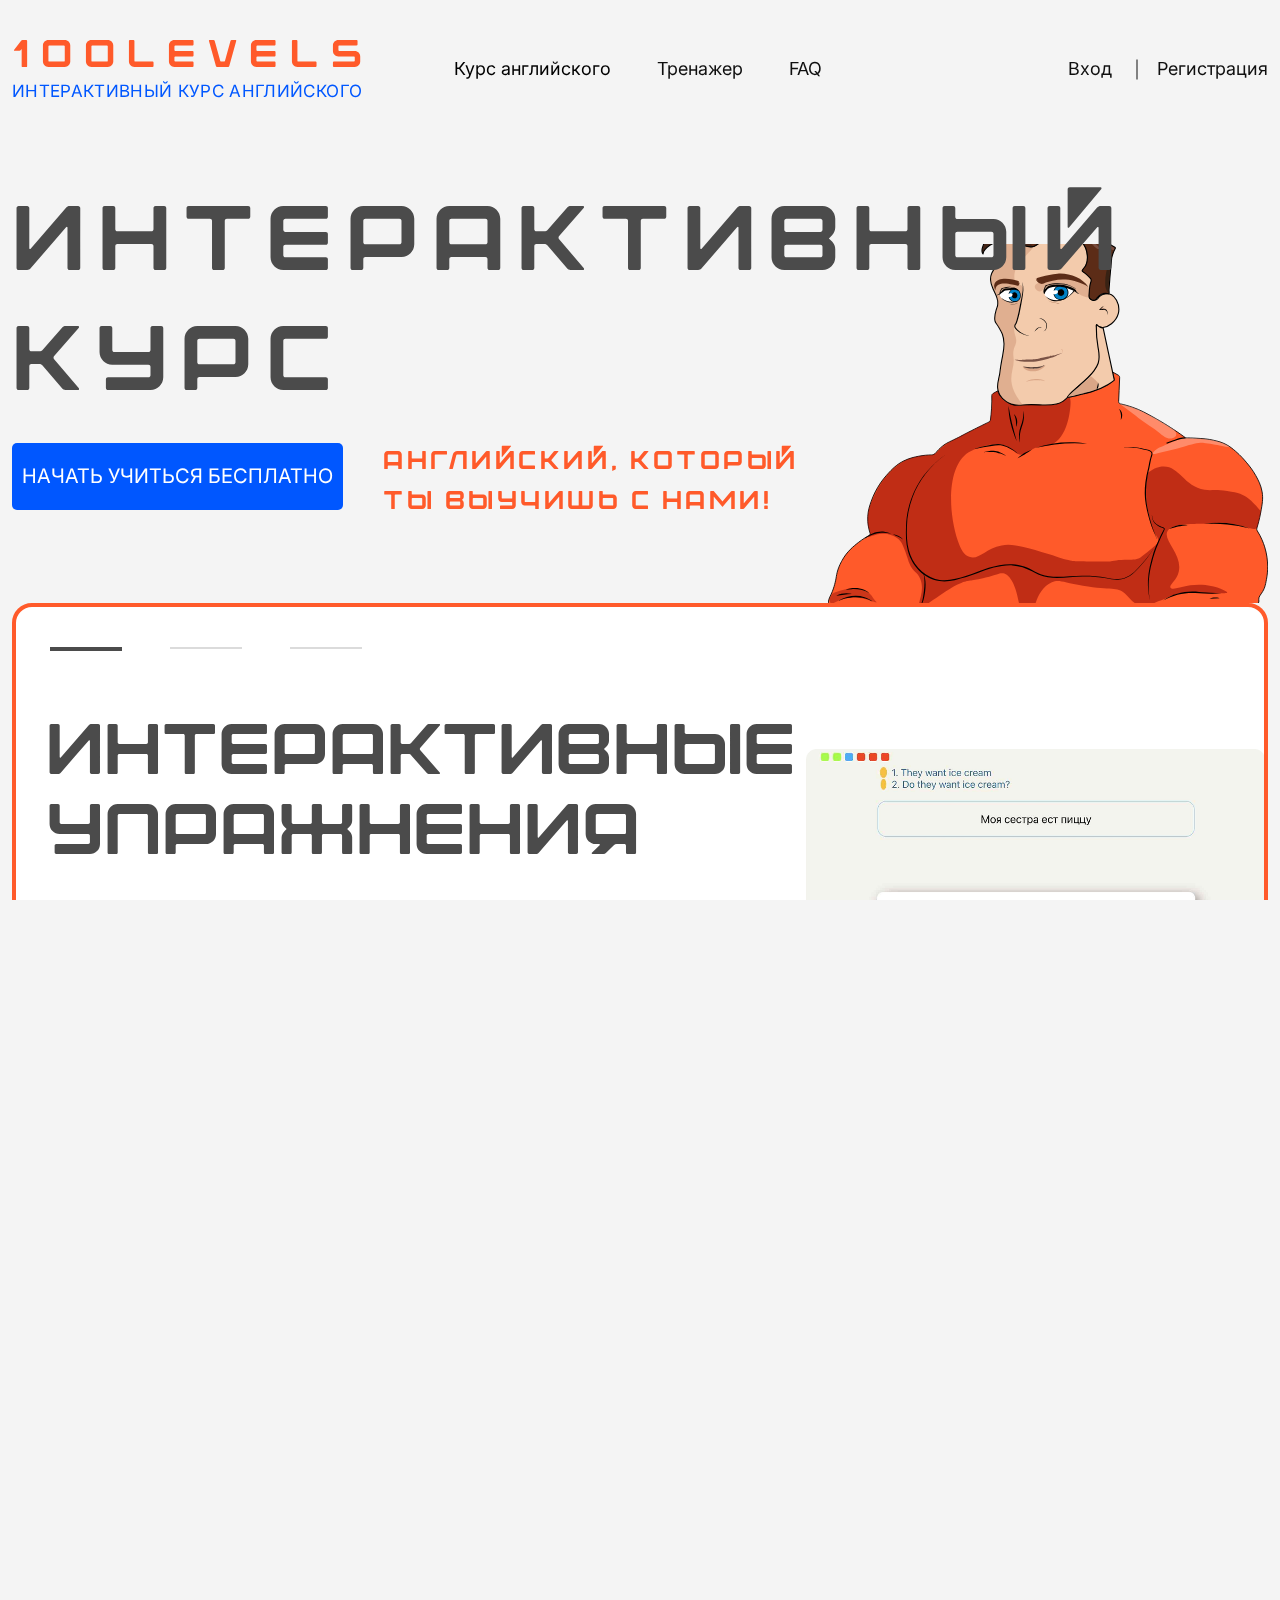
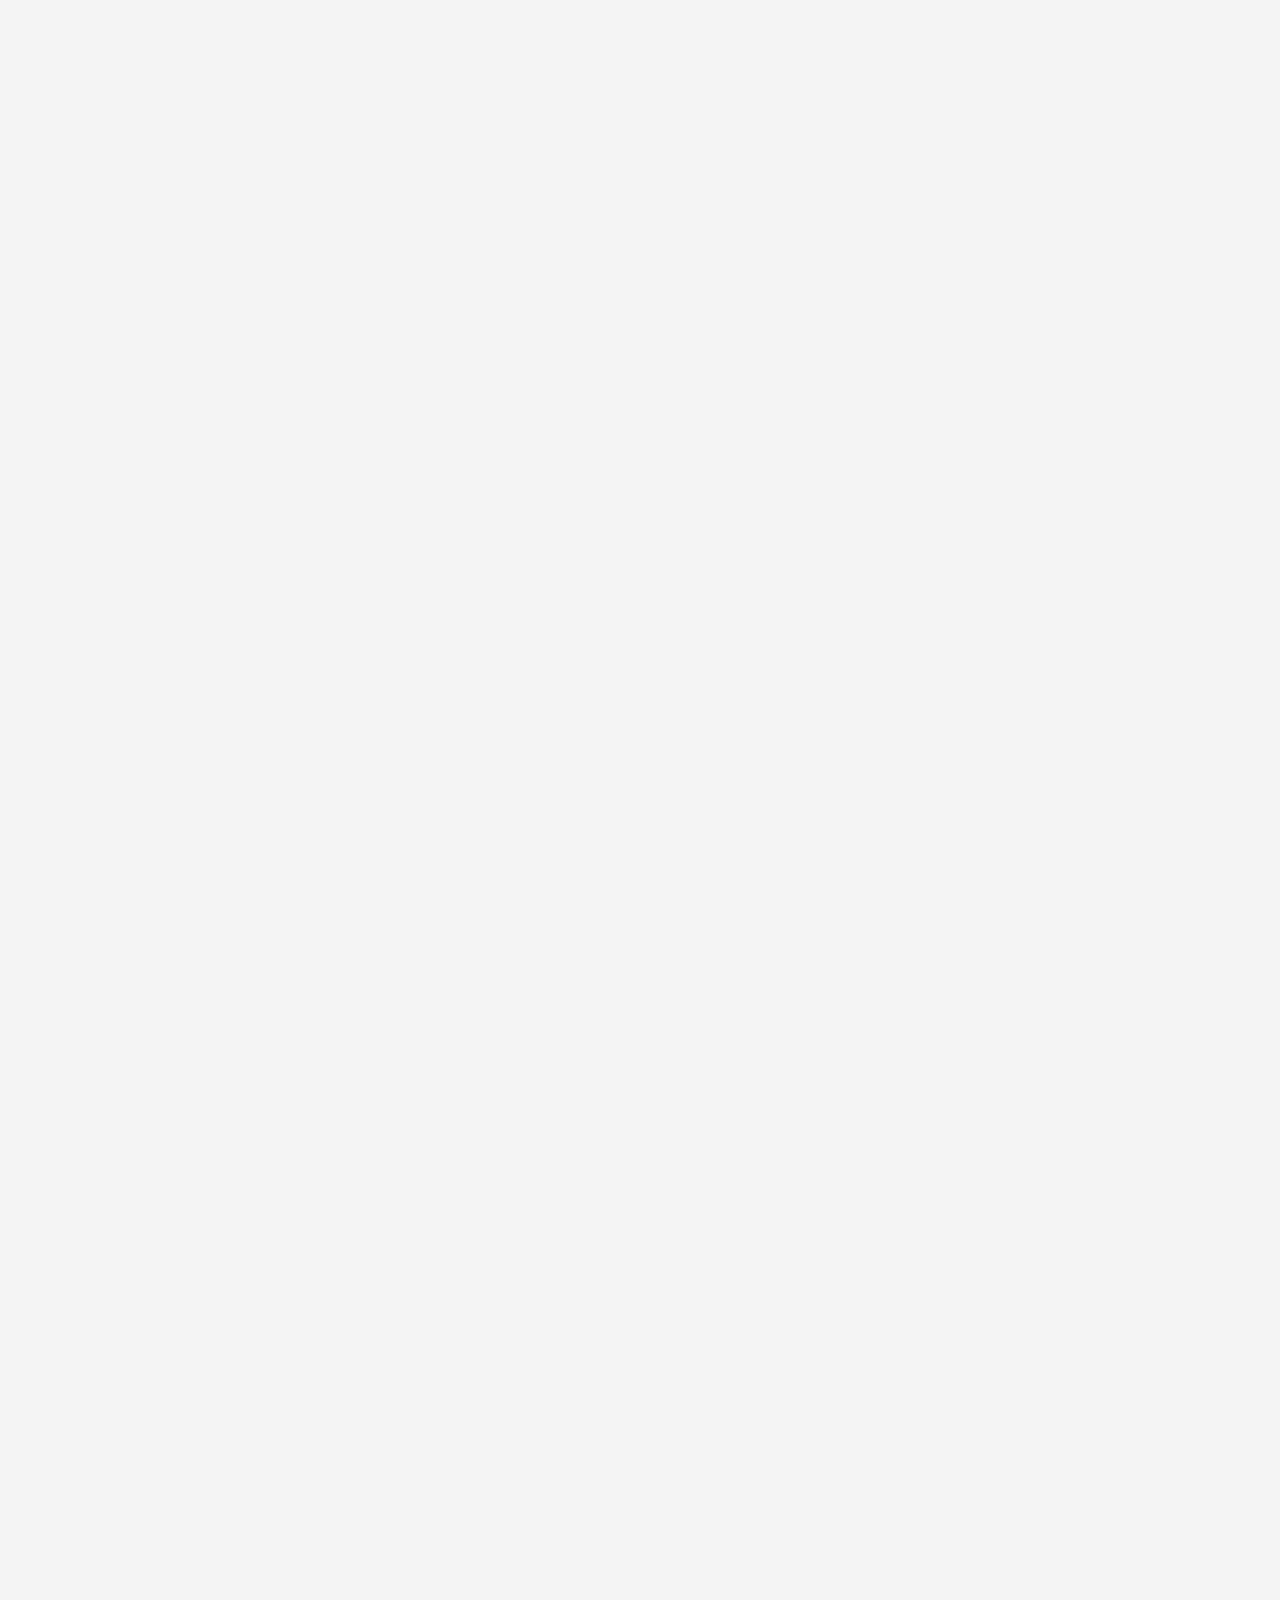
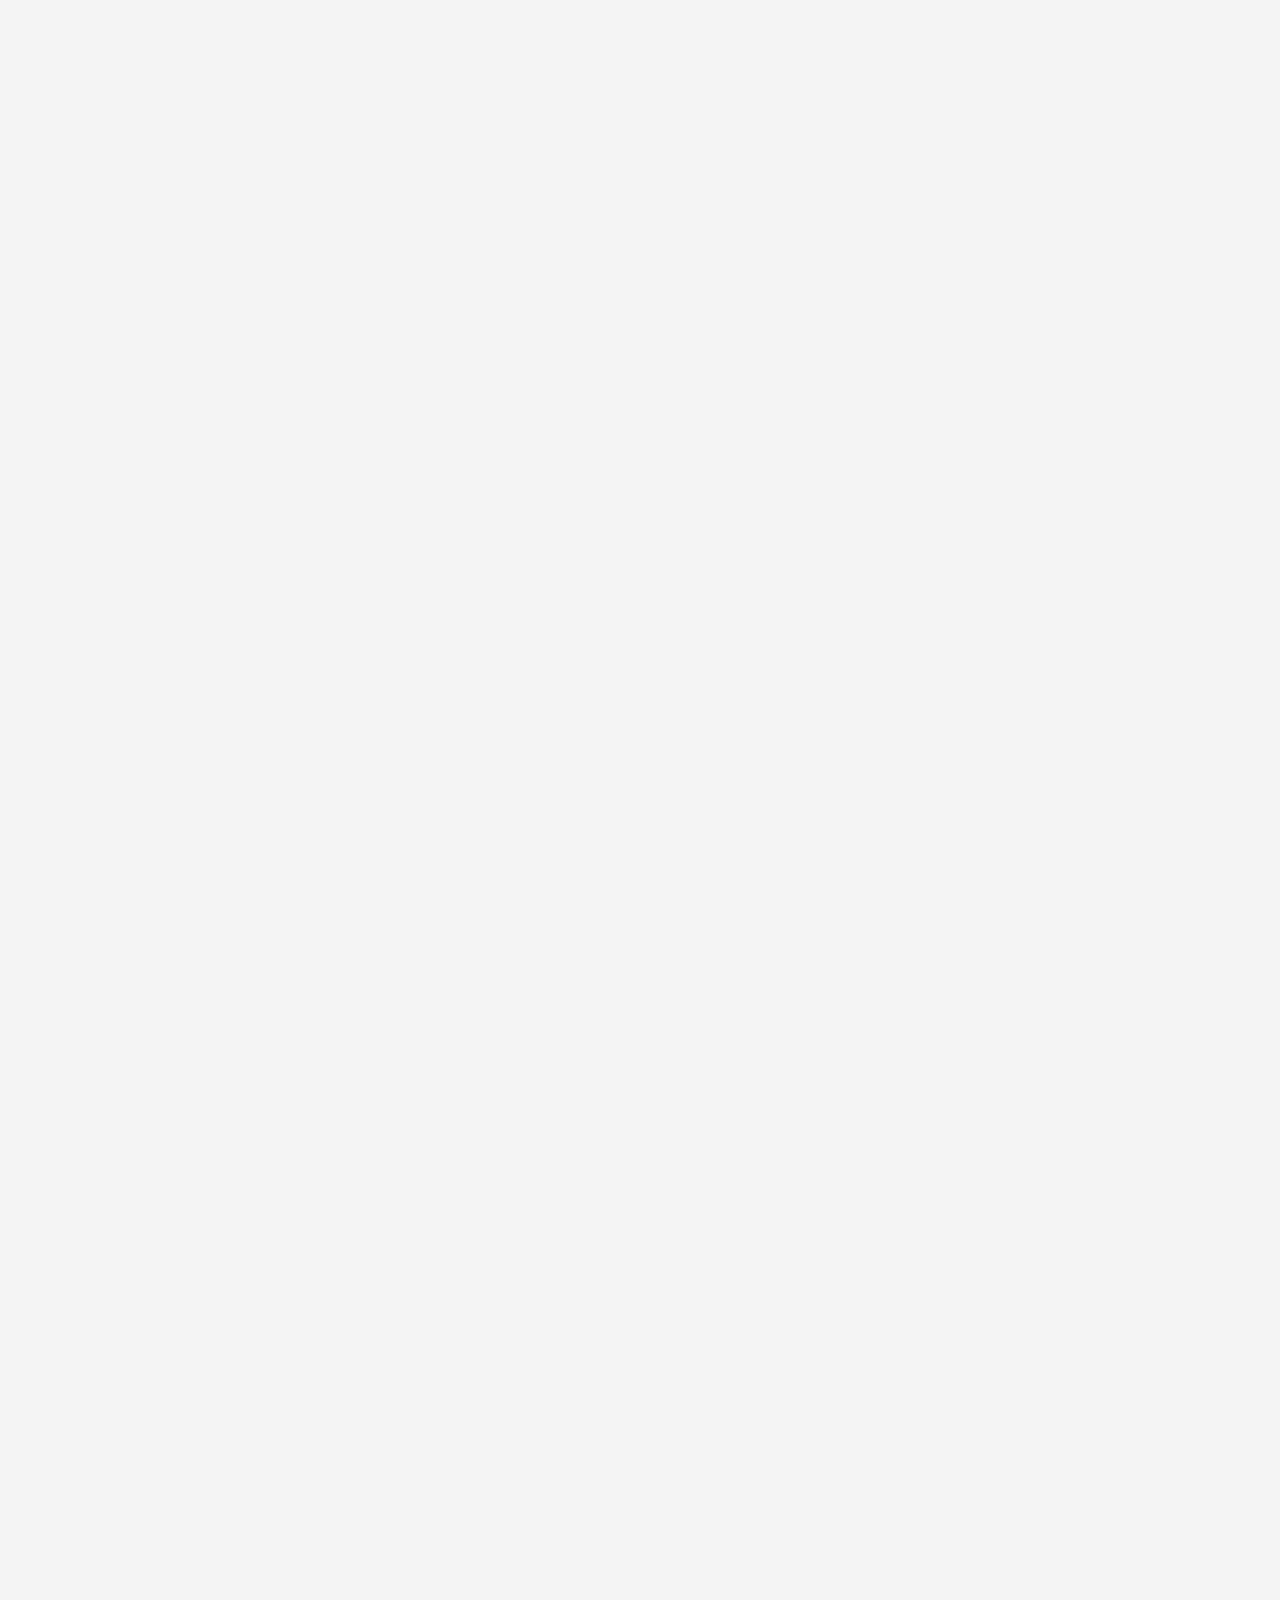
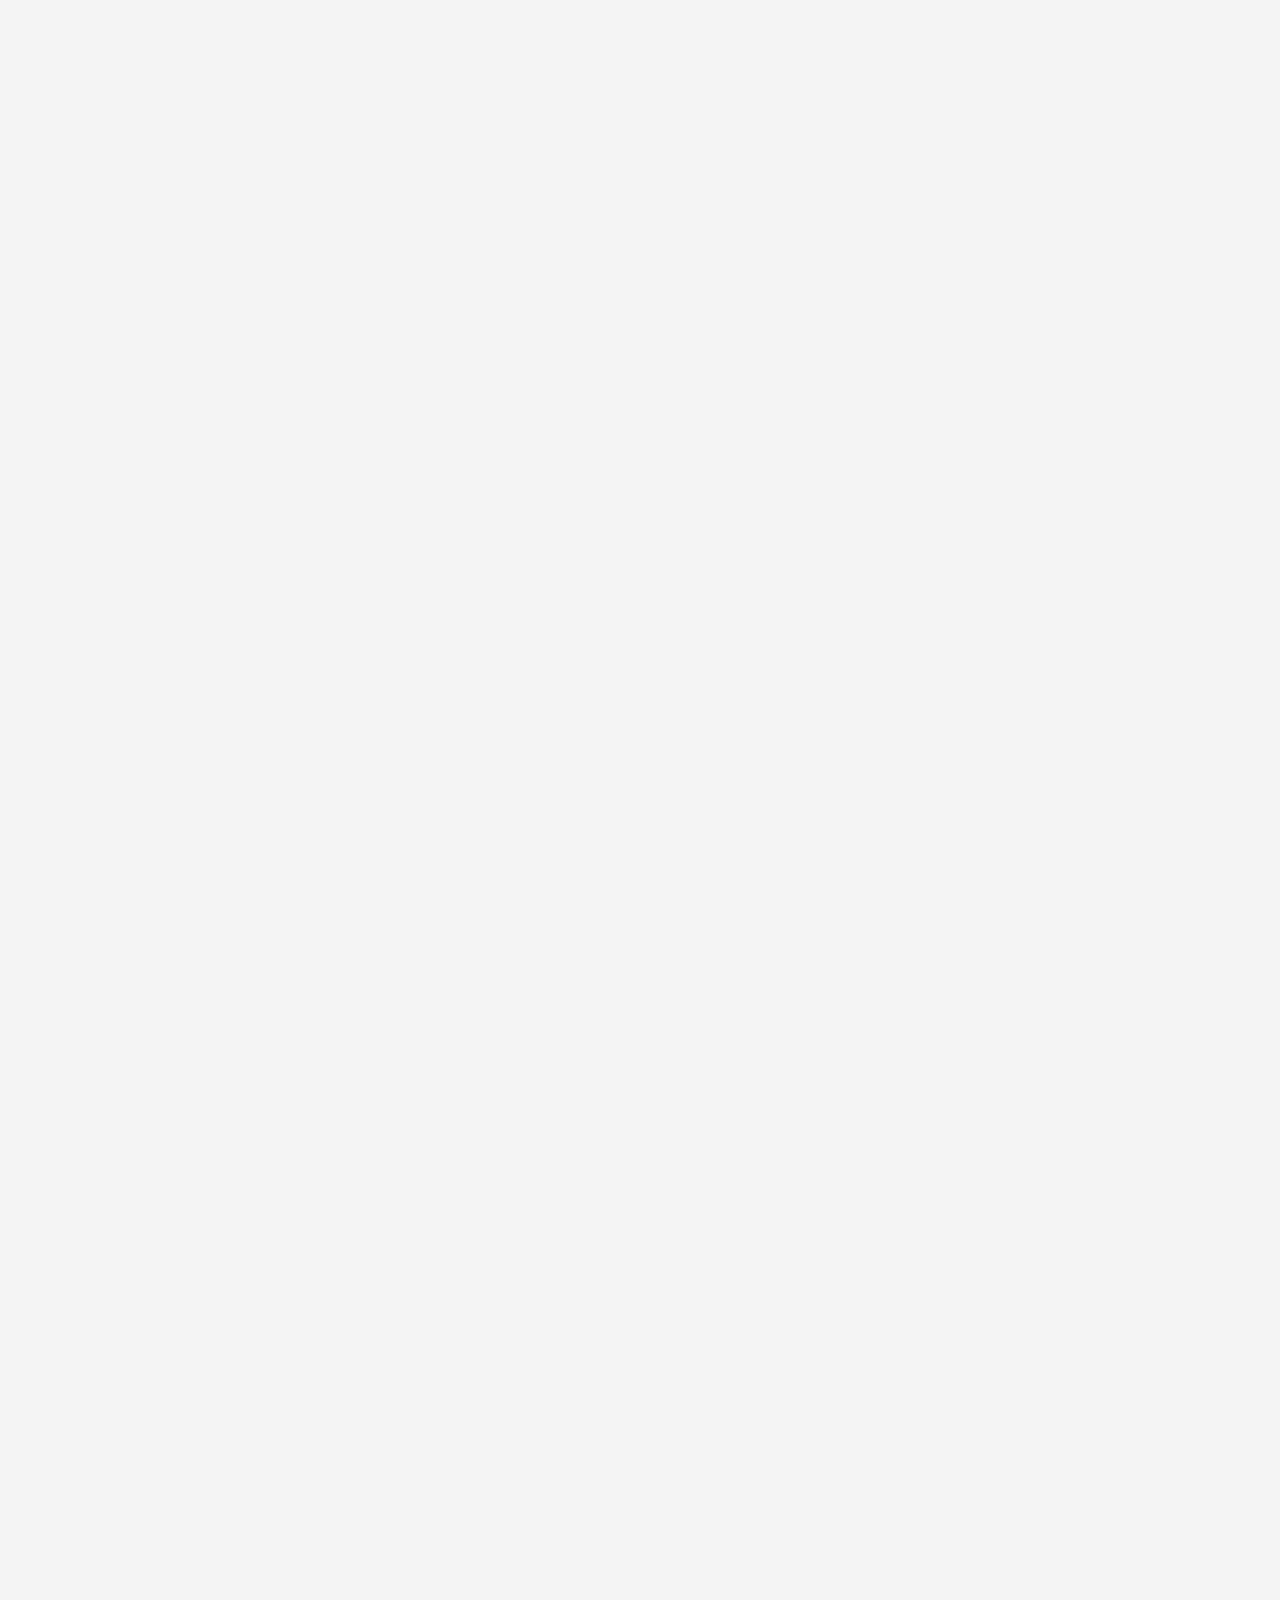
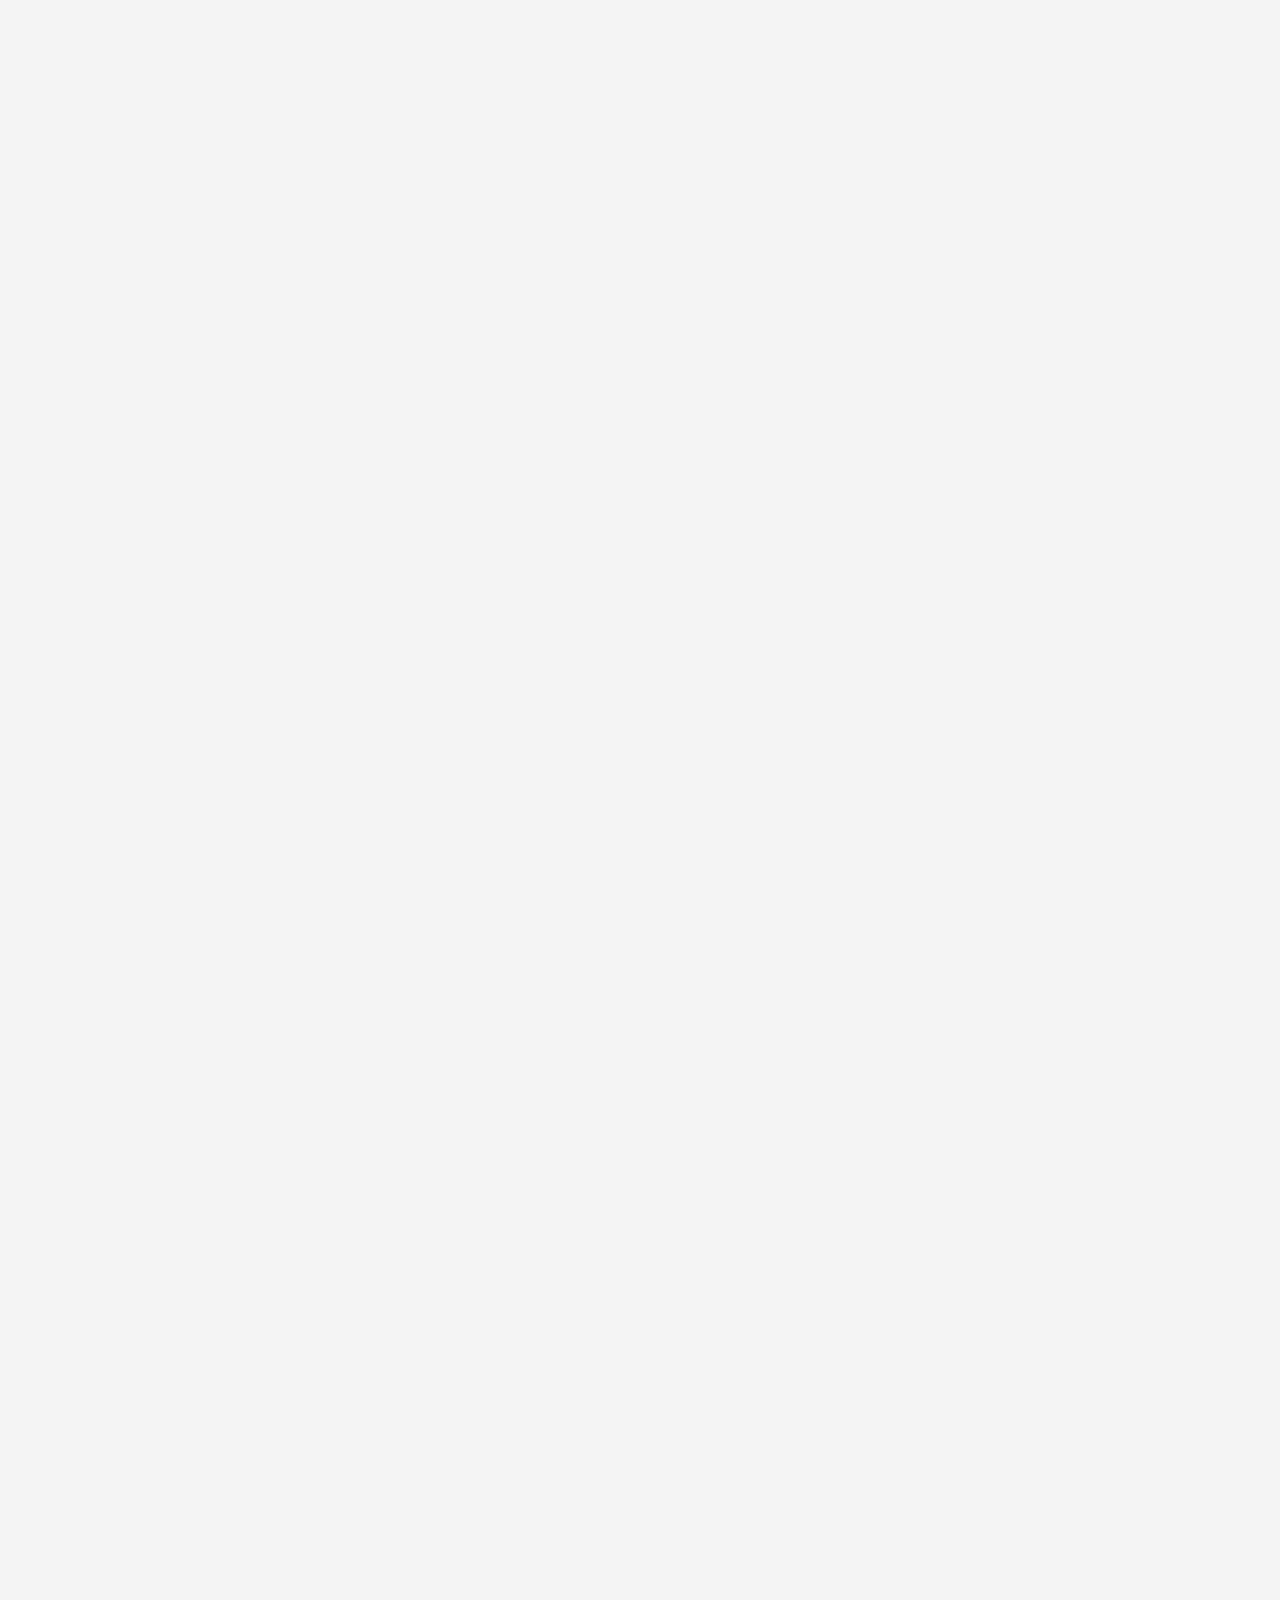
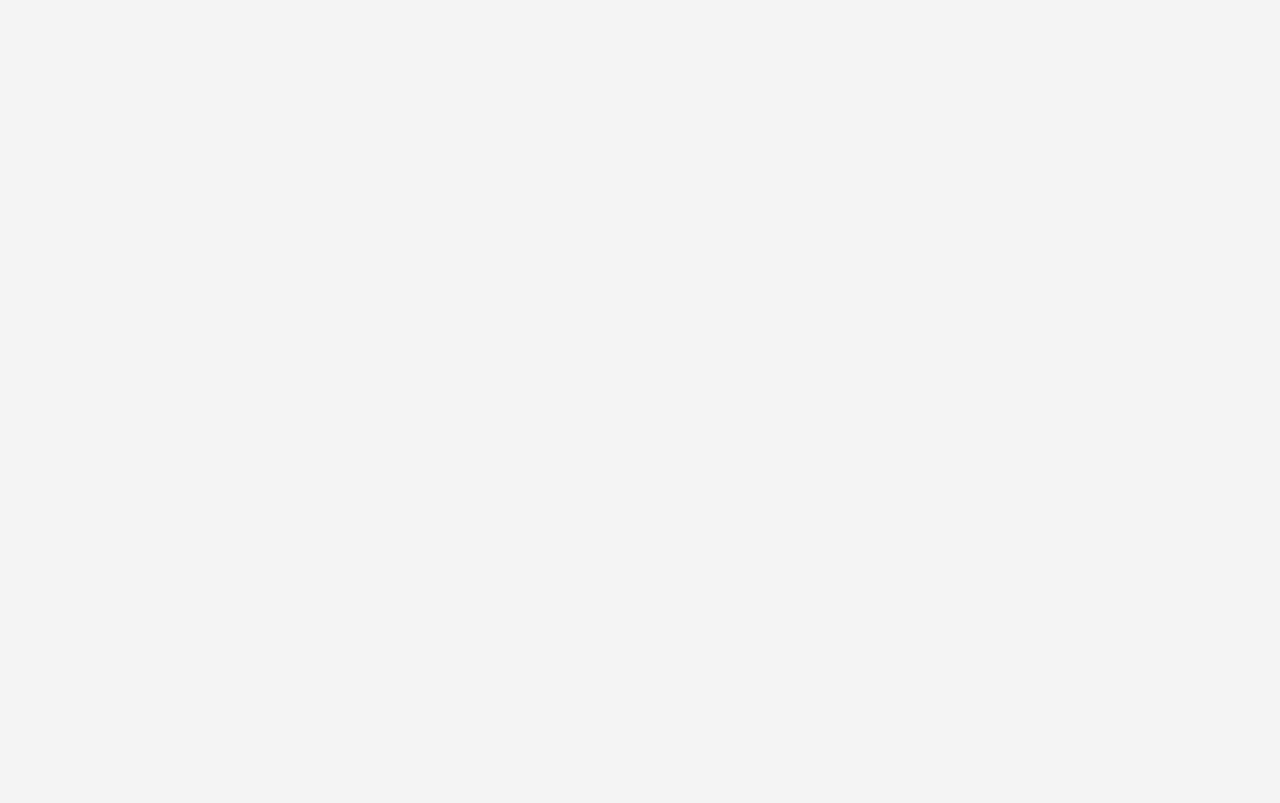
==== index.html @ b4e13f24 "first commit" ====
<!DOCTYPE html>
<html lang="en">
  <head>
    <meta charset="UTF-8" />
    <meta name="viewport" content="width=device-width, initial-scale=1.0" />
    <title>100 Levels</title>
    <link rel="preconnect" href="https://fonts.googleapis.com" />
    <link rel="preconnect" href="https://fonts.gstatic.com" crossorigin />
    <link
      href="https://fonts.googleapis.com/css2?family=Inter:ital,opsz,wght@0,14..32,100..900;1,14..32,100..900&display=swap"
      rel="stylesheet"
    />
    <link
      rel="stylesheet"
      href="https://unpkg.com/swiper/swiper-bundle.min.css"
    />
    <link
      href="https://cdn.jsdelivr.net/npm/bootstrap@5.3.3/dist/css/bootstrap.min.css"
      rel="stylesheet"
      integrity="sha384-QWTKZyjpPEjISv5WaRU9OFeRpok6YctnYmDr5pNlyT2bRjXh0JMhjY6hW+ALEwIH"
      crossorigin="anonymous"
    />
    <link rel="stylesheet" href="css/reset.css" />
    <link rel="stylesheet" href="css/fonts.css" />
    <link rel="stylesheet" href="css/style.css" />
  </head>
  <body>
    <div class="wrap">
      <header class="header">
        <div class="container-fluid">
          <div class="header-wrap">
            <div class="header-left">
              <a href="/" class="header-logo">
                <span>100LEVELs</span>
                <p>Интерактивный курс английского</p>
              </a>
              <nav class="navbar nav-head navbar-expand-lg">
                <div class="container-fluid">
                  <button
                    class="navbar-toggler"
                    type="button"
                    data-bs-toggle="collapse"
                    data-bs-target="#navbarNavDropdown"
                    aria-controls="navbarNavDropdown"
                    aria-expanded="false"
                    aria-label="Toggle navigation"
                  >
                    <span class="navbar-toggler-icon">
                      <img src="images/1.svg" alt="" />
                    </span>
                  </button>
                  <div class="collapse navbar-collapse" id="navbarNavDropdown">
                    <ul class="navbar-nav">
                      <li class="nav-item">
                        <a class="nav-link active" aria-current="page" href="#"
                          >Курс английского</a
                        >
                      </li>
                      <li class="nav-item">
                        <a class="nav-link" href="#">Тренажер</a>
                      </li>
                      <li class="nav-item">
                        <a class="nav-link" href="#">FAQ</a>
                      </li>
                    </ul>
                  </div>
                </div>
              </nav>
            </div>
            <div class="header-right">
              <a href="#" class="header-vhod">Вход</a>
              <a href="#" class="header-registration">Регистрация</a>
            </div>
          </div>
        </div>
      </header>
      <main class="main">
        <section class="hero section">
          <div class="container-fluid">
            <div class="hero-wrap">
              <h1 class="hero-title">
                интерактивный курс
                <span class="mobile-herot-title"
                  >Английский, который ты выучишь с нами!</span
                >
              </h1>
              <div class="hero-row">
                <a class="btns hero-link" href="">Начать учиться бесплатно</a>
                <span>Английский, который ты выучишь с нами!</span>
              </div>
            </div>
            <div class="hero-slider">
              <!-- Slider main container -->
              <div class="swiper-container hero-swiper swiper">
                <!-- Additional required wrapper -->
                <div class="hero-pagination"></div>
                <div class="swiper-wrapper">
                  <!-- Slides -->
                  <div class="swiper-slide">
                    <div class="hero-slide">
                      <div class="hero-slide-info">
                        <div class="hero-slide-title">
                          Интерактивные упражнения
                        </div>
                        <p class="hero-slide-text">
                          На каждом уровне есть разнообразные упражнения,
                          которые помогут тебе закрепить свои знания.
                        </p>
                        <div class="hero-btns">
                          <div class="hero-swiper-btn hero-swiper-btn-prev">
                            <svg
                              width="38"
                              height="16"
                              viewBox="0 0 38 16"
                              fill="none"
                              xmlns="http://www.w3.org/2000/svg"
                            >
                              <path
                                d="M0.792893 7.29289C0.40237 7.68341 0.40237 8.31658 0.792892 8.7071L7.15685 15.0711C7.54738 15.4616 8.18054 15.4616 8.57107 15.0711C8.96159 14.6805 8.96159 14.0474 8.57107 13.6569L2.91422 8L8.57107 2.34314C8.96159 1.95262 8.96159 1.31945 8.57107 0.92893C8.18054 0.538405 7.54738 0.538405 7.15686 0.92893L0.792893 7.29289ZM37.5 7L1.5 7L1.5 9L37.5 9L37.5 7Z"
                                fill="white"
                              />
                            </svg>
                          </div>
                          <div class="hero-swiper-btn hero-swiper-btn-next">
                            <svg
                              width="38"
                              height="16"
                              viewBox="0 0 38 16"
                              fill="none"
                              xmlns="http://www.w3.org/2000/svg"
                            >
                              <path
                                d="M37.2071 8.70711C37.5976 8.31658 37.5976 7.68342 37.2071 7.29289L30.8431 0.928932C30.4526 0.538408 29.8195 0.538408 29.4289 0.928932C29.0384 1.31946 29.0384 1.95262 29.4289 2.34315L35.0858 8L29.4289 13.6569C29.0384 14.0474 29.0384 14.6805 29.4289 15.0711C29.8195 15.4616 30.4526 15.4616 30.8431 15.0711L37.2071 8.70711ZM0.5 9H36.5V7H0.5V9Z"
                                fill="white"
                              />
                            </svg>
                          </div>
                        </div>
                      </div>
                      <div class="hero-slide-img">
                        <img src="images/exercise-2.png" alt="" />
                      </div>
                    </div>
                  </div>
                  <div class="swiper-slide">
                    <div class="hero-slide">
                      <div class="hero-slide-info">
                        <div class="hero-slide-title">
                          Интерактивные упражнения
                        </div>
                        <p class="hero-slide-text">
                          На каждом уровне есть разнообразные упражнения,
                          которые помогут тебе закрепить свои знания.
                        </p>
                        <div class="hero-btns">
                          <div class="hero-swiper-btn hero-swiper-btn-prev">
                            <svg
                              width="38"
                              height="16"
                              viewBox="0 0 38 16"
                              fill="none"
                              xmlns="http://www.w3.org/2000/svg"
                            >
                              <path
                                d="M0.792893 7.29289C0.40237 7.68341 0.40237 8.31658 0.792892 8.7071L7.15685 15.0711C7.54738 15.4616 8.18054 15.4616 8.57107 15.0711C8.96159 14.6805 8.96159 14.0474 8.57107 13.6569L2.91422 8L8.57107 2.34314C8.96159 1.95262 8.96159 1.31945 8.57107 0.92893C8.18054 0.538405 7.54738 0.538405 7.15686 0.92893L0.792893 7.29289ZM37.5 7L1.5 7L1.5 9L37.5 9L37.5 7Z"
                                fill="white"
                              />
                            </svg>
                          </div>
                          <div class="hero-swiper-btn hero-swiper-btn-next">
                            <svg
                              width="38"
                              height="16"
                              viewBox="0 0 38 16"
                              fill="none"
                              xmlns="http://www.w3.org/2000/svg"
                            >
                              <path
                                d="M37.2071 8.70711C37.5976 8.31658 37.5976 7.68342 37.2071 7.29289L30.8431 0.928932C30.4526 0.538408 29.8195 0.538408 29.4289 0.928932C29.0384 1.31946 29.0384 1.95262 29.4289 2.34315L35.0858 8L29.4289 13.6569C29.0384 14.0474 29.0384 14.6805 29.4289 15.0711C29.8195 15.4616 30.4526 15.4616 30.8431 15.0711L37.2071 8.70711ZM0.5 9H36.5V7H0.5V9Z"
                                fill="white"
                              />
                            </svg>
                          </div>
                        </div>
                      </div>
                      <div class="hero-slide-img">
                        <img src="images/exercise-2.png" alt="" />
                      </div>
                    </div>
                  </div>
                  <div class="swiper-slide">
                    <div class="hero-slide">
                      <div class="hero-slide-info">
                        <div class="hero-slide-title">
                          Интерактивные упражнения
                        </div>
                        <p class="hero-slide-text">
                          На каждом уровне есть разнообразные упражнения,
                          которые помогут тебе закрепить свои знания.
                        </p>
                        <div class="hero-btns">
                          <div class="hero-swiper-btn hero-swiper-btn-prev">
                            <svg
                              width="38"
                              height="16"
                              viewBox="0 0 38 16"
                              fill="none"
                              xmlns="http://www.w3.org/2000/svg"
                            >
                              <path
                                d="M0.792893 7.29289C0.40237 7.68341 0.40237 8.31658 0.792892 8.7071L7.15685 15.0711C7.54738 15.4616 8.18054 15.4616 8.57107 15.0711C8.96159 14.6805 8.96159 14.0474 8.57107 13.6569L2.91422 8L8.57107 2.34314C8.96159 1.95262 8.96159 1.31945 8.57107 0.92893C8.18054 0.538405 7.54738 0.538405 7.15686 0.92893L0.792893 7.29289ZM37.5 7L1.5 7L1.5 9L37.5 9L37.5 7Z"
                                fill="white"
                              />
                            </svg>
                          </div>
                          <div class="hero-swiper-btn hero-swiper-btn-next">
                            <svg
                              width="38"
                              height="16"
                              viewBox="0 0 38 16"
                              fill="none"
                              xmlns="http://www.w3.org/2000/svg"
                            >
                              <path
                                d="M37.2071 8.70711C37.5976 8.31658 37.5976 7.68342 37.2071 7.29289L30.8431 0.928932C30.4526 0.538408 29.8195 0.538408 29.4289 0.928932C29.0384 1.31946 29.0384 1.95262 29.4289 2.34315L35.0858 8L29.4289 13.6569C29.0384 14.0474 29.0384 14.6805 29.4289 15.0711C29.8195 15.4616 30.4526 15.4616 30.8431 15.0711L37.2071 8.70711ZM0.5 9H36.5V7H0.5V9Z"
                                fill="white"
                              />
                            </svg>
                          </div>
                        </div>
                      </div>
                      <div class="hero-slide-img">
                        <img src="images/exercise-2.png" alt="" />
                      </div>
                    </div>
                  </div>
                </div>
              </div>
            </div>
          </div>
        </section>
        <section class="banner section">
          <div class="container-fluid">
            <div class="banner-row">
              <span>100 уровней английского</span>
              <a class="btns banner-btn" href="#">Попробовать бесплатно</a>
            </div>
          </div>
        </section>
        <section class="section banner-2">
          <div class="container-fluid">
            <div class="banner-2-wrap">
              <div class="banner-2-info">
                <div class="banner-2-title">Поуровневое изучение языка</div>
                <div class="banner-2-text">
                  Задания в упражнениях состоят только из тех слов, которые ты
                  уже выучил ранее, не нужно постоянно обращаться к словарю.
                </div>
              </div>
              <div class="banner-2-img">
                <img src="images/img-svg.svg" alt="" />
              </div>
            </div>
          </div>
        </section>
        <section class="section blocks">
          <div class="container-fluid">
            <div class="blocks-wrap">
              <div class="blocks-item">
                <div class="blocks-info">
                  <div class="blocks-item-title">
                    Огромная база знаний с упражнениями
                  </div>
                  <div class="blocks-item-text">
                    Более 50 000 английских слов для изучения с упражнениями с
                    разпознаванием речи.
                  </div>
                </div>
                <a class="btn-item" href="#">
                  <svg
                    width="82"
                    height="16"
                    viewBox="0 0 82 16"
                    fill="none"
                    xmlns="http://www.w3.org/2000/svg"
                  >
                    <path
                      d="M81.7071 8.70711C82.0976 8.31658 82.0976 7.68342 81.7071 7.29289L75.3431 0.928932C74.9526 0.538408 74.3195 0.538408 73.9289 0.928932C73.5384 1.31946 73.5384 1.95262 73.9289 2.34315L79.5858 8L73.9289 13.6569C73.5384 14.0474 73.5384 14.6805 73.9289 15.0711C74.3195 15.4616 74.9526 15.4616 75.3431 15.0711L81.7071 8.70711ZM0 9H81V7H0V9Z"
                      fill="white"
                    />
                  </svg>
                </a>
                <div class="blocks-item-img blocks-item-img-1">
                  <img src="images/block/1.png" alt="" />
                </div>
              </div>
              <div class="blocks-item">
                <div class="blocks-info">
                  <div class="blocks-item-title">Распознавание речи</div>
                  <div class="blocks-item-text">
                    Наша система распознавания речи позволит тебе проходить
                    упражнения устно или письменно, обеспечивая всестороннюю
                    практику.
                  </div>
                </div>
                <a class="btn-item" href="#">
                  <svg
                    width="82"
                    height="16"
                    viewBox="0 0 82 16"
                    fill="none"
                    xmlns="http://www.w3.org/2000/svg"
                  >
                    <path
                      d="M81.7071 8.70711C82.0976 8.31658 82.0976 7.68342 81.7071 7.29289L75.3431 0.928932C74.9526 0.538408 74.3195 0.538408 73.9289 0.928932C73.5384 1.31946 73.5384 1.95262 73.9289 2.34315L79.5858 8L73.9289 13.6569C73.5384 14.0474 73.5384 14.6805 73.9289 15.0711C74.3195 15.4616 74.9526 15.4616 75.3431 15.0711L81.7071 8.70711ZM0 9H81V7H0V9Z"
                      fill="white"
                    />
                  </svg>
                </a>
                <div class="blocks-item-img blocks-item-img-2">
                  <img src="images/block/2-2.png" alt="" />
                </div>
              </div>
              <div class="blocks-item">
                <div class="blocks-info">
                  <div class="blocks-item-title">
                    Инновационный способ выучить язык
                  </div>
                  <div class="blocks-item-text">
                    Освойте язык легко и увлекательно с помощью инновационного
                    метода, который сочетает игровые техники, интерактивные
                    задания и погружение в живую речь.
                  </div>
                </div>
                <a class="btn-item" href="#">
                  <svg
                    width="82"
                    height="16"
                    viewBox="0 0 82 16"
                    fill="none"
                    xmlns="http://www.w3.org/2000/svg"
                  >
                    <path
                      d="M81.7071 8.70711C82.0976 8.31658 82.0976 7.68342 81.7071 7.29289L75.3431 0.928932C74.9526 0.538408 74.3195 0.538408 73.9289 0.928932C73.5384 1.31946 73.5384 1.95262 73.9289 2.34315L79.5858 8L73.9289 13.6569C73.5384 14.0474 73.5384 14.6805 73.9289 15.0711C74.3195 15.4616 74.9526 15.4616 75.3431 15.0711L81.7071 8.70711ZM0 9H81V7H0V9Z"
                      fill="white"
                    />
                  </svg>
                </a>
                <div class="blocks-item-img blocks-item-img-3">
                  <img src="images/block/3.png" alt="" />
                </div>
              </div>
              <div class="blocks-item">
                <div class="blocks-info">
                  <div class="blocks-item-title">
                    Освойте английский за 100 уровней
                  </div>
                  <div class="blocks-item-text">
                    Учить английский становится проще с каждым пройденным
                    уровнем
                  </div>
                </div>
                <a class="btn-item" href="#">
                  <svg
                    width="82"
                    height="16"
                    viewBox="0 0 82 16"
                    fill="none"
                    xmlns="http://www.w3.org/2000/svg"
                  >
                    <path
                      d="M81.7071 8.70711C82.0976 8.31658 82.0976 7.68342 81.7071 7.29289L75.3431 0.928932C74.9526 0.538408 74.3195 0.538408 73.9289 0.928932C73.5384 1.31946 73.5384 1.95262 73.9289 2.34315L79.5858 8L73.9289 13.6569C73.5384 14.0474 73.5384 14.6805 73.9289 15.0711C74.3195 15.4616 74.9526 15.4616 75.3431 15.0711L81.7071 8.70711ZM0 9H81V7H0V9Z"
                      fill="white"
                    />
                  </svg>
                </a>
                <div class="blocks-item-img blocks-item-img-4">
                  <img src="images/block/4.png" alt="" />
                </div>
              </div>
              <div class="blocks-item">
                <div class="blocks-info">
                  <div class="blocks-item-title">
                    Изучение английского без привязки к месту и времени
                  </div>
                  <div class="blocks-item-text">
                    Изучайте английский в удобное время и в любом месте.
                    Осваивайте новые слова и грамматику без привязки к
                    расписанию и местоположению.
                  </div>
                </div>
                <a class="btn-item" href="#">
                  <svg
                    width="82"
                    height="16"
                    viewBox="0 0 82 16"
                    fill="none"
                    xmlns="http://www.w3.org/2000/svg"
                  >
                    <path
                      d="M81.7071 8.70711C82.0976 8.31658 82.0976 7.68342 81.7071 7.29289L75.3431 0.928932C74.9526 0.538408 74.3195 0.538408 73.9289 0.928932C73.5384 1.31946 73.5384 1.95262 73.9289 2.34315L79.5858 8L73.9289 13.6569C73.5384 14.0474 73.5384 14.6805 73.9289 15.0711C74.3195 15.4616 74.9526 15.4616 75.3431 15.0711L81.7071 8.70711ZM0 9H81V7H0V9Z"
                      fill="white"
                    />
                  </svg>
                </a>
                <div class="blocks-item-img">
                  <img src="images/block/5.png" alt="" />
                </div>
              </div>
            </div>
          </div>
          <div class="blocks-wrap-mobile">
            <!-- Slider main container -->
            <div class="swiper-container swiper blocks-wrap-mobile-swiper">
              <!-- Additional required wrapper -->
              <div class="swiper-wrapper">
                <!-- Slides -->
                <div class="swiper-slide">
                  <div class="blocks-item">
                    <div class="blocks-info">
                      <div class="blocks-item-title">
                        Инновационный способ выучить язык
                      </div>
                      <div class="blocks-item-text">
                        Освойте язык легко и увлекательно с помощью
                        инновационного метода, который сочетает игровые техники,
                        интерактивные задания и погружение в живую речь.
                      </div>
                    </div>
                    <a class="btn-item" href="#">
                      <svg
                        width="82"
                        height="16"
                        viewBox="0 0 82 16"
                        fill="none"
                        xmlns="http://www.w3.org/2000/svg"
                      >
                        <path
                          d="M81.7071 8.70711C82.0976 8.31658 82.0976 7.68342 81.7071 7.29289L75.3431 0.928932C74.9526 0.538408 74.3195 0.538408 73.9289 0.928932C73.5384 1.31946 73.5384 1.95262 73.9289 2.34315L79.5858 8L73.9289 13.6569C73.5384 14.0474 73.5384 14.6805 73.9289 15.0711C74.3195 15.4616 74.9526 15.4616 75.3431 15.0711L81.7071 8.70711ZM0 9H81V7H0V9Z"
                          fill="white"
                        />
                      </svg>
                    </a>
                    <div class="blocks-item-img blocks-item-img-3">
                      <img src="images/block/3.png" alt="" />
                    </div>
                  </div>
                </div>
                <div class="swiper-slide">
                  <div class="blocks-item">
                    <div class="blocks-info">
                      <div class="blocks-item-title">
                        Освойте английский за 100 уровней
                      </div>
                      <div class="blocks-item-text">
                        Учить английский становится проще с каждым пройденным
                        уровнем
                      </div>
                    </div>
                    <a class="btn-item" href="#">
                      <svg
                        width="82"
                        height="16"
                        viewBox="0 0 82 16"
                        fill="none"
                        xmlns="http://www.w3.org/2000/svg"
                      >
                        <path
                          d="M81.7071 8.70711C82.0976 8.31658 82.0976 7.68342 81.7071 7.29289L75.3431 0.928932C74.9526 0.538408 74.3195 0.538408 73.9289 0.928932C73.5384 1.31946 73.5384 1.95262 73.9289 2.34315L79.5858 8L73.9289 13.6569C73.5384 14.0474 73.5384 14.6805 73.9289 15.0711C74.3195 15.4616 74.9526 15.4616 75.3431 15.0711L81.7071 8.70711ZM0 9H81V7H0V9Z"
                          fill="white"
                        />
                      </svg>
                    </a>
                    <div class="blocks-item-img blocks-item-img-4">
                      <img src="images/block/4.png" alt="" />
                    </div>
                  </div>
                </div>
                <div class="swiper-slide">
                  <div class="blocks-item">
                    <div class="blocks-info">
                      <div class="blocks-item-title">
                        Изучение английского без привязки к месту и времени
                      </div>
                      <div class="blocks-item-text">
                        Изучайте английский в удобное время и в любом месте.
                        Осваивайте новые слова и грамматику без привязки к
                        расписанию и местоположению.
                      </div>
                    </div>
                    <a class="btn-item" href="#">
                      <svg
                        width="82"
                        height="16"
                        viewBox="0 0 82 16"
                        fill="none"
                        xmlns="http://www.w3.org/2000/svg"
                      >
                        <path
                          d="M81.7071 8.70711C82.0976 8.31658 82.0976 7.68342 81.7071 7.29289L75.3431 0.928932C74.9526 0.538408 74.3195 0.538408 73.9289 0.928932C73.5384 1.31946 73.5384 1.95262 73.9289 2.34315L79.5858 8L73.9289 13.6569C73.5384 14.0474 73.5384 14.6805 73.9289 15.0711C74.3195 15.4616 74.9526 15.4616 75.3431 15.0711L81.7071 8.70711ZM0 9H81V7H0V9Z"
                          fill="white"
                        />
                      </svg>
                    </a>
                    <div class="blocks-item-img">
                      <img src="images/block/5.png" alt="" />
                    </div>
                  </div>
                </div>
              </div>
            </div>
          </div>
        </section>
        <section class="section form">
          <div class="container-fluid">
            <div class="form-wrapper">
              <div class="form-wrap">
                <div class="form-info">
                  <p>
                    Регистрируйтесь, чтобы начать изучение английского языка
                  </p>
                  <div class="form-info-img">
                    <img src="images/rocket.svg" alt="" />
                  </div>
                  <span>Бесплатно</span>
                </div>
              </div>
              <form class="form-custom" action="">
                <input type="text" placeholder="Введите Ваше имя" />
                <input type="email" placeholder="Введите Вашу почту" />
                <a class="form-btn" href="#">Попробовать бесплатно</a>
                <label for="check">
                  <input type="checkbox" id="check" />
                  <span
                    >Отправляя запрос вы соглашаетесь с нашей
                    <a href="#">политикой конфиденциальности</a>
                  </span>
                </label>
              </form>
            </div>
          </div>
        </section>
        <section class="section section-format">
          <div class="container-fluid">
            <div class="format-wrap">
              <div class="format-left">
                <div class="format-left-item">
                  <span>100 уровней</span>
                  <p>Осваивай язык постепенно и вдумчиво.</p>
                </div>
                <div class="format-left-item">
                  <span>5-10 подуровней</span>
                  <p>Каждый уровень разбит на более мелкие части.</p>
                </div>
              </div>
              <div class="format-right">
                <div class="format-right-title">Удобный формат</div>
                <p>
                  Наш сайт разбит на 100 уровней, что позволит тебе легко
                  отслеживать свой прогресс и сосредоточиться на одном уровне за
                  раз
                </p>
              </div>
            </div>
          </div>
        </section>
        <section class="section price">
          <div class="container-fluid">
            <h2 class="price-title-main">Цены</h2>
            <div class="price-wrap">
              <div class="price-item">
                <div class="price-sale">
                  <span>-15%</span>
                </div>
                <div class="price-hover-block">Выгодно!</div>
                <div class="price-title">
                  <span>Тариф</span>
                  <div class="price-title-text">Ежемесячный</div>
                </div>
                <div class="price-info">
                  Оплата каждый месяц, открывает все уровни для изучения
                  английского языка
                </div>
                <div class="price-value">
                  <span>Стоимость</span>
                  <div class="price-value-row">
                    <div class="price-value-old">5 000 р.</div>
                    <div class="price-value-new">4 000 р.</div>
                  </div>
                </div>
                <a href="#" class="price-btn btns">Выбрать</a>
              </div>
              <div class="price-item">
                <div class="price-sale">
                  <span>Sale</span>
                </div>
                <div class="price-hover-block">Выгодно!</div>
                <div class="price-title">
                  <span>Тариф</span>
                  <div class="price-title-text">3 месяца</div>
                </div>
                <div class="price-info">
                  Оплата каждые 3 месяца, открывает все уровни для изучения
                  английского языка
                </div>
                <div class="price-value">
                  <span>Стоимость</span>
                  <div class="price-value-row">
                    <div class="price-value-old">13 000 р.</div>
                    <div class="price-value-new">12 000 р.</div>
                  </div>
                </div>
                <a href="#" class="price-btn btns">Выбрать</a>
              </div>
              <div class="price-item">
                <div class="price-sale">
                  <span>-15%</span>
                </div>
                <div class="price-hover-block">Выгодно!</div>
                <div class="price-title">
                  <span>Тариф</span>
                  <div class="price-title-text">6 месяцев</div>
                </div>
                <div class="price-info">
                  Оплата каждые полгода, открывает все уровни для изучения
                  английского языка
                </div>
                <div class="price-value">
                  <span>Стоимость</span>
                  <div class="price-value-row">
                    <div class="price-value-old">28 000 р.</div>
                    <div class="price-value-new">25 000 р.</div>
                  </div>
                </div>
                <a href="#" class="price-btn btns">Выбрать</a>
              </div>
              <div class="price-item">
                <div class="price-sale">
                  <span>-15%</span>
                </div>
                <div class="price-hover-block">Выгодно!</div>
                <div class="price-title">
                  <span>Тариф</span>
                  <div class="price-title-text">Годовой</div>
                </div>
                <div class="price-info">
                  Оплата каждый год, открывает все уровни для изучения
                  английского языка
                </div>
                <div class="price-value">
                  <span>Стоимость</span>
                  <div class="price-value-row">
                    <div class="price-value-old">55 000 р.</div>
                    <div class="price-value-new">50 000 р.</div>
                  </div>
                </div>
                <a href="#" class="price-btn btns">Выбрать</a>
              </div>
            </div>
          </div>
        </section>
        <section class="section reviews">
          <div class="container-fluid">
            <h2 class="reviews-title">Отзывы</h2>
            <div class="reviews-wrap">
              <div class="reviews-slider">
                <!-- Slider main container -->
                <div class="swiper-container swiper reviews-swiper">
                  <!-- Additional required wrapper -->
                  <div class="swiper-wrapper reviews-wrapper-swiper">
                    <!-- Slides -->
                    <div class="swiper-slide">
                      <div class="reviews-slide">
                        <div class="reviews-name">Алексей К</div>
                        <div class="reviews-text">
                          На каждом уровне есть разнообразные упражнения,
                          которые помогут тебе закрепить свои знания.
                        </div>
                      </div>
                    </div>
                    <div class="swiper-slide">
                      <div class="reviews-slide">
                        <div class="reviews-name">Алексей К</div>
                        <div class="reviews-text">
                          На каждом уровне есть разнообразные упражнения,
                          которые помогут тебе закрепить свои знания.
                        </div>
                      </div>
                    </div>
                    <div class="swiper-slide">
                      <div class="reviews-slide">
                        <div class="reviews-name">Алексей К</div>
                        <div class="reviews-text">
                          Мне на 100 уровней понравился максимально пошаговый
                          подход в подаче материала и изучении слов, нигде
                          такого не видел раньше, обычно английский сразу
                          преподают как будто ты его уже должен был учить не
                          один год, а тут действительно все плавно и поэтапно.
                          Еще нравится, что совершенствуется разговорный навык,
                          но при этом не надо общаться со всякими мутными
                          преподами и одногруппниками. Я предпочитаю заниматься
                          самостоятельно.
                        </div>
                      </div>
                    </div>
                    <div class="swiper-slide">
                      <div class="reviews-slide">
                        <div class="reviews-name">Алексей К</div>
                        <div class="reviews-text">
                          На каждом уровне есть разнообразные упражнения,
                          которые помогут тебе закрепить свои знания.
                        </div>
                      </div>
                    </div>
                    <div class="swiper-slide">
                      <div class="reviews-slide">
                        <div class="reviews-name">Алексей К</div>
                        <div class="reviews-text">
                          На каждом уровне есть разнообразные упражнения,
                          которые помогут тебе закрепить свои знания.
                        </div>
                      </div>
                    </div>
                    <div class="swiper-slide">
                      <div class="reviews-slide">
                        <div class="reviews-name">Алексей К</div>
                        <div class="reviews-text">
                          Мне на 100 уровней понравился максимально пошаговый
                          подход в подаче материала и изучении слов, нигде
                          такого не видел раньше, обычно английский сразу
                          преподают как будто ты его уже должен был учить не
                          один год, а тут действительно все плавно и поэтапно.
                          Еще нравится, что совершенствуется разговорный навык,
                          но при этом не надо общаться со всякими мутными
                          преподами и одногруппниками. Я предпочитаю заниматься
                          самостоятельно.
                        </div>
                      </div>
                    </div>
                  </div>
                </div>
                <div class="reviews-form">
                  <a href="#" class="reviews-form-row btns"
                    >Хотите оставить отзыв?</a
                  >
                  <div class="reviews-block">
                    Попробуйте наш сервис Бесплатно!
                  </div>
                </div>
              </div>
            </div>
          </div>
        </section>
        <section class="section question">
          <div class="container-fluid">
            <h2 class="question-title">Вопрос-ответ</h2>
            <div class="accordion acc-question" id="accordionExample">
              <div class="accordion-item">
                <h2 class="accordion-header">
                  <button
                    class="accordion-button collapsed"
                    type="button"
                    data-bs-toggle="collapse"
                    data-bs-target="#collapseOne"
                    aria-expanded="false"
                    aria-controls="collapseOne"
                  >
                    <div class="question-btn"></div>
                    <p>У меня нет компьютера, я смогу заниматься?</p>
                  </button>
                </h2>
                <div
                  id="collapseOne"
                  class="accordion-collapse collapse"
                  data-bs-parent="#accordionExample"
                >
                  <div class="accordion-body">
                    Наша система распознавания речи позволит тебе проходить
                    упражнения устно или письменно, обеспечивая всестороннюю
                    практику.
                  </div>
                </div>
              </div>
              <div class="accordion-item">
                <h2 class="accordion-header">
                  <button
                    class="accordion-button collapsed"
                    type="button"
                    data-bs-toggle="collapse"
                    data-bs-target="#collapseTwo"
                    aria-expanded="false"
                    aria-controls="collapseTwo"
                  >
                    <div class="question-btn"></div>
                    <p>Сколько стоит подписка, когда мне ее оплачивать?</p>
                  </button>
                </h2>
                <div
                  id="collapseTwo"
                  class="accordion-collapse collapse"
                  data-bs-parent="#accordionExample"
                >
                  <div class="accordion-body">
                    Наша система распознавания речи позволит тебе проходить
                    упражнения устно или письменно, обеспечивая всестороннюю
                    практику.
                  </div>
                </div>
              </div>
              <div class="accordion-item">
                <h2 class="accordion-header">
                  <button
                    class="accordion-button collapsed"
                    type="button"
                    data-bs-toggle="collapse"
                    data-bs-target="#collapseThree"
                    aria-expanded="false"
                    aria-controls="collapseThree"
                  >
                    <div class="question-btn"></div>
                    <p>Сколько стоит подписка, когда мне ее оплачивать?</p>
                  </button>
                </h2>
                <div
                  id="collapseThree"
                  class="accordion-collapse collapse"
                  data-bs-parent="#accordionExample"
                >
                  <div class="accordion-body">
                    Наша система распознавания речи позволит тебе проходить
                    упражнения устно или письменно, обеспечивая всестороннюю
                    практику.
                  </div>
                </div>
              </div>
            </div>
          </div>
        </section>
        <section class="section text">
          <div class="container-fluid">
            <div class="text-content">
              <h3>Пошаговое изучение слов</h3>
              <p>
                Задания в упражнениях состоят только из тех слов, которые ты уже
                выучил ранее, не нужно постоянно обращаться к словарю.
              </p>
              <p>Преимущества</p>
              <p>
                * Удобство: Учись в своем собственном темпе, когда и где тебе
                удобно.
              </p>
              <p>
                * Эффективность: Наш новый подход к обучению поможет вам
                добиться результатов.
              </p>
              <p>
                * Удовольствие: Изучение английского языка должно быть
                увлекательным! Наши интерактивные упражнения и интересный
                контент сделают обучение приятным.
              </p>
              <p>
                * Индивидуальный подход: Мы понимаем, что у каждого разные
                потребности. Наш сайт разработан для тех, кто стесняется
                общаться с людьми, не имеет достаточно времени, средств или не
                любит зубрить.
              </p>
            </div>
          </div>
        </section>
      </main>
      <footer class="footer">
        <div class="container-fluid">
          <div class="footer-desk">
            <div class="footer-wrap">
              <div class="footer-left">
                <a href="/" class="footer-logo">
                  <span>100LEVELs</span>
                  <p>Интерактивный курс английского</p>
                </a>
                <nav class="footer-nav">
                  <ul>
                    <li>
                      <a href="#">Курс английского</a>
                    </li>
                    <li>
                      <a href="#">Тренажер</a>
                    </li>
                    <li>
                      <a href="#">FAQ</a>
                    </li>
                  </ul>
                </nav>
              </div>
              <div class="footer-right">
                <span>По всем вопросам:</span>
                <a href="mailto:info@100levels.ru">info@100levels.ru</a>
                <div class="cards">
                  <div class="cards-img">
                    <img src="images/mir.svg" alt="" />
                  </div>
                  <div class="cards-img">
                    <img src="images/visa.svg" alt="" />
                  </div>
                  <div class="cards-img">
                    <img src="images/mastercard.svg" alt="" />
                  </div>
                </div>
              </div>
            </div>
            <a href="#" class="confidince">Правовая информация</a>
          </div>
          <div class="footer-mobile">
            <a href="/" class="footer-logo">
              <span>100LEVELs</span>
              <p>Интерактивный курс английского</p>
            </a>
            <div class="footer-row">
              <nav class="footer-nav">
                <ul>
                  <li>
                    <a href="#">Курс английского</a>
                  </li>
                  <li>
                    <a href="#">Тренажер</a>
                  </li>
                  <li>
                    <a href="#">FAQ</a>
                  </li>
                </ul>
              </nav>
              <div class="footer-right">
                <span>По всем вопросам:</span>
                <a href="mailto:info@100levels.ru">info@100levels.ru</a>
              </div>
            </div>
            <div class="footer-row-2">
              <a href="#" class="confidince">Правовая информация</a>
              <div class="cards">
                <div class="cards-img">
                  <img src="images/mir.svg" alt="" />
                </div>
                <div class="cards-img">
                  <img src="images/visa.svg" alt="" />
                </div>
                <div class="cards-img">
                  <img src="images/mastercard.svg" alt="" />
                </div>
              </div>
            </div>
          </div>
        </div>
      </footer>
    </div>
  </body>
  <script src="https://unpkg.com/swiper/swiper-bundle.min.js"></script>
  <script
    src="https://cdn.jsdelivr.net/npm/bootstrap@5.3.3/dist/js/bootstrap.bundle.min.js"
    integrity="sha384-YvpcrYf0tY3lHB60NNkmXc5s9fDVZLESaAA55NDzOxhy9GkcIdslK1eN7N6jIeHz"
    crossorigin="anonymous"
  ></script>
  <script src="js/main.js"></script>
</html>
---- css/fonts.css ----
@font-face {
  font-family: "BOWLER-Regular";
  src: url("../fonts/bowler-regular.eot"); /* IE 9 Compatibility Mode */
  src: url("../fonts/bowler-regular.eot?#iefix") format("embedded-opentype"),
    /* IE < 9 */ url("../fonts/bowler-regular.woff2") format("woff2"),
    /* Super Modern Browsers */ url("../fonts/bowler-regular.woff")
      format("woff"),
    /* Firefox >= 3.6, any other modern browser */
      url("../fonts/bowler-regular.ttf") format("truetype"),
    /* Safari, Android, iOS */ url("../fonts/bowler-regular.svg#bowler-regular")
      format("svg"); /* Chrome < 4, Legacy iOS */
}
---- css/style.css ----
:root {
  --font-family: "Inter", sans-serif;
  --second-family: "BOWLER-Regular", sans-serif;
  --third-family: "Brusher Bold", sans-serif;
}

.container-fluid {
  max-width: 1736px;
}

.wrap {
  min-height: 100%;
  display: flex;
  flex-direction: column;
}

html {
  overflow-x: hidden;
}

html,
body {
  height: 100%;
}

img {
  max-width: 100%;
}

body {
  font-family: var(--font-family);
  font-weight: 400;
  font-size: 20px;
  line-height: 200%;
  color: #0f0f0f;
  overflow-x: hidden;
  background: #f4f4f4;
}

main {
  flex-grow: 1;
}

.header-wrap {
  display: flex;
  justify-content: space-between;
  align-items: center;
  padding-top: 30px;
  padding-bottom: 20px;
}

.header-left {
  display: flex;
  gap: 60px;
  align-items: center;
  max-height: 128px;
}

.header-logo {
  text-decoration: none;
}

.header-logo span {
  font-family: var(--second-family);
  font-weight: 400;
  font-size: 39px;
  line-height: 120%;
  letter-spacing: 0.31em;
  color: #ff5a2a;
}

.header-logo p {
  font-family: var(--font-family);
  font-weight: 400;
  font-size: 17px;
  line-height: 117%;
  letter-spacing: 0.02em;
  text-transform: uppercase;
  color: #0057ff;
  margin-bottom: 0;
}

.nav-head .nav-link {
  font-family: var(--font-family);
  font-weight: 400;
  font-size: 18px;
  line-height: 250%;
  text-align: center;
  color: #0f0f0f;
}

.nav-head .navbar-nav {
  gap: 30px;
}

.header-right {
  display: flex;
  align-items: center;
  gap: 10px;
}

.header-vhod {
  font-family: var(--font-family);
  font-weight: 400;
  font-size: 18px;
  line-height: 250%;
  text-align: center;
  color: #0f0f0f;
  position: relative;
  padding-right: 35px;
  text-decoration: none;
}

.header-vhod:after {
  content: "";
  position: absolute;
  top: 50%;
  right: 0;
  transform: translate(0%, -50%);
  background: #0f0f0f;
  width: 20px;
  height: 1px;
  transform: rotate(-90deg);
}

.header-registration {
  font-family: var(--font-family);
  font-weight: 400;
  font-size: 18px;
  line-height: 250%;
  text-align: center;
  color: #0f0f0f;
  text-decoration: none;
}

.hero-title {
  font-family: var(--second-family);
  font-weight: 400;
  font-size: 91px;
  line-height: 132%;
  letter-spacing: 0.14em;
  color: #4b4b4b;
  margin-bottom: 15px;
}

.hero-row {
  display: flex;
  gap: 40px;
}

.btns {
  border-radius: 5px;
  padding: 11px 10px;
  background: #0057ff;
  font-family: var(--font-family);
  font-weight: 400;
  font-size: 20px;
  line-height: 225%;
  text-transform: uppercase;
  text-align: center;
  color: #fff;
  transition: all 0.5s;
  display: block;
  text-decoration: none;
  height: -moz-max-content;
  height: max-content;
}

.btns:hover {
  background: #ff5a2a;
}

.hero-row span {
  font-family: var(--second-family);
  font-weight: 400;
  font-size: 25px;
  line-height: 160%;
  letter-spacing: 0.14em;
  color: #ff5a2a;
  max-width: 460px;
}

.hero-wrap {
  position: relative;
  padding-bottom: 80px;
}

.hero-wrap::after {
  content: "";
  position: absolute;
  bottom: 0px;
  right: 0;
  background: url("../images/man.svg");
  background-size: cover;
  background-repeat: no-repeat;
  width: 440px;
  height: 359px;
  z-index: -1;
}

.hero-slider {
  border: 4px solid #ff5a2a;
  border-radius: 20px;
  background: #fff;
}

.hero-slide-title {
  font-family: var(--second-family);
  font-weight: 400;
  font-size: 72px;
  line-height: 111%;
  color: #4b4b4b;
  margin-bottom: 25px;
  margin-top: 60px;
}

.hero-slide-text {
  font-family: var(--font-family);
  font-weight: 400;
  font-size: 20px;
  line-height: 200%;
  color: #0f0f0f;
  margin-bottom: 120px;
}

.hero-btns {
  display: flex;
  gap: 25px;
  align-items: center;
}

.hero-swiper {
  position: relative;
}

.hero-swiper-btn {
  border-radius: 5px;
  background: #0057ff;
  display: flex;
  align-items: center;
  justify-content: center;
  width: 67px;
  height: 52px;
}

.hero-slide {
  display: flex;
  justify-content: space-between;
  gap: 10px;
}

.hero-slide-info {
  padding-top: 50px;
  padding-left: 30px;
  padding-bottom: 75px;
}

.hero-pagination {
  display: flex;
  gap: 40px;
  position: absolute;
  top: 40px !important;
  left: 30px !important;
}

.hero-pagination .swiper-pagination-bullet {
  width: 72px;
  height: 2px;
  background: #4b4b4b;
  border-radius: 0;
}

.hero-pagination .swiper-pagination-bullet-active {
  width: 72px;
  height: 4px;
  background: #4b4b4b;
}

.hero-slide-img img {
  height: 100%;
  -o-object-fit: contain;
     object-fit: contain;
}

.banner-row {
  display: flex;
  justify-content: space-between;
  background: #ff5a2a;
  padding: 50px 35px;
  border-radius: 10px;
}

.banner-row {
  font-family: var(--second-family);
  font-weight: 400;
  font-size: 57px;
  line-height: 111%;
  letter-spacing: 0.04em;
  color: #fff;
  align-items: center;
}

.section {
  margin-bottom: 80px;
}

.banner-btn {
  width: 100%;
  max-width: 405px;
  line-height: 225%;
  letter-spacing: 0.1em;
}

.banner {
  position: relative;
}

.banner:after {
  content: "";
  position: absolute;
  right: -15%;
  top: -100%;
  border-radius: 100%;
  background: #0057ff;
  width: 413px;
  height: 413px;
  z-index: -1;
}

.banner-2-wrap {
  border-radius: 20px;
  background: #0057ff;
  padding: 50px 35px 0px;
  position: relative;
  display: flex;
  justify-content: space-between;
}

.banner-2-img {
  margin-right: -35px;
  margin-top: 120px;
  max-width: 450px;
}

.banner-2-img img {
  -o-object-fit: cover;
     object-fit: cover;
  max-width: none;
  width: 100%;
}

.banner-2-title {
  font-family: var(--second-family);
  font-weight: 400;
  font-size: 47px;
  line-height: 115%;
  letter-spacing: 0.14em;
  color: #fff;
  margin-bottom: 30px;
}

.banner-2-text {
  font-family: var(--font-family);
  font-weight: 400;
  font-size: 40px;
  line-height: 112%;
  color: #fff;
  max-width: 1050px;
}

.blocks-wrap {
  display: grid;
  grid-template-columns: 1fr 1fr 1fr 1fr 1fr 1fr;
  gap: 40px;
}

.blocks-item {
  padding-top: 50px;
  padding-left: 33px;
  padding-bottom: 37px;
  position: relative;
  display: flex;
  flex-direction: column;
  justify-content: space-between;
  grid-column: 2 span;
  border: 4px solid #0057ff;
  border-radius: 10px;
  background: #fff;
  min-height: 528px;
  overflow: hidden;
}

.blocks-item:nth-child(1) {
  grid-column: 3 span;
  padding-top: 70px;
}

.blocks-item:nth-child(2) {
  grid-column: 3 span;
  padding-top: 70px;
}

.blocks-item:nth-child(2n) {
  border: 4px solid #ff5a2a;
}

.blocks-item-title {
  font-family: var(--second-family);
  font-weight: 400;
  font-size: 28px;
  line-height: 146%;
  letter-spacing: 0.14em;
  color: #0f0f0f;
  margin-bottom: 20px;
  max-width: 450px;
}

.blocks-item-text {
  font-family: var(--font-family);
  font-weight: 400;
  font-size: 20px;
  line-height: 175%;
  color: #0f0f0f;
  max-width: 300px;
}

.blocks-item:nth-child(1) .blocks-item-text {
  max-width: 450px;
}

.blocks-item:nth-child(2) .blocks-item-text {
  max-width: 450px;
}

.blocks-item:nth-child(1) .blocks-item-title {
  max-width: 630px;
  font-size: 35px;
  margin-bottom: 25px;
}

.blocks-item:nth-child(2) .blocks-item-title {
  max-width: 630px;
  font-size: 35px;
  margin-bottom: 25px;
}

.blocks-item-img {
  position: absolute;
  bottom: -4px;
  right: 0;
}

.btn-item {
  display: flex;
  align-items: center;
  justify-content: center;
  border-radius: 5px;
  background: #0057ff;
  max-width: 106px;
  height: 82px;
}

.blocks-item-img-1::after {
  content: "";
  position: absolute;
  bottom: 30%;
  right: 65%;
  transform: translate(-50%, -50%);
  background: url("../images/block/1-1.svg");
  width: 150px;
  height: 93px;
  background-repeat: no-repeat;
}

.blocks-info {
  z-index: 2;
}

.blocks-info {
  margin-bottom: 15px;
}

.blocks-item:nth-child(3)::after {
  content: "";
  position: absolute;
  top: -10px;
  right: 0;
  background: url("../images/block/3-1.svg");
  width: 100px;
  height: 116px;
  background-repeat: no-repeat;
}

.blocks-item-img-4::after {
  content: "";
  position: absolute;
  top: 0;
  right: 0%;
  transform: translate(-50%, -50%);
  background: url("../images/block/4-1.svg");
  width: 93px;
  height: 104px;
  background-repeat: no-repeat;
}

.blocks-item:nth-child(4) {
  overflow: visible;
  padding-left: 10px;
}

.blocks-item-img-4 {
  bottom: 0px;
  right: -20px;
}

.form-wrapper {
  background: #0057ff;
  border-radius: 20px;
  display: flex;
  gap: 20px;
  padding-top: 120px;
  padding-left: 33px;
  padding-bottom: 10px;
  padding-right: 33px;
}

.form-info {
  display: flex;
  justify-content: space-between;
  flex-direction: column;
}

.form-info p {
  font-family: var(--font-family);
  font-weight: 400;
  font-size: 48px;
  line-height: 127%;
  color: #fff;
  max-width: 550px;
  margin-bottom: 130px;
  z-index: 2;
}

.form-info span {
  font-family: var(--second-family);
  font-weight: 400;
  font-size: 96px;
  text-transform: uppercase;
  color: #fff;
  position: relative;
}

.form-custom input:not([type=submit]) {
  width: 100%;
  display: block;
  margin-bottom: 20px;
  border: 2px solid #fff;
  padding: 10px 10px 10px 30px;
  max-width: 550px;
  font-family: var(--font-family);
  font-weight: 400;
  font-size: 20px;
  line-height: 200%;
  color: #fff;
  background: #0057ff;
  outline: none;
}

.form-custom input::-moz-placeholder {
  font-family: var(--font-family);
  font-weight: 400;
  font-size: 20px;
  line-height: 200%;
  color: #fff;
}

.form-custom input::placeholder {
  font-family: var(--font-family);
  font-weight: 400;
  font-size: 20px;
  line-height: 200%;
  color: #fff;
}

.form-wrap {
  width: 100%;
}

.form-btn {
  border-radius: 5px;
  padding: 11px 10px;
  background: #fff;
  font-family: var(--font-family);
  font-weight: 400;
  font-size: 20px;
  line-height: 225%;
  text-transform: uppercase;
  text-align: center;
  color: #0057ff;
  display: block;
  width: 100%;
  text-decoration: none;
  margin-top: 40px;
}

.form-custom label {
  display: flex;
  gap: 10px;
  align-items: center;
  margin-top: 30px;
}

.form-custom input[type=checkbox] {
  display: block;
  margin-bottom: 0px;
  padding: 0;
  width: 30px;
  height: 30px;
  background: #fff;
  border-radius: 3px;
  border: none;
  -webkit-appearance: none;
     -moz-appearance: none;
          appearance: none;
  position: relative;
  cursor: pointer;
  flex-shrink: 0;
}

.form-custom input[type=checkbox]:checked::after {
  content: "";
  position: absolute;
  top: 50%;
  left: 50%;
  transform: translate(-50%, -50%);
  border-radius: 3px;
  width: 20px;
  height: 20px;
  background: #ff5a2a;
}

.form-custom label span {
  font-family: var(--font-family);
  font-weight: 400;
  font-size: 14px;
  line-height: 146%;
  color: #fff;
}

.form-custom label span a {
  text-decoration: none;
  border-bottom: 1px solid #ff5a2a;
  display: inline;
  font-family: var(--font-family);
  font-weight: 400;
  font-size: 14px;
  line-height: 146%;
  color: #fff;
}

.form-custom {
  width: 100%;
  max-width: 550px;
}

.blocks {
  padding-bottom: 220px;
  position: relative;
  margin-bottom: 0;
}

.blocks::after {
  content: "";
  position: absolute;
  bottom: 0;
  left: 0;
  width: 100%;
  height: 550px;
  background: url(../images/bg-2.svg);
  z-index: -1;
  background-size: cover;
  background-repeat: no-repeat;
}

.blocks::before {
  content: "";
  position: absolute;
  top: -330px;
  left: 0;
  width: 431px;
  height: 678px;
  background: url(../images/Vector.svg);
  z-index: -1;
  background-size: cover;
  background-repeat: no-repeat;
}

.section.form {
  margin-bottom: 200px;
}

.format-wrap {
  border: 4px solid #0057ff;
  border-radius: 5px;
  background: #fff;
  display: flex;
  justify-content: space-between;
  gap: 10px;
}

.format-left {
  padding-left: 33px;
  padding-top: 70px;
  padding-right: 30px;
  padding-bottom: 70px;
}

.format-right {
  padding-left: 40px;
  padding-right: 30px;
  padding-top: 70px;
  background: #0057ff;
  border-radius: 15px 0px 0px 15px;
  width: 50%;
  margin-top: -4px;
  margin-bottom: -4px;
}

.format-left-item {
  margin-bottom: 30px;
}

.format-left-item span {
  font-family: var(--second-family);
  font-weight: 400;
  font-size: 39px;
  line-height: 146%;
  letter-spacing: 0.14em;
  color: #ff5a2a;
  margin-bottom: 30px;
}

.format-left-item p {
  font-family: var(--font-family);
  font-weight: 400;
  font-size: 20px;
  line-height: 175%;
  color: #0f0f0f;
  margin-bottom: 0;
}

.format-right-title {
  font-family: var(--second-family);
  font-weight: 400;
  font-size: 61px;
  line-height: 117%;
  letter-spacing: 0.03em;
  color: #fff;
  margin-bottom: 60px;
}

.format-right p {
  font-family: var(--font-family);
  font-weight: 400;
  font-size: 20px;
  line-height: 175%;
  color: #fff;
  margin-bottom: 0;
}

.price-wrap {
  gap: 40px;
  display: flex;
  justify-content: space-between;
}

.price-item {
  padding: 35px;
  border: 3px solid #ff5a2a;
  border-radius: 5px;
  background: #fff;
  transition: all 0.5s;
  max-width: 404px;
  width: 100%;
}

.price-sale {
  border-radius: 90px;
  width: 78px;
  height: 78px;
  display: flex;
  align-items: center;
  justify-content: center;
  background: #ff5a2a;
  margin-left: auto;
  margin-bottom: 20px;
  transition: all 0.5s;
}

.price-sale span {
  font-family: var(--font-family);
  font-weight: 400;
  font-size: 16px;
  text-transform: uppercase;
  color: #fff;
}

.price-title span {
  font-family: var(--font-family);
  font-weight: 400;
  font-size: 22px;
  text-transform: uppercase;
  color: #0057ff;
  margin-bottom: 5px;
}

.price-title-text {
  font-family: var(--second-family);
  font-weight: 400;
  font-size: 37px;
  text-transform: uppercase;
  color: #4b4b4b;
  margin-bottom: 30px;
}

.price-info {
  font-family: var(--font-family);
  font-weight: 400;
  font-size: 20px;
  line-height: 130%;
  color: #0f0f0f;
  margin-bottom: 60px;
}

.price-value span {
  font-family: var(--font-family);
  font-weight: 400;
  font-size: 16px;
  text-transform: uppercase;
  color: #0057ff;
}

.price-value-row {
  display: flex;
  gap: 10px;
  align-items: center;
}

.price-value-old {
  font-family: var(--font-family);
  font-weight: 400;
  font-size: 21px;
  color: #4b4b4b;
  text-decoration: line-through;
  text-decoration-color: #ff5a2a;
}

.price-value-new {
  font-family: var(--font-family);
  font-weight: 400;
  font-size: 27px;
  color: #4b4b4b;
}

.price-value {
  margin-bottom: 70px;
}

.price-hover-block {
  font-family: var(--font-family);
  font-weight: 400;
  font-size: 16px;
  text-transform: uppercase;
  text-align: center;
  color: #fff;
  border-radius: 5px;
  padding: 0px 29px;
  background: #ff5a2a;
  max-height: 50px;
  opacity: 0;
  visibility: hidden;
  height: 0;
  transition: all 0.5s;
}

.price-item:hover .price-hover-block {
  opacity: 1;
  visibility: visible;
  height: auto;
  margin-bottom: 60px;
  padding: 5px 29px;
}

.price-item:hover .price-sale {
  opacity: 0;
  visibility: hidden;
  height: 0;
}

.price-item:hover {
  border-color: #0057ff;
  transform: scaleY(1.1);
}

.price {
  position: relative;
}

.price::before {
  content: "";
  position: absolute;
  left: 0;
  top: 20%;
  background: url("../images/Vector-2.svg");
  background-repeat: no-repeat;
  width: 300px;
  height: 681px;
  z-index: -1;
}

.price-title-main {
  font-family: var(--second-family);
  font-weight: 400;
  font-size: 92px;
  line-height: 130%;
  color: #4b4b4b;
  margin-bottom: 60px;
}

.reviews-title {
  font-family: var(--second-family);
  font-weight: 400;
  font-size: 92px;
  line-height: 130%;
  color: #4b4b4b;
  margin-bottom: 100px;
}

.reviews-form {
  max-width: 402px;
  display: flex;
  flex-direction: column;
  flex-shrink: 0;
}

.reviews-form-row {
  margin-bottom: 30px;
}

.reviews-block {
  padding-top: 40px;
  padding-left: 10px;
  width: 100%;
  height: 100%;
  background: #ff5a2a;
  border-radius: 10px;
  font-family: var(--second-family);
  font-weight: 400;
  font-size: 20px;
  line-height: 150%;
  color: #fff;
}

.reviews-slide {
  border-radius: 10px;
  background: #dde9ff;
  padding-top: 65px;
  padding-left: 10px;
  padding-right: 10px;
  padding-bottom: 35px;
  height: 100%;
}

.reviews-name {
  font-family: var(--second-family);
  font-weight: 400;
  font-size: 24px;
  line-height: 125%;
  color: #0f0f0f;
  margin-bottom: 22px;
}

.reviews-text {
  font-family: var(--font-family);
  font-weight: 400;
  font-size: 20px;
  line-height: 150%;
  color: #0f0f0f;
  margin-bottom: 0;
}

.reviews-slider {
  width: 100%;
  display: flex;
  gap: 40px;
}

.reviews-wrapper-swiper .swiper-slide {
  height: auto;
}

.acc-question .accordion-item {
  border: none;
  background: #fff;
  margin-bottom: 15px;
  border-radius: 5px;
}

.acc-question .accordion-button {
  border-radius: 5px;
  display: flex;
  gap: 10px;
  align-items: center;
  padding: 20px 30px;
  border: 1px solid #0057ff;
}

.acc-question .accordion-button p {
  font-family: var(--font-family);
  font-weight: 400;
  font-size: 20px;
  line-height: 150%;
  color: #0f0f0f;
  margin-bottom: 0;
}

.question-btn {
  width: 40px;
  height: 40px;
  border-radius: 100%;
  background: #ff5a2a;
  position: relative;
  flex-shrink: 0;
}

.question-btn:after {
  content: "";
  position: absolute;
  top: 50%;
  left: 50%;
  transform: translate(-50%, -50%);
  width: 21px;
  height: 1px;
  background: #fff;
}

.question-btn::before {
  content: "";
  position: absolute;
  top: 50%;
  left: 50%;
  transform: translate(-50%, -50%) rotate(90deg);
  width: 21px;
  height: 1px;
  background: #fff;
}

.acc-question .accordion-button::after {
  display: none;
}

.acc-question .accordion-button:focus {
  box-shadow: none;
  background: transparent;
}

.acc-question .accordion-body {
  padding: 45px 80px;
  font-family: var(--font-family);
  font-weight: 400;
  font-size: 20px;
  line-height: 150%;
  color: #0f0f0f;
  border: 1px solid #0057ff;
  border-radius: 5px;
}

.acc-question .accordion-button:not(.collapsed) .question-btn::before {
  opacity: 0;
}

.acc-question .accordion-button:not(.collapsed) {
  background: transparent;
}

.question-title {
  font-family: var(--second-family);
  font-weight: 400;
  font-size: 92px;
  line-height: 130%;
  color: #4b4b4b;
  margin-bottom: 50px;
}

.reviews {
  margin-bottom: 120px;
}

.text-content h3 {
  font-family: var(--second-family);
  font-weight: 400;
  font-size: 27px;
  line-height: 111%;
  color: #0f0f0f;
  margin-bottom: 40px;
}

.text-content p {
  font-family: var(--font-family);
  font-size: 20px;
  font-weight: 400;
  line-height: 111%;
  color: #0f0f0f;
}

.question {
  margin-bottom: 130px;
}

.footer-wrap {
  padding-top: 45px;
  border-top: 4px solid #0057ff;
  display: flex;
  justify-content: space-between;
}

.footer-left {
  display: flex;
  gap: 20px;
  align-items: center;
}

.footer-logo {
  text-decoration: none;
}

.footer-logo span {
  font-family: var(--second-family);
  font-weight: 400;
  font-size: 39px;
  line-height: 120%;
  letter-spacing: 0.31em;
  color: #ff5a2a;
}

.footer-logo p {
  font-family: var(--font-family);
  font-weight: 400;
  font-size: 17px;
  line-height: 117%;
  letter-spacing: 0.02em;
  text-transform: uppercase;
  color: #0057ff;
  margin-bottom: 0;
}

.footer-nav ul {
  padding-left: 0;
  display: flex;
  gap: 10px;
  list-style: none;
}

.footer-nav li {
  padding: 20px;
  text-align: center;
}

.footer-nav li a {
  font-family: var(--font-family);
  font-weight: 400;
  font-size: 18px;
  line-height: 250%;
  text-align: center;
  color: #0f0f0f;
  text-decoration: none;
}

.footer-right span {
  display: block;
  font-family: var(--font-family);
  font-weight: 400;
  font-size: 18px;
  line-height: 100%;
  text-align: center;
  color: #0f0f0f;
  margin-bottom: 10px;
}

.footer-right a {
  font-family: var(--font-family);
  font-weight: 400;
  font-size: 18px;
  line-height: 100%;
  color: #0f0f0f;
  text-decoration: none;
}

.cards {
  display: flex;
  align-items: center;
  gap: 6px;
}

.confidince {
  font-family: var(--font-family);
  font-weight: 400;
  font-size: 18px;
  line-height: 250%;
  color: #a0a0a0;
  text-decoration: none;
}

.footer {
  padding-bottom: 30px;
}

.mobile-herot-title {
  display: none;
}

.blocks-wrap-mobile {
  display: none;
}

.form-info-img {
  margin-left: auto;
  margin-top: -170px;
  margin-bottom: 30px;
}

.footer-mobile {
  display: none;
}

.breadcrumbs {
  margin-top: 45px;
  margin-bottom: 40px;
}

.breadcrumbs-row {
  display: flex;
  gap: 5px;
  align-items: center;
}

.breadcrumbs-row a {
  text-decoration: none;
}

.breadcrumbs-row a span {
  font-family: var(--font-family);
  font-weight: 400;
  font-size: 18px;
  line-height: 250%;
  color: #0f0f0f;
}

.bread-cp {
  font-family: var(--font-family);
  font-weight: 400;
  font-size: 18px;
  line-height: 250%;
  color: #0f0f0f;
}

.states-title-main {
  font-family: var(--second-family);
  font-weight: 400;
  font-size: 52px;
  line-height: 100%;
  color: #4b4b4b;
  margin-bottom: 60px;
}

.states-wrapper {
  display: grid;
  grid-template-columns: 1fr 1fr 1fr 1fr;
  gap: 40px;
  margin-bottom: 100px;
}

.states-wrapper:after {
  content: "";
  position: absolute;
  bottom: 50px;
  left: 0;
  background: url("../images/states/bg-2.svg");
  width: 100%;
  height: 638px;
  z-index: -1;
  background-repeat: no-repeat;
  background-size: cover;
}

.states-section {
  position: relative;
}

.states-section::after {
  content: "";
  position: absolute;
  top: -140px;
  right: 0;
  background: url(../images/states/bg.svg);
  width: 260px;
  height: 470px;
  background-repeat: no-repeat;
  z-index: -1;
}

.states-item {
  background: #dde9ff;
  border-radius: 10px;
  padding-bottom: 70px;
}

.states-img {
  margin-bottom: 20px;
}

.states-info {
  padding-left: 10px;
  padding-right: 10px;
}

.states-title {
  font-family: var(--second-family);
  font-weight: 400;
  font-size: 21px;
  line-height: 143%;
  color: #0f0f0f;
  margin-bottom: 10px;
}

.states-info p {
  font-family: var(--font-family);
  font-weight: 400;
  font-size: 20px;
  line-height: 150%;
  color: #0f0f0f;
  margin-bottom: 40px;
}

.states-paggination {
  display: flex;
  gap: 12px;
  justify-content: end;
}

.paggination-state {
  border-radius: 5px;
  background: #fff;
  display: flex;
  align-items: center;
  justify-content: center;
  width: 61px;
  height: 47px;
  text-decoration: none;
  transition: all 0.5s;
}

.paggination-state:hover {
  background: #0057ff;
}

.paggination-state:hover span {
  color: #fff;
}

.paggination-state span {
  font-family: var(--font-family);
  font-weight: 400;
  font-size: 18px;
  line-height: 250%;
  color: #0057ff;
  transition: all 0.5s;
}

.paggination-state-active {
  background: #0057ff;
}

.paggination-state-active span {
  color: #fff;
}

.states-btn {
  padding-left: 10px;
  padding-right: 10px;
}

.states-paggination-bullet {
  display: flex;
  align-items: end;
  height: 41px;
}

.open-states-title {
  font-family: var(--second-family);
  font-weight: 400;
  font-size: 52px;
  line-height: 131%;
  color: #4b4b4b;
  margin-bottom: 60px;
}

.open-states-content h3 {
  font-family: var(--second-family);
  font-weight: 400;
  font-size: 27px;
  line-height: 111%;
  color: #0f0f0f;
  margin-bottom: 30px;
  margin-top: 40px;
}

.open-states-content h3:first-child {
  margin-top: 0;
}

.open-states-content p {
  font-family: var(--font-family);
  font-size: 20px;
  font-weight: 400;
  line-height: 111%;
  color: #0f0f0f;
}

.open-states {
  margin-bottom: 180px;
}

.states-other-title {
  font-family: var(--second-family);
  font-weight: 400;
  font-size: 52px;
  line-height: 131%;
  color: #4b4b4b;
  margin-bottom: 40px;
}

.state-other-wrapper {
  display: grid;
  grid-template-columns: 1fr 1fr 1fr 1fr;
  gap: 40px;
}

.open-states {
  position: relative;
}

.open-states::after {
  content: "";
  position: absolute;
  top: -100px;
  right: 0;
  background: url(../images/states/bg.svg);
  width: 260px;
  height: 470px;
  background-repeat: no-repeat;
  z-index: -1;
}

.states-other {
  position: relative;
}

.states-other:after {
  content: "";
  position: absolute;
  bottom: 50px;
  left: 0;
  background: url(../images/states/bg-2.svg);
  width: 100%;
  height: 638px;
  z-index: -1;
  background-repeat: no-repeat;
  background-size: cover;
}

@media (max-width: 1500px) {
  .form-info-img {
    margin-top: -125px;
    margin-bottom: 30px;
  }
}
@media (max-width: 1400px) {
  .blocks-item-img img {
    display: none;
  }
  .blocks-item-img {
    position: static;
    bottom: auto;
    right: auto;
  }
  .blocks-item-img-4::after {
    top: auto;
    bottom: 50px;
  }
  .blocks-item-img-1::after {
    right: 0;
    bottom: 5%;
  }
  .blocks-item {
    padding-right: 20px;
  }
  .price-wrap {
    flex-wrap: wrap;
  }
}
@media (max-width: 1200px) {
  .hero-wrap::after {
    display: none;
  }
  .hero-title {
    font-size: 72px;
  }
  .header-left {
    gap: 0px;
  }
  .nav-head .navbar-nav {
    gap: 0px;
  }
  .hero-slide-title {
    font-size: 52px;
  }
  .banner-2-img {
    margin-top: 220px;
  }
  .blocks-item:nth-child(1) .blocks-item-title {
    font-size: 24px;
  }
  .blocks-item:nth-child(2) .blocks-item-title {
    font-size: 24px;
  }
  .form-info p {
    font-size: 36px;
  }
  .form-info span {
    font-size: 66px;
  }
  .form-info-img {
    margin-left: 0;
  }
  .reviews-form {
    display: none;
  }
  .state-other-wrapper {
    grid-template-columns: 1fr 1fr 1fr;
  }
}
@media (max-width: 992px) {
  .header-right {
    display: none;
  }
  .header-left {
    justify-content: space-between;
    width: 100%;
  }
  .nav-head .navbar-toggler {
    padding: 0;
    border: none;
    box-shadow: none;
    outline: none;
  }
  .nav-head .navbar-toggler-icon {
    background: none;
    border: none;
    box-shadow: none;
    outline: none;
  }
  .hero-title {
    font-size: 52px;
  }
  .btns {
    line-height: 130%;
  }
  .hero-row {
    align-items: center;
  }
  .hero-slide-title {
    font-size: 42px;
  }
  .banner-row {
    flex-direction: column;
    gap: 35px;
    font-size: 46px;
    text-align: center;
  }
  .banner-btn {
    width: 100%;
    max-width: none;
  }
  .banner-2-wrap {
    flex-direction: column;
  }
  .banner-2-img {
    margin-top: 0;
    margin-left: auto;
  }
  .blocks-wrap-mobile {
    display: block;
    margin-top: 30px;
  }
  .blocks-item {
    display: none;
    padding-left: 10px;
    padding-top: 30px;
  }
  .blocks-item:nth-child(1) {
    display: block;
  }
  .blocks-item:nth-child(2) {
    display: block;
  }
  .blocks-wrap-mobile .swiper-slide {
    height: auto;
  }
  .blocks-wrap-mobile .blocks-item {
    height: 100%;
  }
  .blocks-wrap-mobile .blocks-item-title {
    font-size: 20px !important;
  }
  .form-wrapper {
    flex-direction: column;
    padding-top: 30px;
  }
  .format-wrap {
    flex-direction: column;
  }
  .format-left {
    order: 1;
  }
  .format-right {
    width: 100%;
    border-radius: 0px 0px 15px 15px;
    padding-top: 20px;
    padding-left: 10px;
  }
  .format-left {
    padding-top: 30px;
    padding-left: 10px;
    padding-bottom: 20px;
  }
  .price-item {
    max-width: none;
  }
  .footer-left {
    flex-direction: column;
  }
  .states-wrapper {
    grid-template-columns: 1fr 1fr 1fr;
  }
  .state-other-wrapper {
    grid-template-columns: 1fr 1fr;
  }
}
@media (max-width: 800px) {
  .hero-slide {
    flex-direction: column;
  }
  .hero-slide-info {
    padding-bottom: 40px;
  }
  .hero-btns {
    display: none;
  }
  .hero-slide-text {
    margin-bottom: 0;
  }
  .blocks-wrap {
    display: flex;
    flex-direction: column;
  }
  .blocks-item {
    min-height: auto;
    padding-top: 30px !important;
  }
  .states-wrapper {
    grid-template-columns: 1fr 1fr;
  }
}
@media (max-width: 600px) {
  .hero-row span {
    display: none;
  }
  .mobile-herot-title {
    display: inline-block;
    font-family: var(--second-family);
    font-weight: 400;
    font-size: 10px;
    line-height: 110%;
    letter-spacing: 0.14em;
    color: #ff5a2a;
    max-width: 175px;
  }
  .hero-title {
    font-size: 28px;
    line-height: 143%;
  }
  .hero-link {
    max-width: none;
    width: 100%;
  }
  .hero-wrap {
    padding-bottom: 30px;
  }
  .header-logo span {
    font-size: 23px;
  }
  .header-logo p {
    font-size: 9px;
    letter-spacing: 0.01em;
  }
  .hero-pagination {
    display: none;
  }
  .hero-slide-info {
    padding-left: 15px;
    padding-right: 15px;
    padding-top: 40px;
  }
  .hero-slide-title {
    margin-top: 0;
    font-size: 22px;
    margin-bottom: 25px;
  }
  .hero-slide-text {
    font-family: var(--font-family);
    font-weight: 400;
    font-size: 15px;
    line-height: 133%;
    color: #0f0f0f;
  }
  .hero-slide-img img {
    border-radius: 20px;
  }
  .section {
    margin-bottom: 25px;
  }
  .banner-row {
    font-size: 16px;
    padding: 30px 15px;
    gap: 15px;
  }
  .banner-btn {
    font-size: 10px;
    max-width: 267px;
  }
  .hero {
    position: relative;
  }
  .hero:after {
    content: "";
    position: absolute;
    top: 10%;
    left: 0;
    width: 91px;
    height: 221px;
    background: url("../images/Ellipse-4.svg");
    background-repeat: no-repeat;
    z-index: -1;
  }
  .banner:after {
    width: 244px;
    height: 244px;
    right: -122px;
    top: -100px;
  }
  .banner-2-title {
    font-size: 22px;
    line-height: 182%;
    letter-spacing: 0.14em;
    margin-bottom: 20px;
  }
  .banner-2-wrap {
    padding: 40px 20px 0;
    gap: 20px;
  }
  .banner-2-img {
    margin-right: -20px;
  }
  .banner-2-text {
    font-size: 15px;
    line-height: 133%;
  }
  .blocks::before {
    display: none;
  }
  .btn-item {
    display: none;
  }
  .blocks-item-title {
    font-size: 17px !important;
    margin-bottom: 15px !important;
  }
  .blocks-item-text {
    font-size: 15px;
  }
  .blocks-item-img-1::after {
    display: none;
  }
  .blocks-wrap .blocks-item {
    min-height: 220px;
  }
  .blocks-wrap {
    gap: 20px;
  }
  .blocks-wrap .blocks-item:nth-child(1):after {
    content: "";
    position: absolute;
    bottom: 15px;
    right: 35px;
    background: url("../images/mobile/1.svg");
    width: 70px;
    height: 43px;
  }
  .blocks-wrap .blocks-item:nth-child(2):after {
    content: "";
    position: absolute;
    top: 5px;
    right: 0px;
    background: url("../images/mobile/2-1.svg");
    width: 70px;
    height: 70px;
    background-repeat: no-repeat;
  }
  .blocks-wrap .blocks-item:nth-child(2)::before {
    content: "";
    position: absolute;
    bottom: 15px;
    left: 40px;
    background: url("../images/mobile/2-2.svg");
    width: 50px;
    height: 40px;
    background-repeat: no-repeat;
  }
  .blocks-item-img-4::after {
    display: none;
  }
  .blocks-wrap-mobile .swiper-slide:nth-child(1) .blocks-item:after {
    content: "";
    position: absolute;
    bottom: 0px;
    right: 0;
    background: url("../images/mobile/3-1.svg");
    width: 86px;
    height: 90px;
    background-repeat: no-repeat;
  }
  .blocks-wrap-mobile .swiper-slide:nth-child(2) .blocks-item:after {
    content: "";
    position: absolute;
    bottom: 10px;
    right: 10px;
    background: url("../images/block/4-1.svg");
    width: 93px;
    height: 104px;
    background-size: cover;
    background-repeat: no-repeat;
  }
  .blocks::after {
    bottom: 454px;
    left: 0;
    width: 100%;
    height: 200px;
  }
  .blocks-wrap-mobile {
    padding-left: 0.75rem;
  }
  .form-info p {
    font-size: 15px;
    line-height: 133%;
    order: 1;
    margin-bottom: 30px;
  }
  .form-info span {
    font-size: 40px;
    line-height: 100%;
    letter-spacing: 0.14em;
    color: #fff;
    margin-bottom: 15px;
    display: block;
  }
  .form-info-img {
    order: 1;
    position: absolute;
    right: 0;
    bottom: -10px;
    margin-top: 0px;
    margin-bottom: 0px;
  }
  .form-info {
    position: relative;
  }
  .form-info-img img {
    -o-object-fit: cover;
       object-fit: cover;
    max-width: 148px;
  }
  .form-wrapper {
    padding-left: 10px;
    padding-right: 10px;
  }
  .form-custom input:not([type=submit]) {
    padding: 5px 10px 5px 30px;
    line-height: 145%;
    font-size: 12px;
  }
  .form-custom input[type=checkbox] {
    width: 24px;
    height: 24px;
    padding: 0;
  }
  .form-custom input[type=checkbox]:checked::after {
    border-radius: 3px;
    width: 16px;
    height: 16px;
    background: #ff5a2a;
  }
  .form-btn {
    font-size: 12px;
    margin-top: 30px;
  }
  .form-custom input::-moz-placeholder {
    font-size: 12px;
  }
  .form-custom input::placeholder {
    font-size: 12px;
  }
  .form-custom label {
    margin-top: 20px;
    margin-bottom: 50px;
  }
  .blocks {
    padding-bottom: 30px;
    margin-bottom: 0;
  }
  .format-right-title {
    font-size: 15px;
    margin-bottom: 20px;
  }
  .format-right p {
    font-size: 15px;
    margin-bottom: 20px;
  }
  .format-left {
    padding-top: 20px;
    padding-bottom: 30px;
  }
  .format-left-item:last-child {
    margin-bottom: 0;
  }
  .format-left-item span {
    font-size: 15px;
  }
  .format-left-item p {
    font-size: 15px;
  }
  .format-left-item {
    margin-bottom: 10px;
  }
  .format-right {
    border-radius: 0px 0px 5px 5px;
  }
  .format-wrap {
    border: 2px solid #0057ff;
  }
  .section.form {
    margin-bottom: 50px;
  }
  .section-format {
    margin-bottom: 90px;
  }
  .price-title-main {
    text-align: center;
    font-size: 35px;
  }
  .price-item {
    padding: 20px;
  }
  .price-sale {
    width: 59px;
    height: 59px;
    margin-bottom: 0;
  }
  .price-sale span {
    font-size: 12px;
  }
  .price-title span {
    font-size: 12px;
    line-height: 100%;
    margin-bottom: 5px;
    display: block;
  }
  .price-title-text {
    font-size: 20px;
    line-height: 100%;
  }
  .price-info {
    font-size: 15px;
    line-height: 173%;
    margin-bottom: 20px;
  }
  .price-value span {
    font-size: 12px;
    display: block;
    line-height: 100%;
  }
  .price-value-old {
    font-size: 12px;
  }
  .price-value-new {
    font-size: 15px;
  }
  .price-value {
    margin-bottom: 30px;
  }
  .price-btn {
    font-size: 15px;
  }
  .price-wrap {
    gap: 30px;
  }
  .price {
    margin-bottom: 60px;
  }
  .reviews-title {
    text-align: center;
    font-size: 35px;
    margin-bottom: 25px;
  }
  .reviews-slide {
    padding-top: 50px;
  }
  .reviews-name {
    font-size: 20px;
  }
  .reviews-text {
    font-size: 15px;
    line-height: 200%;
  }
  .reviews {
    margin-bottom: 50px;
  }
  .question-title {
    font-size: 35px;
    margin-bottom: 30px;
    text-align: center;
  }
  .acc-question .accordion-button {
    padding: 20px 10px;
  }
  .acc-question .accordion-body {
    padding: 25px 40px;
    font-size: 15px;
  }
  .question-btn {
    width: 25px;
    height: 25px;
  }
  .question-btn::before {
    width: 15px;
  }
  .question-btn::after {
    width: 15px;
  }
  .acc-question .accordion-button p {
    font-size: 15px;
  }
  .question {
    margin-bottom: 90px;
  }
  .text-content h3 {
    font-size: 20px;
  }
  .text-content p {
    font-size: 15px;
  }
  .text {
    margin-bottom: 50px;
  }
  .footer-wrap {
    border-top: 2px solid #0057ff;
    padding-top: 15px;
  }
  .footer-nav ul {
    flex-direction: column;
  }
  .footer-nav li {
    padding: 0;
    line-height: 100%;
    text-align: left;
  }
  .footer-left {
    align-items: normal;
  }
  .footer-desk {
    display: none;
  }
  .footer-mobile {
    display: block;
  }
  .footer-row {
    display: flex;
    gap: 20px;
    justify-content: space-between;
  }
  .footer-nav li a {
    font-size: 12px;
    margin-bottom: 10px;
    line-height: 100%;
    display: block;
    text-align: left;
  }
  .footer-logo span {
    font-size: 23px;
  }
  .footer-logo p {
    font-size: 9px;
  }
  .footer-right span {
    font-size: 12px;
  }
  .footer-right a {
    font-size: 12px;
  }
  .confidince {
    font-size: 12px;
    line-height: 100%;
  }
  .footer-row-2 {
    display: flex;
    gap: 20px;
    justify-content: space-between;
    align-items: center;
  }
  .footer-logo {
    margin-bottom: 10px;
    display: block;
  }
  .states-wrapper {
    grid-template-columns: 1fr;
    gap: 30px;
    margin-bottom: 80px;
  }
  .states-img img {
    width: 100%;
  }
  .states-title {
    font-size: 15px;
  }
  .states-info {
    padding-left: 5px;
    padding-right: 5px;
  }
  .states-info p {
    font-size: 15px;
    margin-bottom: 20px;
  }
  .states-btn {
    font-size: 12px;
    max-width: 160px;
  }
  .states-item {
    padding-bottom: 20px;
  }
  .states-paggination {
    justify-content: flex-start;
  }
  .paggination-state span {
    font-size: 12px;
  }
  .paggination-state {
    width: 55px;
    height: 43px;
  }
  .states-title-main {
    text-align: center;
    font-size: 35px;
    margin-bottom: 20px;
  }
  .breadcrumbs {
    margin-bottom: 20px;
    margin-top: 25px;
  }
  .breadcrumbs-row a span {
    font-size: 12px;
  }
  .states-section::after {
    content: "";
    position: absolute;
    top: 0px;
    right: auto;
    left: 0;
    background: url(../images/states/bg-3.svg);
    width: 211px;
    height: 211px;
    background-repeat: no-repeat;
    z-index: -1;
  }
  .states-wrapper:after {
    content: "";
    position: absolute;
    bottom: 50px;
    left: 0;
    background: url("../images/states/bg-2.svg");
    width: 100%;
    height: 190px;
    z-index: -1;
    background-repeat: no-repeat;
    background-size: cover;
    background-position: right;
  }
  .state-other-wrapper {
    grid-template-columns: 1fr;
  }
  .open-states-title {
    font-size: 35px;
    text-align: center;
    margin-bottom: 20px;
  }
  .open-states-content h3 {
    font-size: 20px;
  }
  .open-states-content p {
    font-size: 15px;
  }
  .states-other-title {
    font-size: 35px;
    text-align: center;
  }
  .open-states::after {
    content: "";
    position: absolute;
    top: 0px;
    right: auto;
    left: 0;
    background: url(../images/states/bg-3.svg);
    width: 211px;
    height: 211px;
    background-repeat: no-repeat;
    z-index: -1;
  }
  .states-other:after {
    content: "";
    position: absolute;
    bottom: 50px;
    left: 0;
    background: url(../images/states/bg-2.svg);
    width: 100%;
    height: 190px;
    z-index: -1;
    background-repeat: no-repeat;
    background-size: cover;
    background-position: right;
  }
}
@media (max-width: 420px) {
  .form-info p {
    margin-bottom: 40px;
  }
  .form-info-img {
    right: 0;
    bottom: -20px;
  }
  .form-info span {
    font-size: 32px;
  }
}/*# sourceMappingURL=style.css.map */
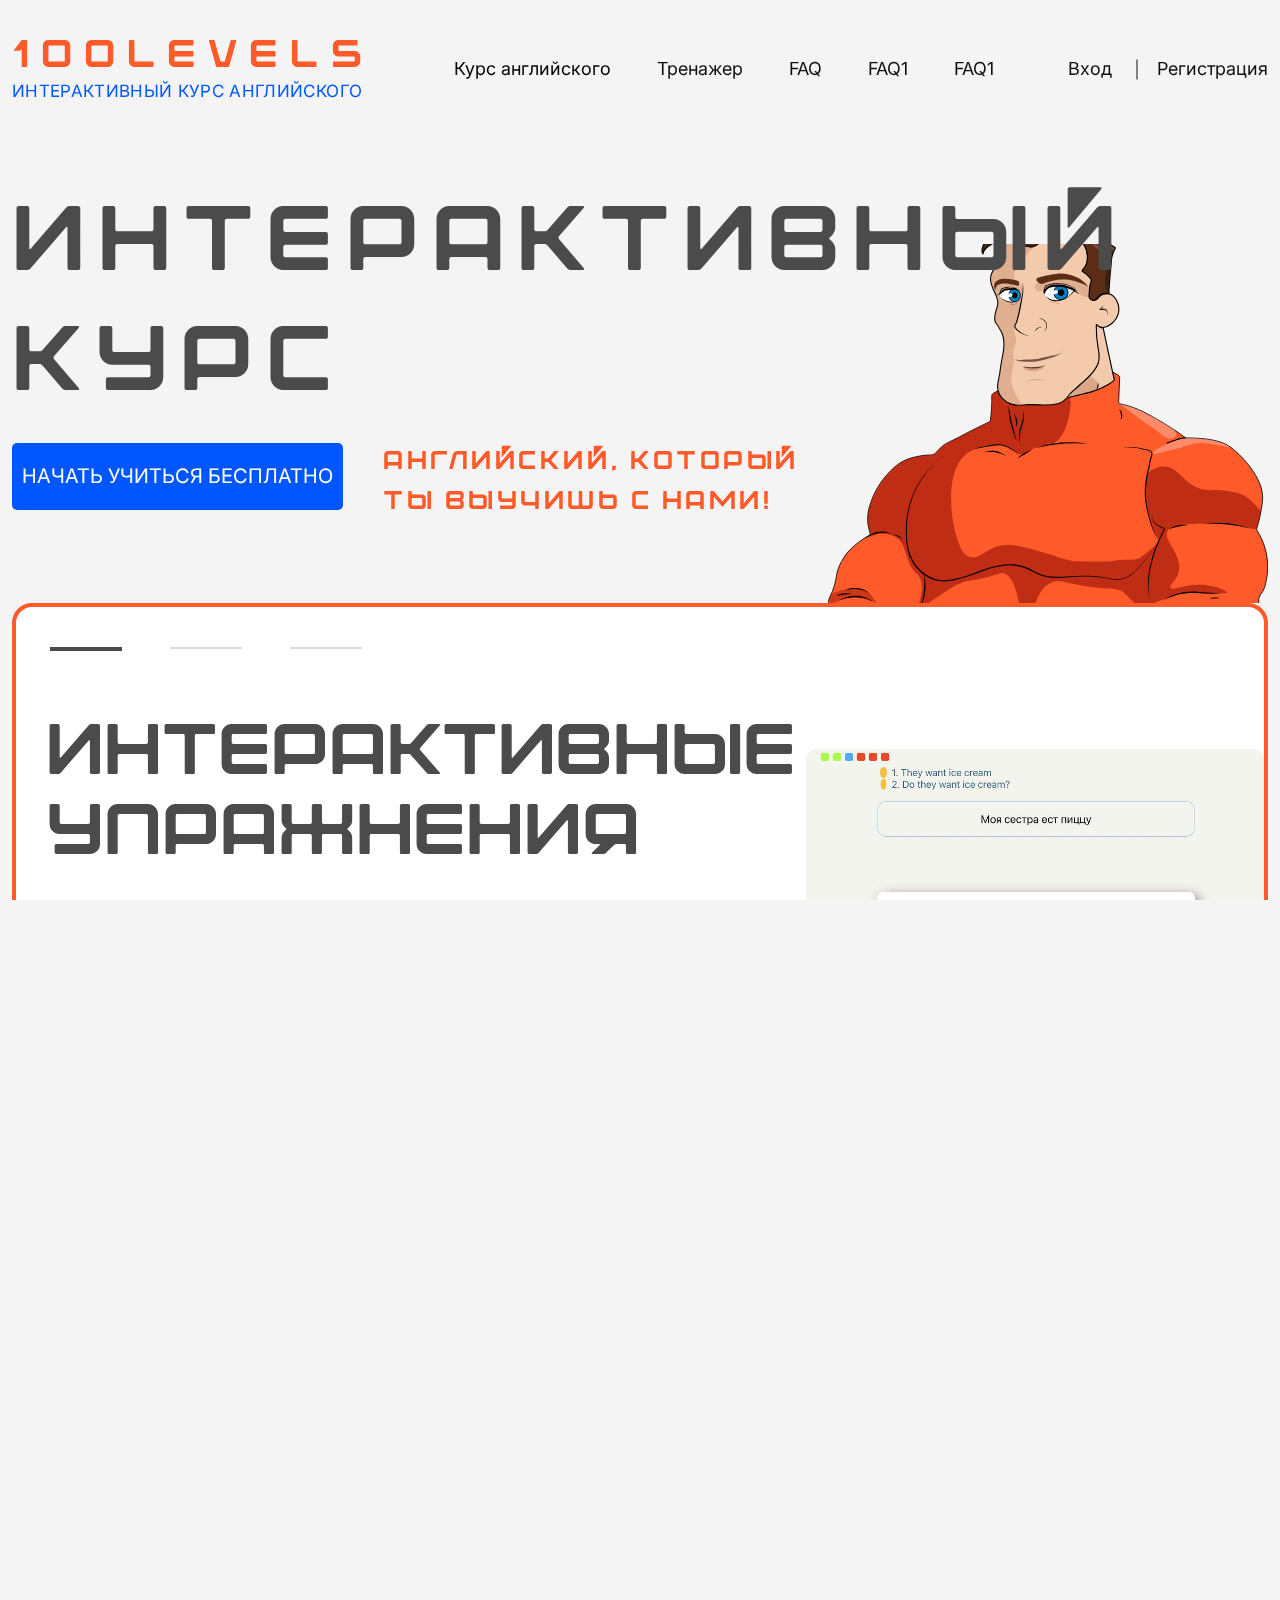
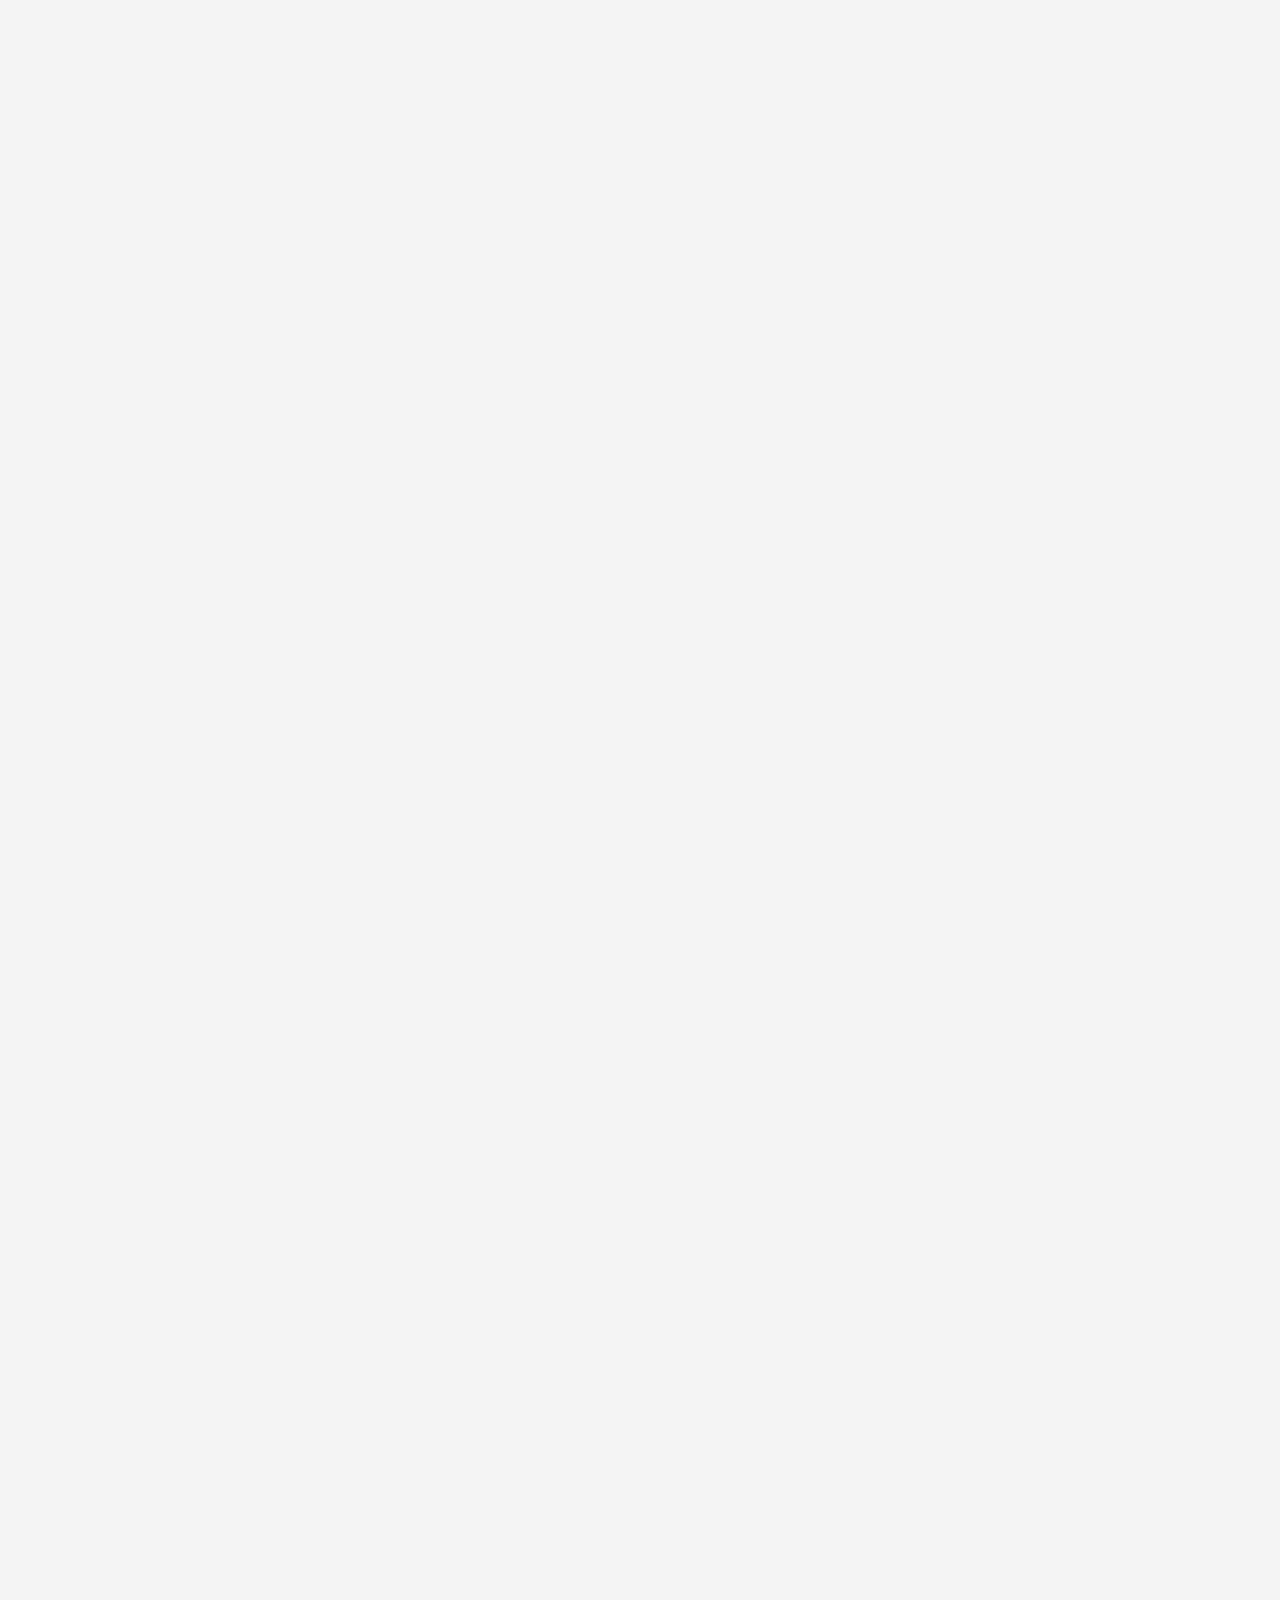
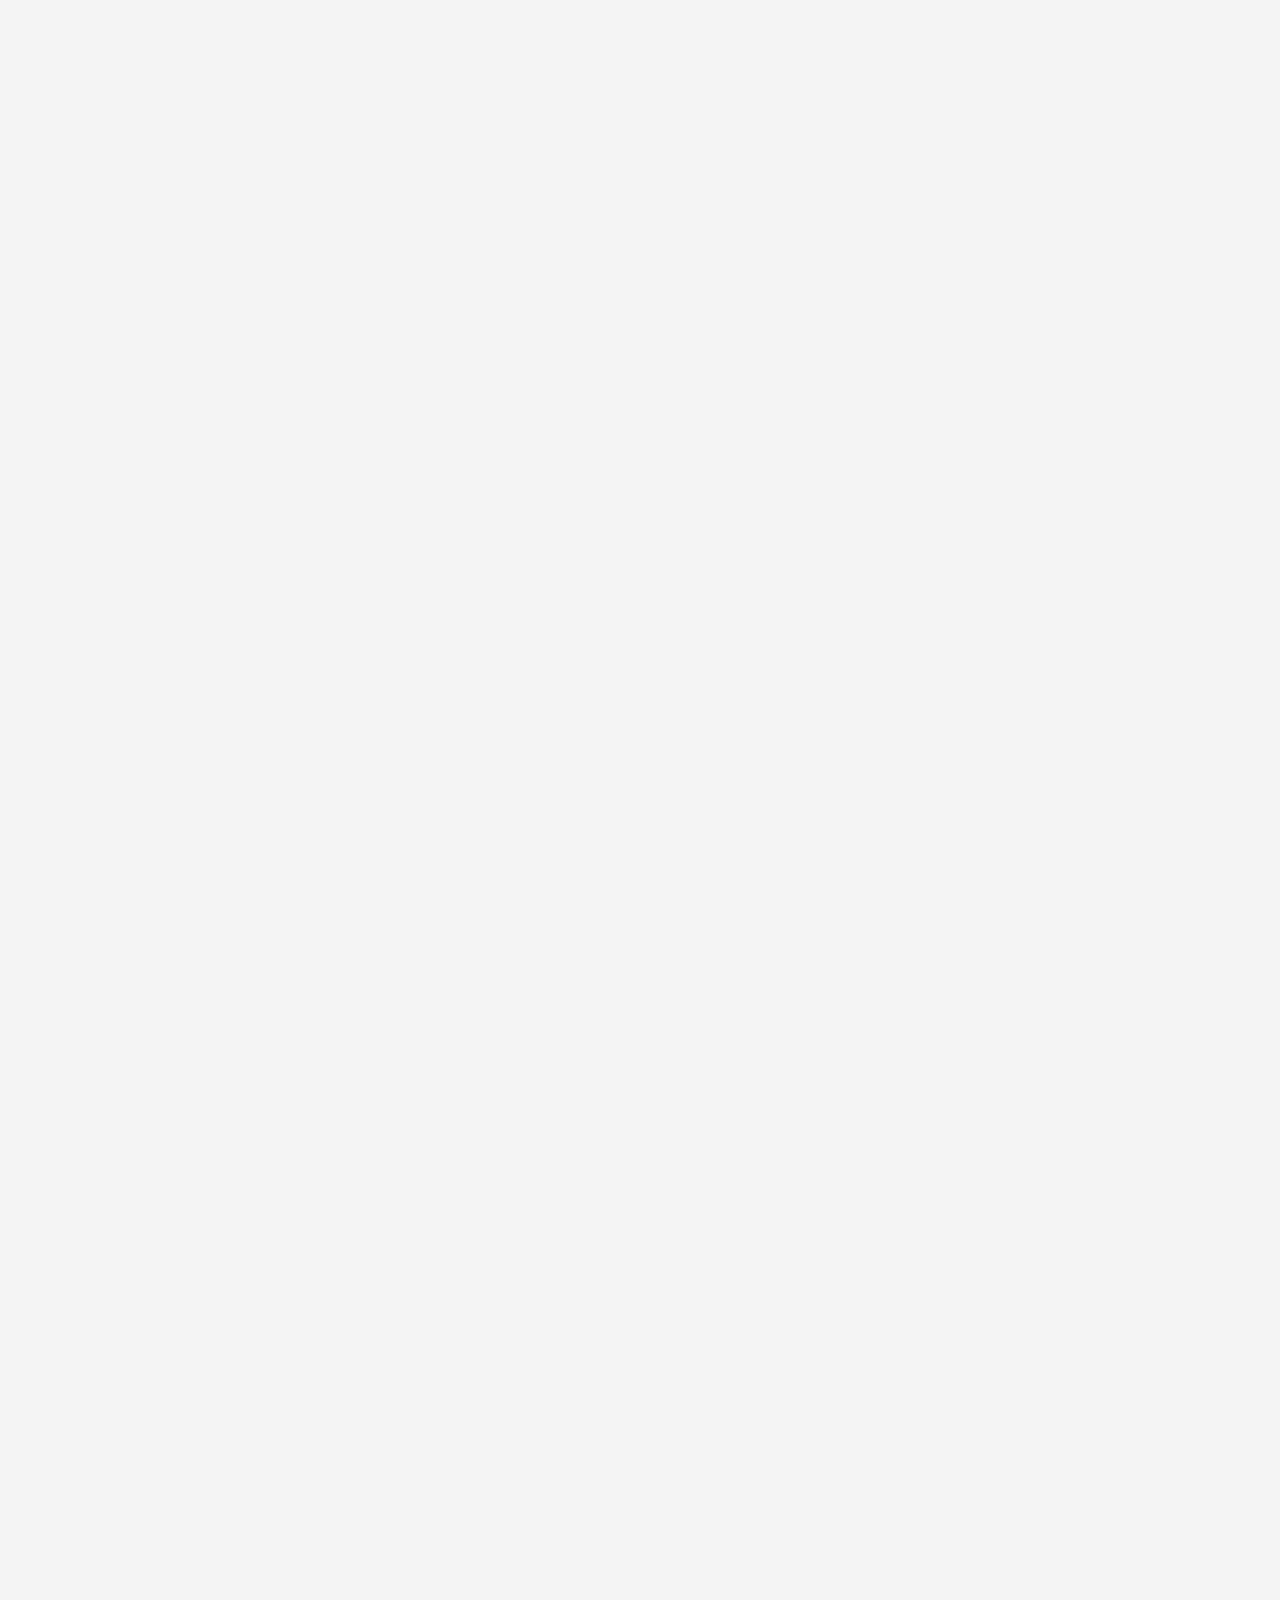
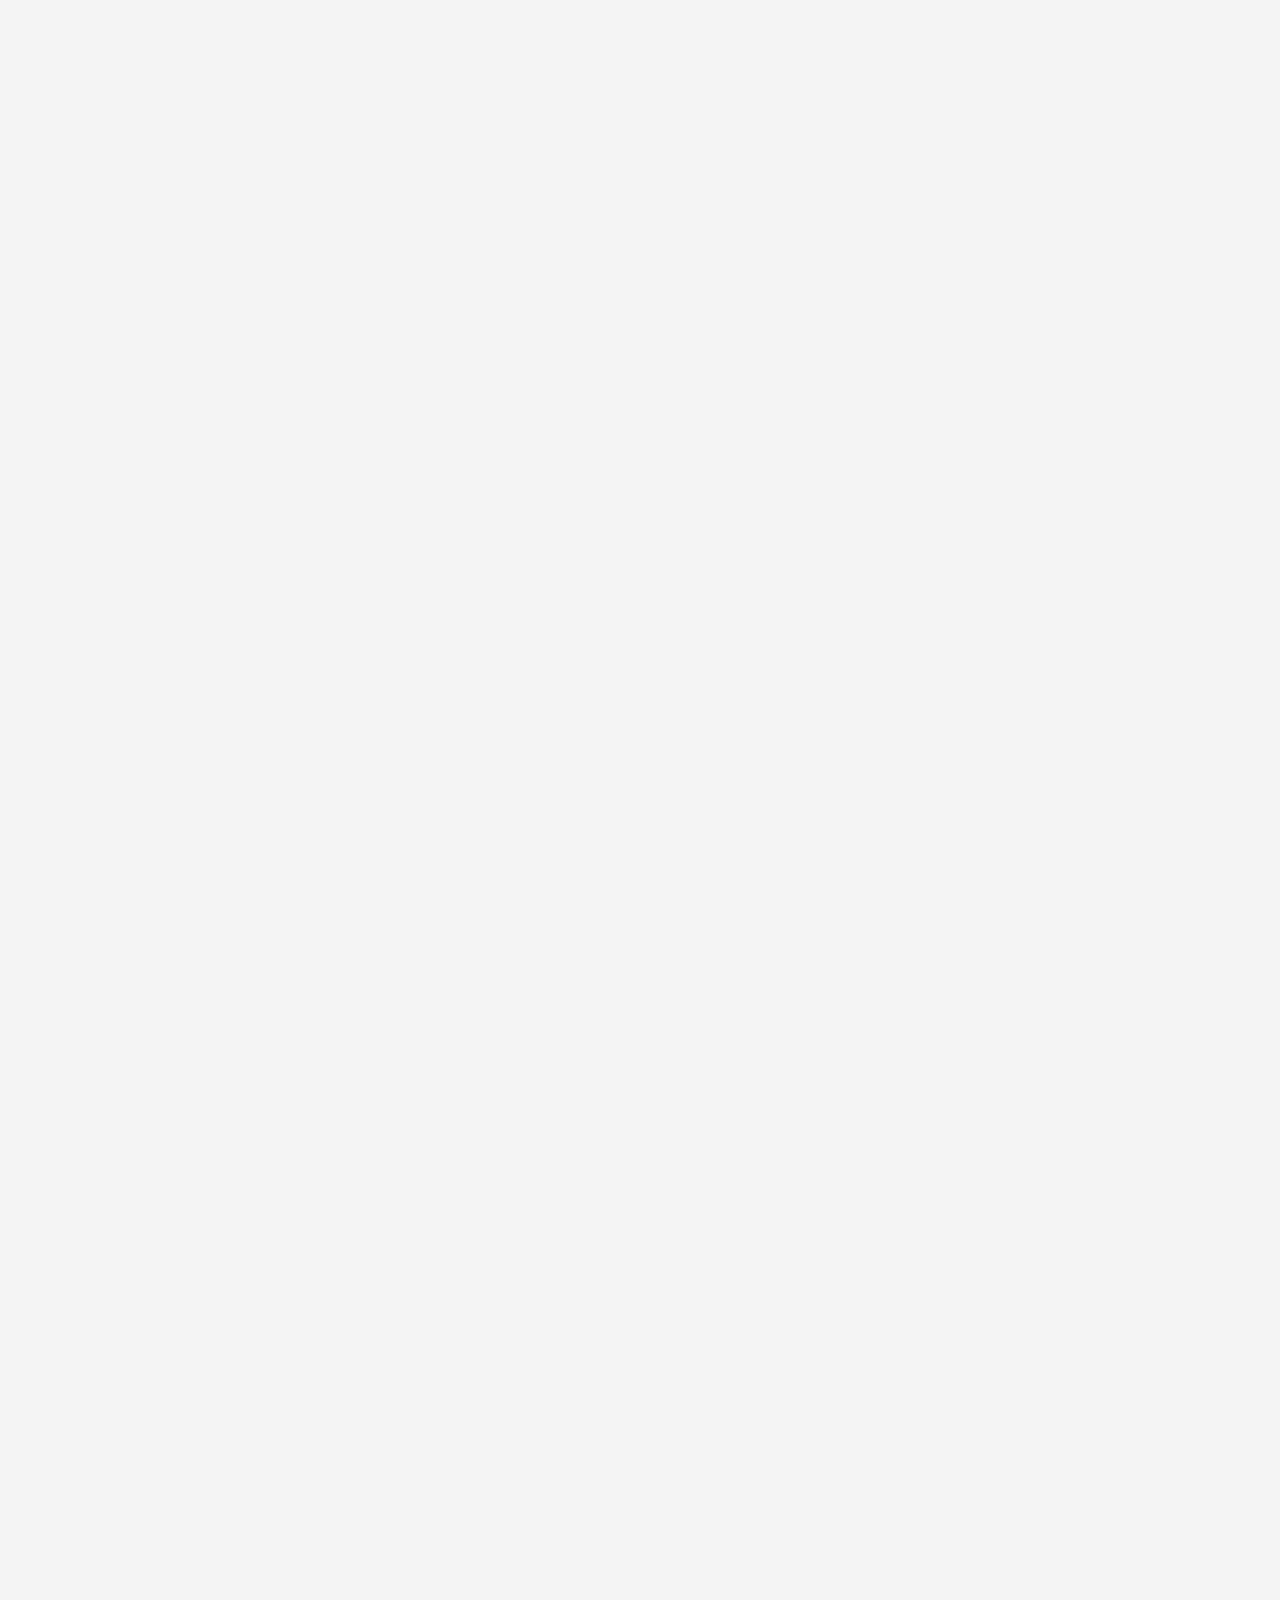
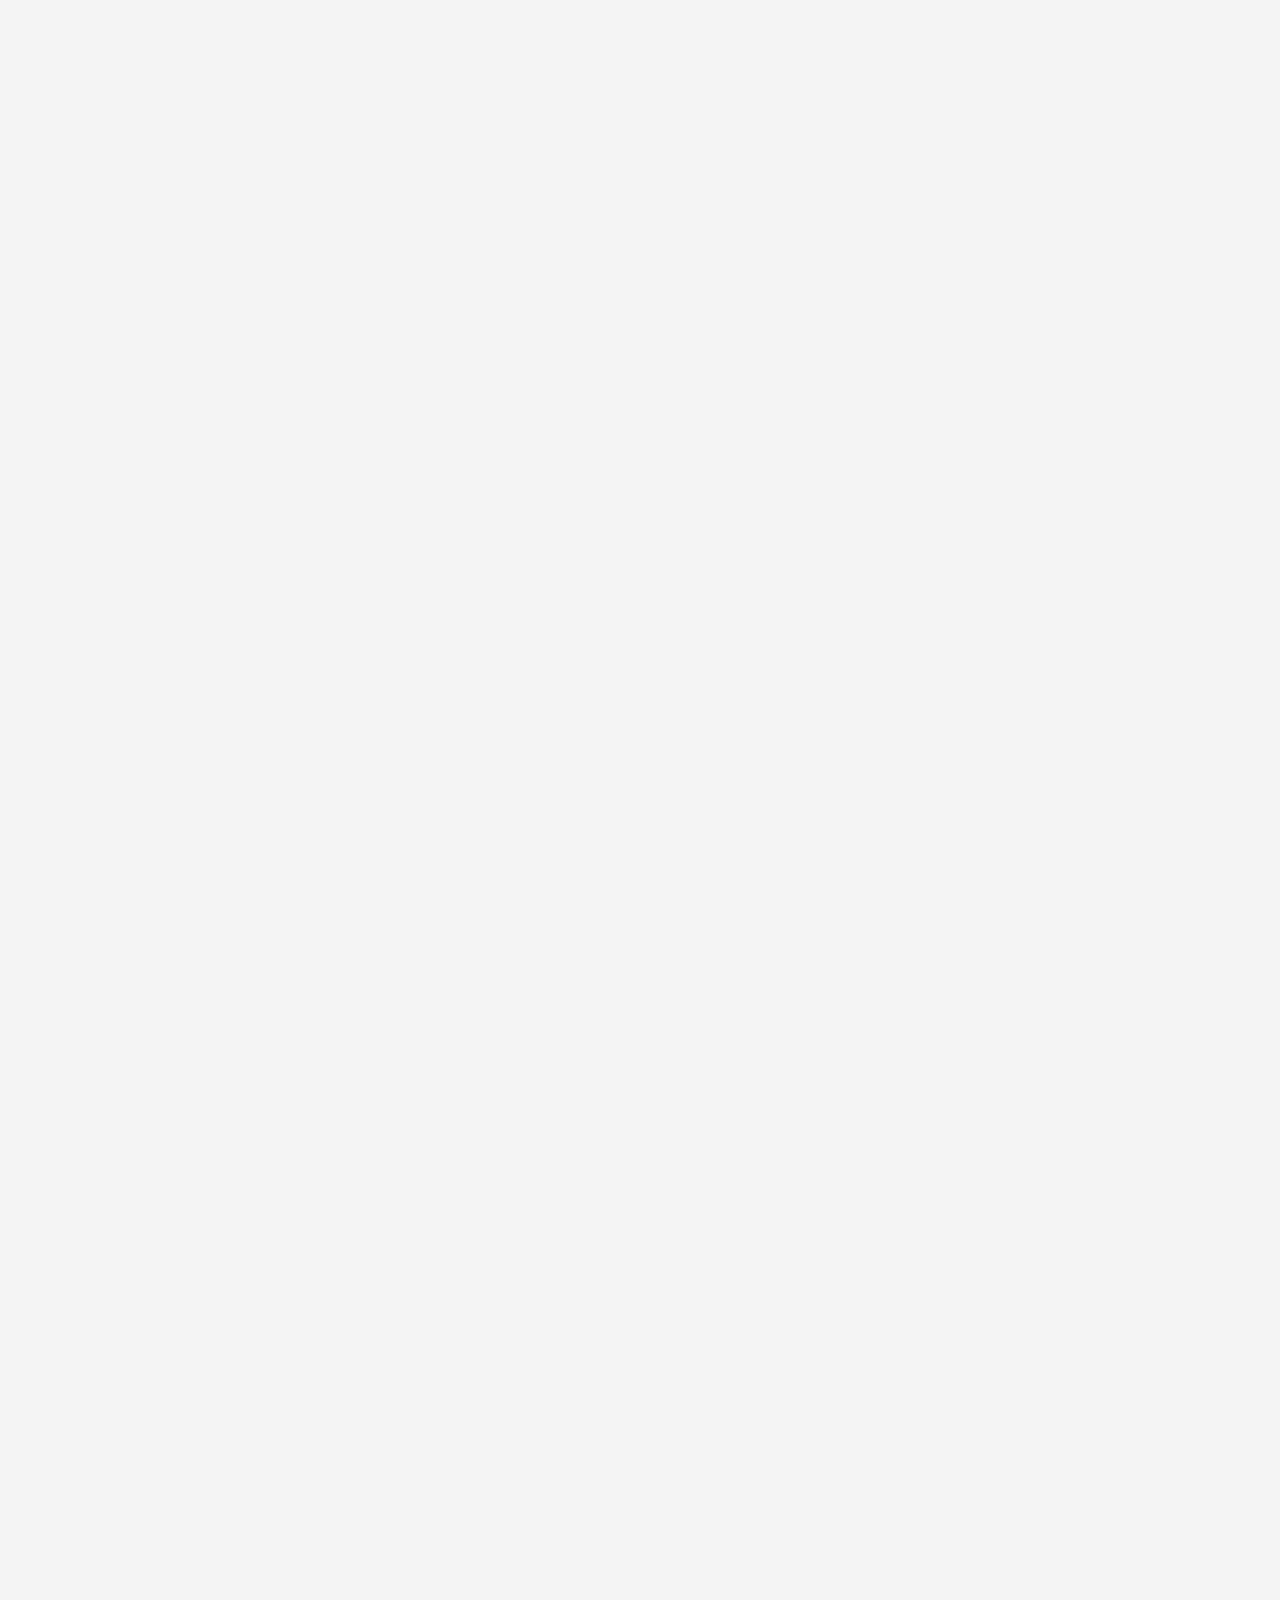
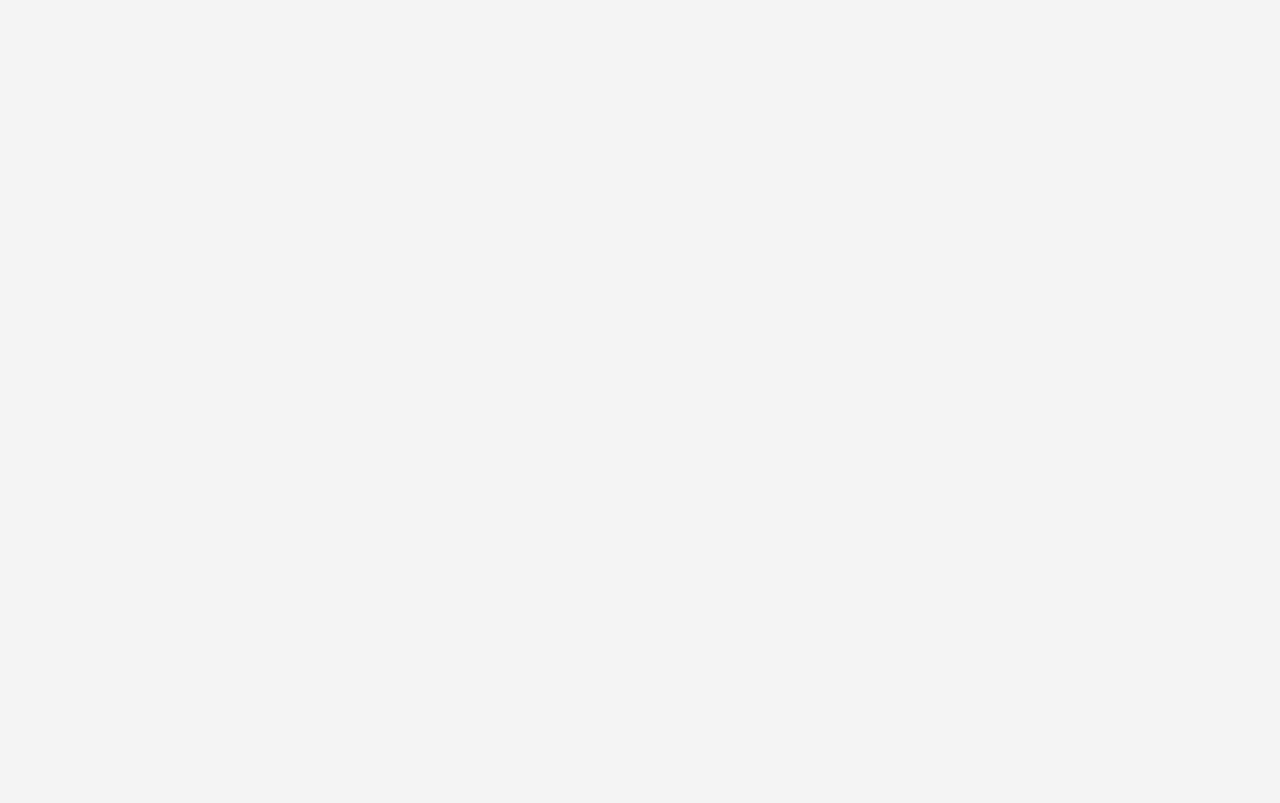
==== commit 4db2b332: "create link" ====
--- a/index.html
+++ b/index.html
@@ -34,35 +34,71 @@
                 <span>100LEVELs</span>
                 <p>Интерактивный курс английского</p>
               </a>
-              <nav class="navbar nav-head navbar-expand-lg">
+
+              <nav class="navbar navbar-expand-lg nav-head">
                 <div class="container-fluid">
                   <button
                     class="navbar-toggler"
                     type="button"
-                    data-bs-toggle="collapse"
-                    data-bs-target="#navbarNavDropdown"
-                    aria-controls="navbarNavDropdown"
-                    aria-expanded="false"
+                    data-bs-toggle="offcanvas"
+                    data-bs-target="#offcanvasNavbar"
+                    aria-controls="offcanvasNavbar"
                     aria-label="Toggle navigation"
                   >
                     <span class="navbar-toggler-icon">
                       <img src="images/1.svg" alt="" />
                     </span>
                   </button>
-                  <div class="collapse navbar-collapse" id="navbarNavDropdown">
-                    <ul class="navbar-nav">
-                      <li class="nav-item">
-                        <a class="nav-link active" aria-current="page" href="#"
-                          >Курс английского</a
-                        >
-                      </li>
-                      <li class="nav-item">
-                        <a class="nav-link" href="#">Тренажер</a>
-                      </li>
-                      <li class="nav-item">
-                        <a class="nav-link" href="#">FAQ</a>
-                      </li>
-                    </ul>
+                  <div
+                    class="offcanvas offcanvas-end"
+                    tabindex="-1"
+                    id="offcanvasNavbar"
+                    aria-labelledby="offcanvasNavbarLabel"
+                  >
+                    <div class="offcanvas-header">
+                      <button
+                        type="button"
+                        class="btn-close"
+                        data-bs-dismiss="offcanvas"
+                        aria-label="Close"
+                      ></button>
+                    </div>
+                    <div class="offcanvas-body">
+                      <div class="header-right">
+                        <a href="#" class="header-vhod">Вход</a>
+                        <a href="#" class="header-registration">Регистрация</a>
+                      </div>
+                      <ul class="navbar-nav">
+                        <li class="nav-item">
+                          <a
+                            class="nav-link active"
+                            aria-current="page"
+                            href="states.html"
+                            >Курс английского</a
+                          >
+                        </li>
+                        <li class="nav-item">
+                          <a class="nav-link" href="states-open.html"
+                            >Тренажер</a
+                          >
+                        </li>
+                        <li class="nav-item">
+                          <a class="nav-link" href="lesson.html">FAQ</a>
+                        </li>
+                        <li class="nav-item">
+                          <a class="nav-link" href="personal-account.html"
+                            >FAQ1</a
+                          >
+                        </li>
+                        <li class="nav-item">
+                          <a class="nav-link" href="pravo.html">FAQ1</a>
+                        </li>
+                      </ul>
+                      <div class="canvas-logo">
+                        <span>100LEVELs</span>
+                        <p>Интерактивный курс английского</p>
+                      </div>
+                    </div>
                   </div>
                 </div>
               </nav>
--- a/css/style.css
+++ b/css/style.css
@@ -1053,6 +1053,7 @@
   width: 21px;
   height: 1px;
   background: #fff;
+  transition: all 0.5s;
 }
 
 .acc-question .accordion-button::after {
@@ -1076,7 +1077,7 @@
 }
 
 .acc-question .accordion-button:not(.collapsed) .question-btn::before {
-  opacity: 0;
+  transform: translate(-50%, -50%) rotate(0deg);
 }
 
 .acc-question .accordion-button:not(.collapsed) {
@@ -1479,6 +1480,481 @@
   background-size: cover;
 }
 
+.offcanvas-body .header-right {
+  display: none;
+}
+
+.canvas-logo {
+  display: none;
+}
+
+.title {
+  font-family: var(--second-family);
+  font-weight: 400;
+  font-size: 52px;
+  line-height: 131%;
+  color: #4b4b4b;
+  margin-bottom: 60px;
+}
+
+.question-2 {
+  position: relative;
+}
+
+.question-2::after {
+  content: "";
+  position: absolute;
+  top: -250px;
+  right: 0;
+  background: url(../images/states/bg.svg);
+  width: 260px;
+  height: 470px;
+  background-repeat: no-repeat;
+  z-index: -1;
+}
+
+.lesson-wrap {
+  display: flex;
+  gap: 25px;
+  justify-content: space-between;
+}
+
+.side {
+  max-width: 405px;
+  display: flex;
+  flex-direction: column;
+}
+
+.side-block {
+  margin-bottom: 50px;
+  margin-bottom: 50px;
+  background: #dde9ff;
+  border-radius: 10px;
+}
+
+.side-block button p {
+  font-family: var(--second-family);
+  font-weight: 400;
+  font-size: 44px;
+  line-height: 68%;
+  color: #4b4b4b;
+  line-height: 100%;
+  margin-bottom: 0;
+}
+
+.side-block .accordion-button::after {
+  display: none;
+}
+
+.side-block button {
+  display: flex;
+  gap: 10px;
+}
+
+.side-level {
+  padding-left: 30px;
+  padding-right: 20px;
+  display: block;
+  text-decoration: none;
+}
+
+.side-level-item {
+  display: flex;
+  gap: 8px;
+  align-items: center;
+  border-bottom: 1px solid #0057ff;
+  padding-top: 10px;
+  padding-bottom: 10px;
+}
+
+.side-level:last-child .side-level-item {
+  border-bottom: none;
+}
+
+.side-level-number {
+  font-family: var(--font-family);
+  font-weight: 400;
+  font-size: 20px;
+  line-height: 100%;
+  color: #0f0f0f;
+}
+
+.side-level-text {
+  font-family: var(--font-family);
+  font-weight: 400;
+  font-size: 20px;
+  line-height: 100%;
+  color: #0f0f0f;
+}
+
+.side-level--active {
+  background: #ff5a2a;
+}
+
+.side-banner {
+  border-radius: 5px;
+  background: #0057ff;
+  padding-top: 75px;
+}
+
+.side-block .accordion-button:not(.collapsed) {
+  background: transparent;
+  box-shadow: none;
+  padding-top: 70px;
+}
+
+.lesson-arr {
+  opacity: 1;
+  transition: all 0.5s;
+}
+
+.side-block .accordion-button:not(.collapsed) .lesson-arr {
+  opacity: 0;
+}
+
+.side-block .accordion-button:focus {
+  box-shadow: none;
+}
+
+.side-banner-text {
+  font-family: var(--second-family);
+  font-weight: 400;
+  font-size: 34px;
+  line-height: 118%;
+  letter-spacing: 0.14em;
+  color: #fff;
+  padding-left: 30px;
+  padding-right: 20px;
+  margin-bottom: 80px;
+}
+
+.lesson-main {
+  border-radius: 10px;
+  background: #dde9ff;
+  padding-top: 100px;
+  padding-left: 30px;
+  padding-right: 30px;
+  padding-bottom: 75px;
+}
+
+.lesson-main-title {
+  font-family: var(--second-family);
+  font-weight: 400;
+  font-size: 44px;
+  line-height: 68%;
+  text-align: center;
+  color: #4b4b4b;
+  margin-bottom: 20px;
+}
+
+.lesson-wrapper {
+  display: grid;
+  grid-template-columns: 1fr 1fr 1fr;
+  gap: 20px;
+}
+
+.lesson-item {
+  padding-top: 70px;
+  background: #fff;
+  padding-left: 15px;
+  padding-right: 15px;
+  padding-bottom: 50px;
+  position: relative;
+}
+
+.lesson-check {
+  display: none;
+  align-items: center;
+  justify-content: center;
+  width: 23px;
+  height: 23px;
+  border-radius: 2px;
+  background: #4db45f;
+  position: absolute;
+  top: 20px;
+  right: 15px;
+}
+
+.lesson-check img {
+  max-width: 100%;
+}
+
+.lesson-item-title {
+  font-family: var(--second-family);
+  font-weight: 400;
+  font-size: 21px;
+  line-height: 143%;
+  color: #0f0f0f;
+  margin-bottom: 15px;
+}
+
+.lesson-item p {
+  font-family: var(--font-family);
+  font-weight: 400;
+  font-size: 20px;
+  line-height: 150%;
+  color: #0f0f0f;
+  margin-bottom: 30px;
+}
+
+.lesson-item-btn {
+  width: 100%;
+  max-width: none;
+}
+
+.lesson-item--check .lesson-check {
+  display: flex;
+}
+
+.side-block .accordion-item {
+  background: transparent;
+  border: none;
+}
+
+.side-block button {
+  background: transparent;
+  border: none;
+}
+
+.side-levels {
+  padding: 0;
+  padding-bottom: 50px;
+}
+
+.lesson {
+  position: relative;
+}
+
+.lesson::after {
+  content: "";
+  position: absolute;
+  top: -140px;
+  left: 0;
+  background: url("../images/lesson/row.svg");
+  background-repeat: no-repeat;
+  width: 100%;
+  height: 654px;
+  background-size: cover;
+  z-index: -1;
+}
+
+.personal-account {
+  margin-bottom: 200px;
+  position: relative;
+}
+
+.personal-account::after {
+  content: "";
+  position: absolute;
+  top: -140px;
+  left: 0;
+  background: url("../images/lesson/row.svg");
+  background-repeat: no-repeat;
+  width: 100%;
+  height: 654px;
+  background-size: cover;
+  z-index: -1;
+}
+
+.personal-wrap {
+  display: flex;
+  gap: 20px;
+}
+
+.personal-left {
+  width: 50%;
+  border-radius: 10px;
+  background: #dde9ff;
+  padding-top: 50px;
+  padding-left: 40px;
+  padding-right: 30px;
+  padding-bottom: 100px;
+}
+
+.personal-title {
+  font-family: var(--second-family);
+  font-weight: 400;
+  font-size: 21px;
+  line-height: 111%;
+  color: #4b4b4b;
+  margin-bottom: 20px;
+}
+
+.personal-form input {
+  display: block;
+  width: 100%;
+  max-width: 263px;
+  border-radius: 5px;
+  background: #fff;
+  font-family: var(--font-family);
+  font-weight: 400;
+  font-size: 21px;
+  line-height: 111%;
+  color: #000;
+  border: none;
+  padding: 10px;
+}
+
+.personal-form input::-moz-placeholder {
+  background: #fff;
+  font-family: var(--font-family);
+  font-weight: 400;
+  font-size: 21px;
+  line-height: 111%;
+  color: #000;
+}
+
+.personal-form input::placeholder {
+  background: #fff;
+  font-family: var(--font-family);
+  font-weight: 400;
+  font-size: 21px;
+  line-height: 111%;
+  color: #000;
+}
+
+.personal-form-row {
+  display: flex;
+  gap: 10px;
+  margin-bottom: 15px;
+}
+
+.personal-link {
+  width: 20px;
+  height: 20px;
+}
+
+.personal-right {
+  width: 50%;
+  display: flex;
+  flex-direction: column;
+  justify-content: space-between;
+}
+
+.tarif {
+  border-radius: 10px;
+  background: #dde9ff;
+  padding: 60px 30px 60px 35px;
+  margin-bottom: 20px;
+  display: flex;
+  justify-content: space-between;
+  gap: 10px;
+}
+
+.tarif-text-row {
+  display: flex;
+  gap: 20px;
+  align-items: center;
+}
+
+.tarif-text {
+  font-family: var(--second-family);
+  font-weight: 400;
+  font-size: 21px;
+  line-height: 100%;
+  color: #4b4b4b;
+}
+
+.tarif-date {
+  font-family: var(--font-family);
+  font-weight: 400;
+  font-size: 20px;
+  line-height: 100%;
+  text-transform: uppercase;
+  text-align: center;
+  color: #000;
+}
+
+.tarif-btn {
+  max-width: 230px;
+  width: 100%;
+}
+
+.promokod-btn {
+  max-width: 230px;
+  width: 100%;
+}
+
+.promokod {
+  border-radius: 10px;
+  background: #dde9ff;
+  padding: 60px 30px 60px 35px;
+  display: flex;
+  justify-content: space-between;
+  gap: 10px;
+}
+
+.promokod-text {
+  font-family: var(--second-family);
+  font-weight: 400;
+  font-size: 21px;
+  line-height: 100%;
+  color: #4b4b4b;
+}
+
+.promokod-row {
+  display: flex;
+  align-items: center;
+  gap: 15px;
+}
+
+.promokod-form input {
+  border-radius: 5px;
+  background: #fff;
+  max-width: 305px;
+  width: 100%;
+  border: none;
+}
+
+.states-banner {
+  margin-bottom: 60px;
+}
+
+.states-banner-wrap {
+  padding-top: 60px;
+  padding-left: 35px;
+  border-radius: 20px;
+  background: #0057ff;
+  position: relative;
+  padding-bottom: 50px;
+  display: flex;
+  gap: 20px;
+  justify-content: space-between;
+}
+
+.states-banner-info {
+  max-width: 900px;
+}
+
+.states-banner-img {
+  margin-top: -80px;
+  margin-bottom: -70px;
+  padding-right: 100px;
+  flex-shrink: 0;
+}
+
+.states-banner-title {
+  font-family: var(--second-family);
+  font-weight: 400;
+  font-size: 37px;
+  line-height: 114%;
+  letter-spacing: 0.14em;
+  color: #fff;
+  margin-bottom: 25px;
+}
+
+.states-banner-text {
+  font-family: var(--font-family);
+  font-weight: 400;
+  font-size: 30px;
+  line-height: 150%;
+  color: #fff;
+}
+
+.state-other-mobile {
+  display: none;
+}
+
 @media (max-width: 1500px) {
   .form-info-img {
     margin-top: -125px;
@@ -1508,6 +1984,10 @@
   .price-wrap {
     flex-wrap: wrap;
   }
+  .states-banner-img {
+    margin-top: 0px;
+    margin-bottom: 0px;
+  }
 }
 @media (max-width: 1200px) {
   .hero-wrap::after {
@@ -1548,6 +2028,9 @@
   }
   .state-other-wrapper {
     grid-template-columns: 1fr 1fr 1fr;
+  }
+  .lesson-wrapper {
+    grid-template-columns: 1fr 1fr;
   }
 }
 @media (max-width: 992px) {
@@ -1656,6 +2139,101 @@
   .state-other-wrapper {
     grid-template-columns: 1fr 1fr;
   }
+  .canvas-logo span {
+    font-family: var(--second-family);
+    font-weight: 400;
+    font-size: 23px;
+    line-height: 126%;
+    letter-spacing: 0.19em;
+    color: #fff;
+  }
+  .canvas-logo p {
+    font-family: var(--font-family);
+    font-weight: 400;
+    font-size: 9px;
+    line-height: 100%;
+    letter-spacing: 0.01em;
+    text-transform: uppercase;
+    color: #fff;
+  }
+  .offcanvas.show:not(.hiding),
+  .offcanvas.showing {
+    transform: none;
+    background: #0057ff;
+  }
+  .offcanvas.show:not(.hiding) .offcanvas-body,
+  .offcanvas.showing .offcanvas-body {
+    justify-content: space-between;
+    display: flex;
+    flex-direction: column;
+  }
+  .offcanvas.show:not(.hiding) .offcanvas-body .header-right,
+  .offcanvas.showing .offcanvas-body .header-right {
+    display: block;
+  }
+  .offcanvas.show:not(.hiding) .offcanvas-body .canvas-logo,
+  .offcanvas.showing .offcanvas-body .canvas-logo {
+    display: block;
+  }
+  .offcanvas.show:not(.hiding) .offcanvas-body,
+  .offcanvas.showing .offcanvas-body {
+    padding-left: 50px;
+    padding-top: 0;
+  }
+  .offcanvas.show:not(.hiding) .offcanvas-body .nav-link,
+  .offcanvas.showing .offcanvas-body .nav-link {
+    text-align: left;
+  }
+  .navbar-nav .nav-link {
+    color: #fff;
+    font-size: 21px;
+  }
+  .nav-head .navbar-nav {
+    gap: 20px;
+  }
+  .nav-head .btn-close {
+    --bs-btn-close-color: #fff;
+  }
+  .navbar-nav .nav-link.active {
+    color: #fff;
+    font-size: 21px;
+  }
+  .offcanvas-body .header-right .header-vhod {
+    color: #fff;
+  }
+  .offcanvas-body .header-right .header-vhod:after {
+    background: #fff;
+  }
+  .offcanvas-body .header-right .header-registration {
+    color: #fff;
+  }
+  .lesson-wrap {
+    flex-direction: column;
+  }
+  .side-banner {
+    display: none;
+  }
+  .side {
+    max-width: none;
+  }
+  .personal-wrap {
+    flex-direction: column;
+  }
+  .personal-left {
+    width: 100%;
+  }
+  .personal-right {
+    width: 100%;
+  }
+  .states-banner-wrap {
+    flex-direction: column;
+    padding-bottom: 0px;
+  }
+  .states-banner-img {
+    margin-bottom: -20px;
+    display: flex;
+    justify-content: center;
+  }
 }
 @media (max-width: 800px) {
   .hero-slide {
@@ -1680,6 +2258,19 @@
   }
   .states-wrapper {
     grid-template-columns: 1fr 1fr;
+  }
+  .offcanvas-body .header-right {
+    display: block;
+  }
+  .nav-head .nav-link {
+    text-align: left;
+    line-height: 100%;
+  }
+  .tarif {
+    flex-direction: column;
+  }
+  .promokod {
+    flex-direction: column;
   }
 }
 @media (max-width: 600px) {
@@ -1703,6 +2294,7 @@
   .hero-link {
     max-width: none;
     width: 100%;
+    font-size: 15px;
   }
   .hero-wrap {
     padding-bottom: 30px;
@@ -2102,6 +2694,8 @@
   }
   .footer-mobile {
     display: block;
+    border-top: 2px solid #0057ff;
+    padding-top: 15px;
   }
   .footer-row {
     display: flex;
@@ -2257,6 +2851,183 @@
     background-size: cover;
     background-position: right;
   }
+  .question-2::after {
+    content: "";
+    position: absolute;
+    top: -100px;
+    right: auto;
+    left: 0;
+    background: url(../images/states/bg-3.svg);
+    width: 211px;
+    height: 211px;
+    background-repeat: no-repeat;
+    z-index: -1;
+  }
+  .title {
+    font-size: 35px;
+    text-align: center;
+    line-height: 130%;
+    margin-bottom: 30px;
+  }
+  .lesson::after {
+    content: "";
+    position: absolute;
+    top: 0px;
+    right: auto;
+    left: 0;
+    background: url(../images/states/bg-3.svg);
+    width: 211px;
+    height: 211px;
+    background-repeat: no-repeat;
+    z-index: -1;
+  }
+  .side {
+    max-width: none;
+  }
+  .side-block button p {
+    font-size: 28px;
+  }
+  .side-level-text {
+    font-size: 15px;
+  }
+  .side-level-number {
+    font-size: 15px;
+  }
+  .side-level-item {
+    border-bottom: none;
+  }
+  .side-level {
+    border-bottom: 1px solid #0057ff;
+  }
+  .side-level--active {
+    border-bottom: none;
+  }
+  .side-level--succes {
+    border-bottom: none;
+  }
+  .side-block .accordion-button:not(.collapsed) {
+    padding-top: 40px;
+  }
+  .side-block button {
+    padding-top: 30px;
+    padding-bottom: 30px;
+  }
+  .side-block {
+    margin-bottom: 0;
+  }
+  .lesson-wrap {
+    gap: 20px;
+  }
+  .lesson-main {
+    padding-top: 40px;
+    padding-left: 0;
+    padding-right: 0;
+    padding-bottom: 0;
+  }
+  .lesson-main-title {
+    font-size: 28px;
+    text-align: left;
+    padding-left: 15px;
+  }
+  .lesson-wrapper {
+    grid-template-columns: 1fr;
+  }
+  .lesson-item {
+    padding-top: 25px;
+    padding-bottom: 20px;
+  }
+  .lesson-item-title {
+    font-size: 15px;
+  }
+  .lesson-item p {
+    font-size: 15px;
+  }
+  .lesson-item-btn {
+    font-size: 15px;
+    padding-top: 20px;
+    padding-bottom: 20px;
+  }
+  .lesson-main::after {
+    content: "";
+    position: absolute;
+    top: 20%;
+    right: 0;
+    background: url("../images/lesson/circle-blue.svg");
+    width: 114px;
+    height: 244px;
+    background-repeat: no-repeat;
+    z-index: -1;
+  }
+  .personal-left {
+    padding-bottom: 50px;
+    padding-left: 20px;
+  }
+  .tarif {
+    padding-left: 20px;
+    padding-top: 30px;
+    padding-bottom: 30px;
+    padding-right: 20px;
+    gap: 20px;
+  }
+  .promokod {
+    padding-left: 20px;
+    padding-top: 30px;
+    padding-bottom: 30px;
+    padding-right: 20px;
+    gap: 20px;
+  }
+  .tarif-text {
+    font-size: 15px;
+  }
+  .tarif-date {
+    font-size: 14px;
+  }
+  .tarif-btn {
+    font-size: 15px;
+    max-width: none;
+  }
+  .promokod-text {
+    font-size: 15px;
+  }
+  .promokod-date {
+    font-size: 14px;
+  }
+  .promokod-btn {
+    font-size: 15px;
+    max-width: none;
+  }
+  .states-banner-img {
+    padding-right: 0;
+  }
+  .states-banner-title {
+    font-size: 27px;
+    margin-bottom: 20px;
+  }
+  .states-banner-text {
+    font-size: 15px;
+    margin-bottom: 10px;
+  }
+  .states-banner-wrap {
+    padding-top: 40px;
+    padding-left: 15px;
+    border-radius: 15px;
+    background: #0057ff;
+    position: relative;
+    padding-bottom: 0px;
+  }
+  .states-banner {
+    margin-bottom: 90px;
+  }
+  .state-other-mobile {
+    display: block;
+    padding-left: 0.75rem;
+  }
+  .state-other-mobile .states-btn {
+    max-width: none;
+  }
+  .state-other-wrapper {
+    display: none;
+  }
 }
 @media (max-width: 420px) {
   .form-info p {
@@ -2269,4 +3040,9 @@
   .form-info span {
     font-size: 32px;
   }
+}
+@media (max-width: 350px) {
+  .title {
+    font-size: 32px;
+  }
 }/*# sourceMappingURL=style.css.map */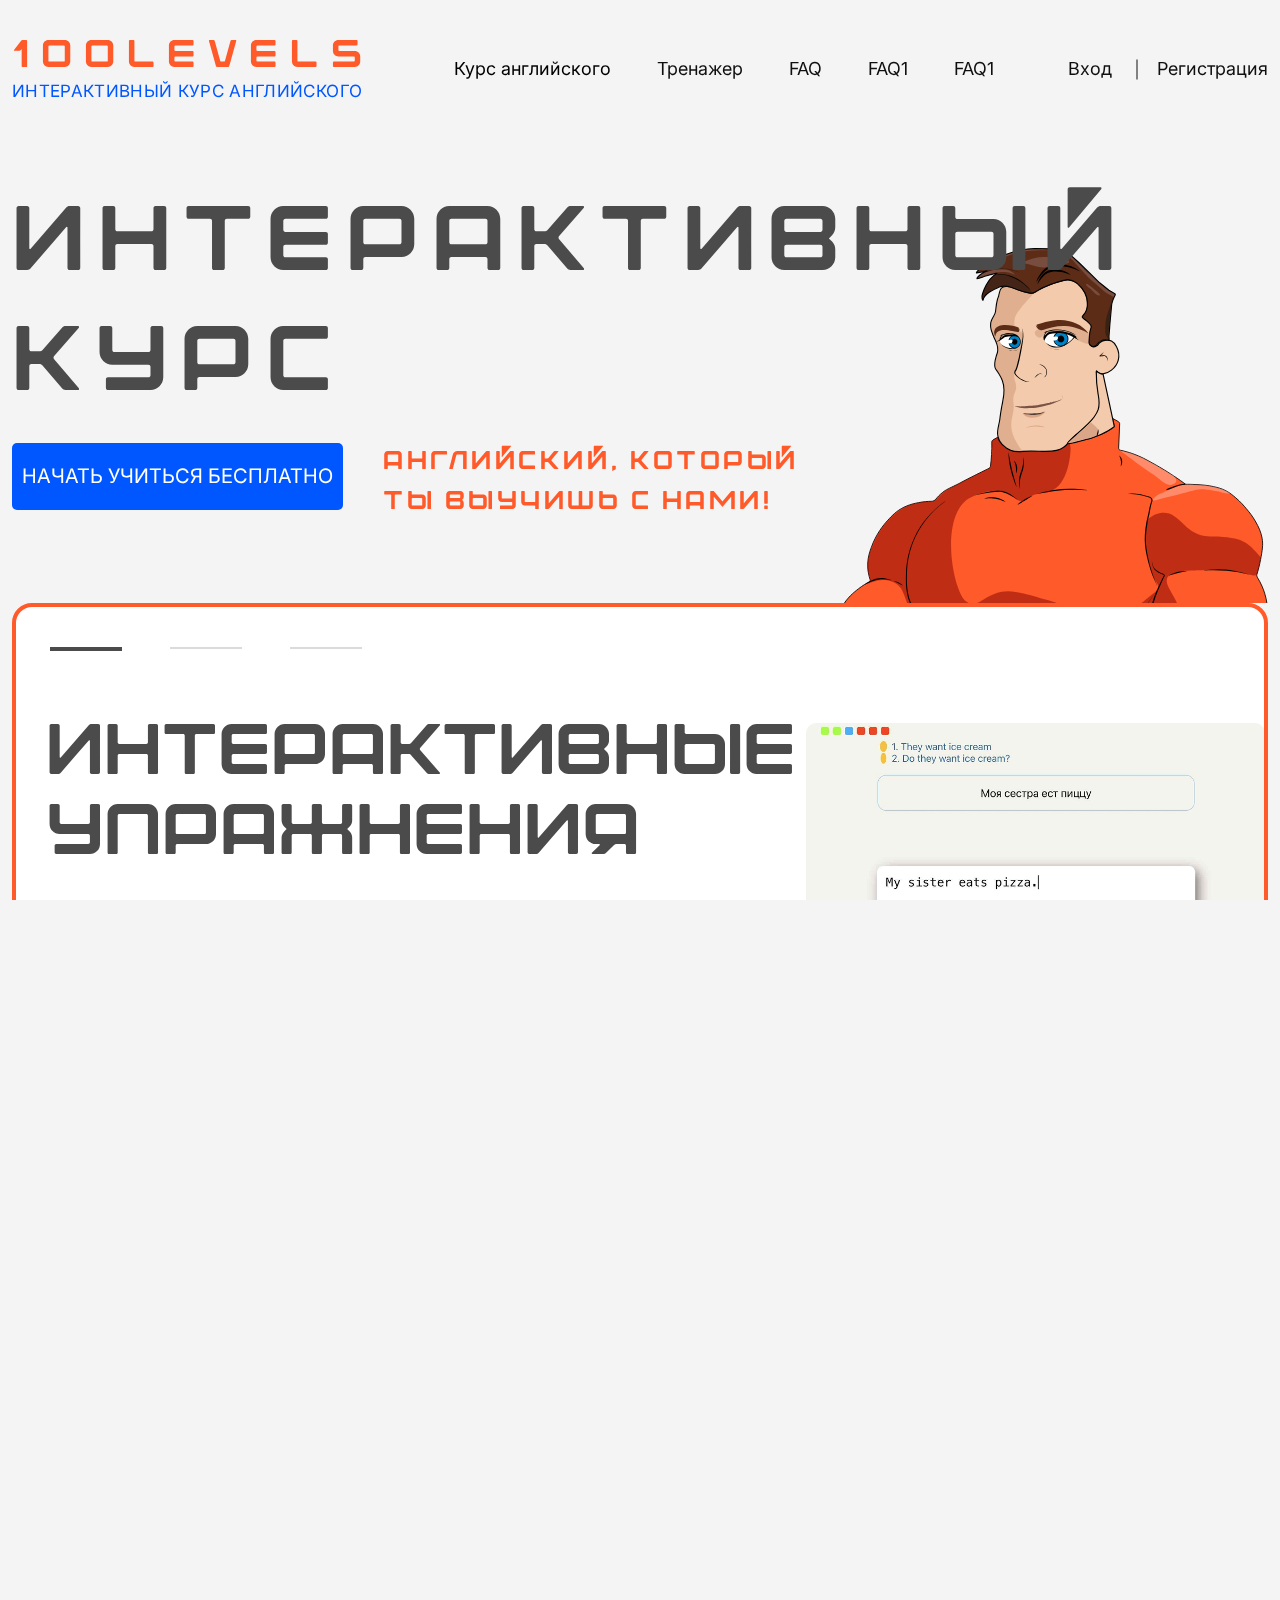
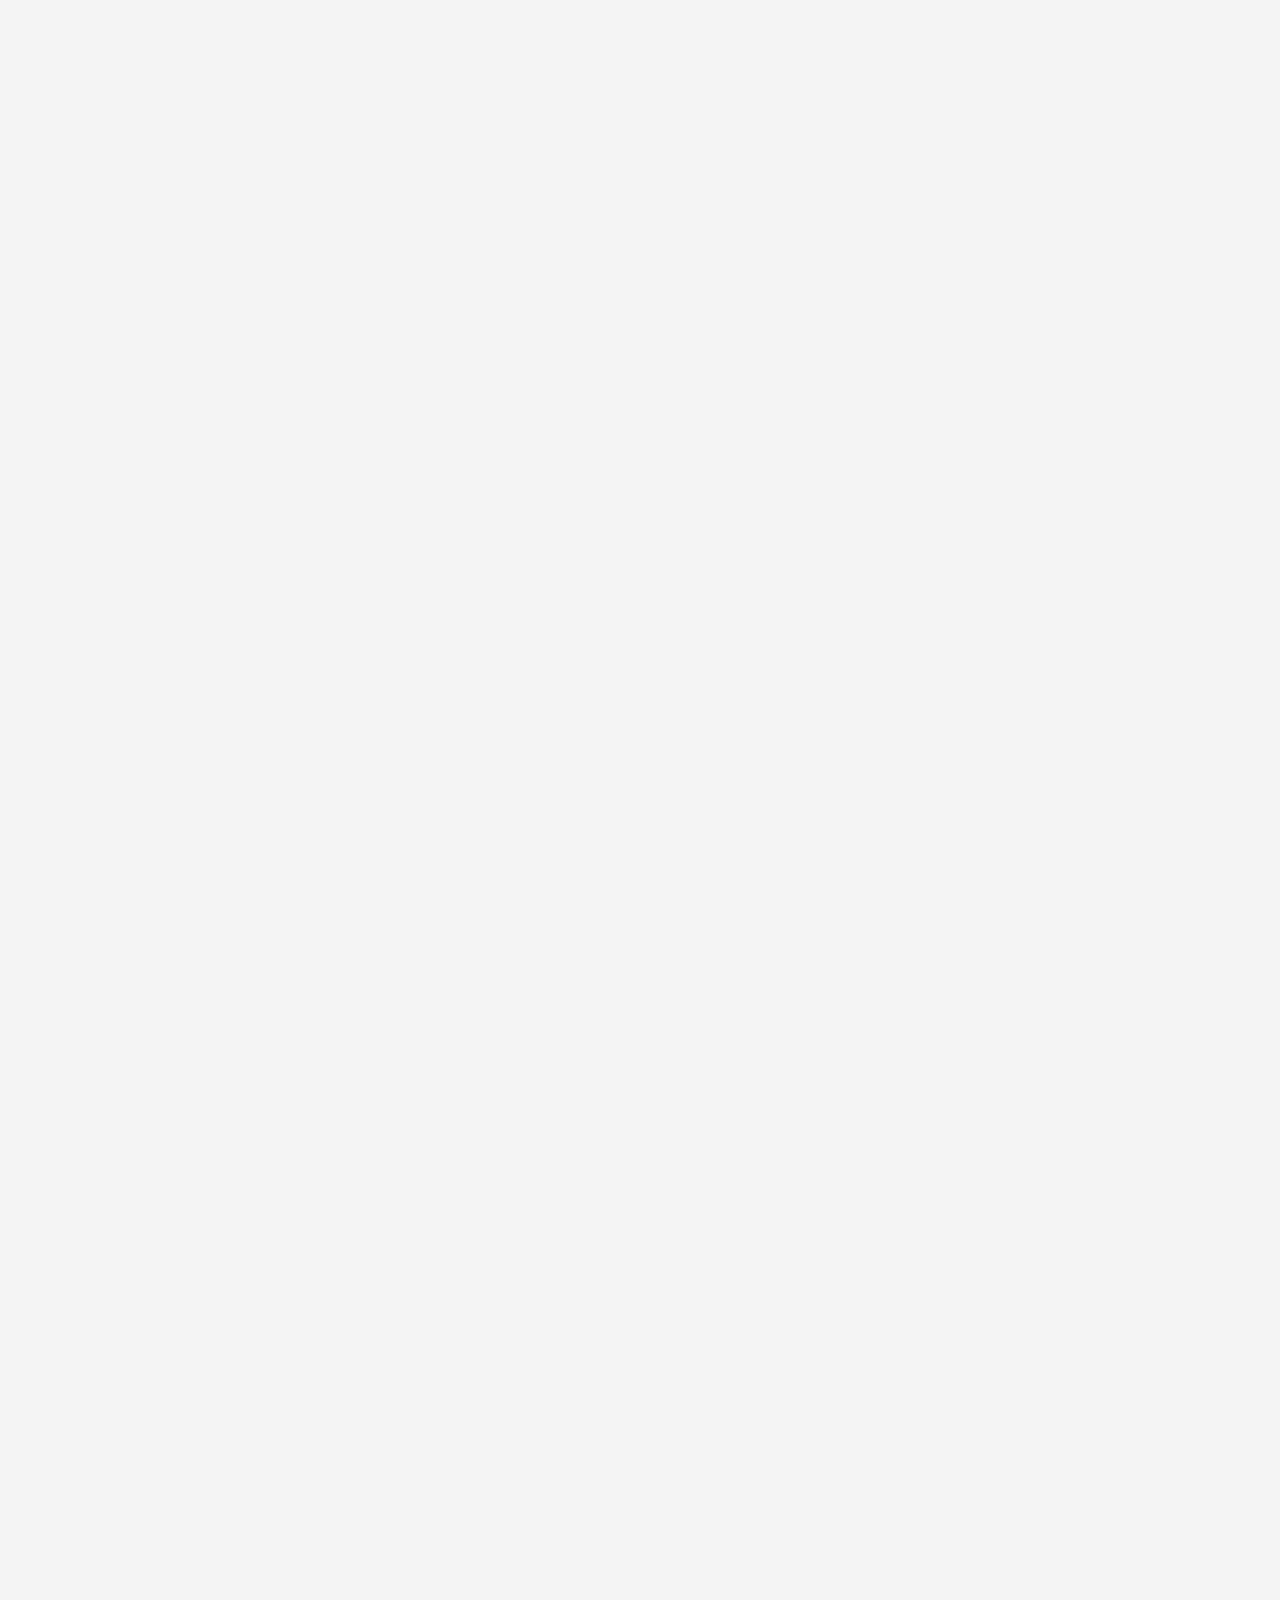
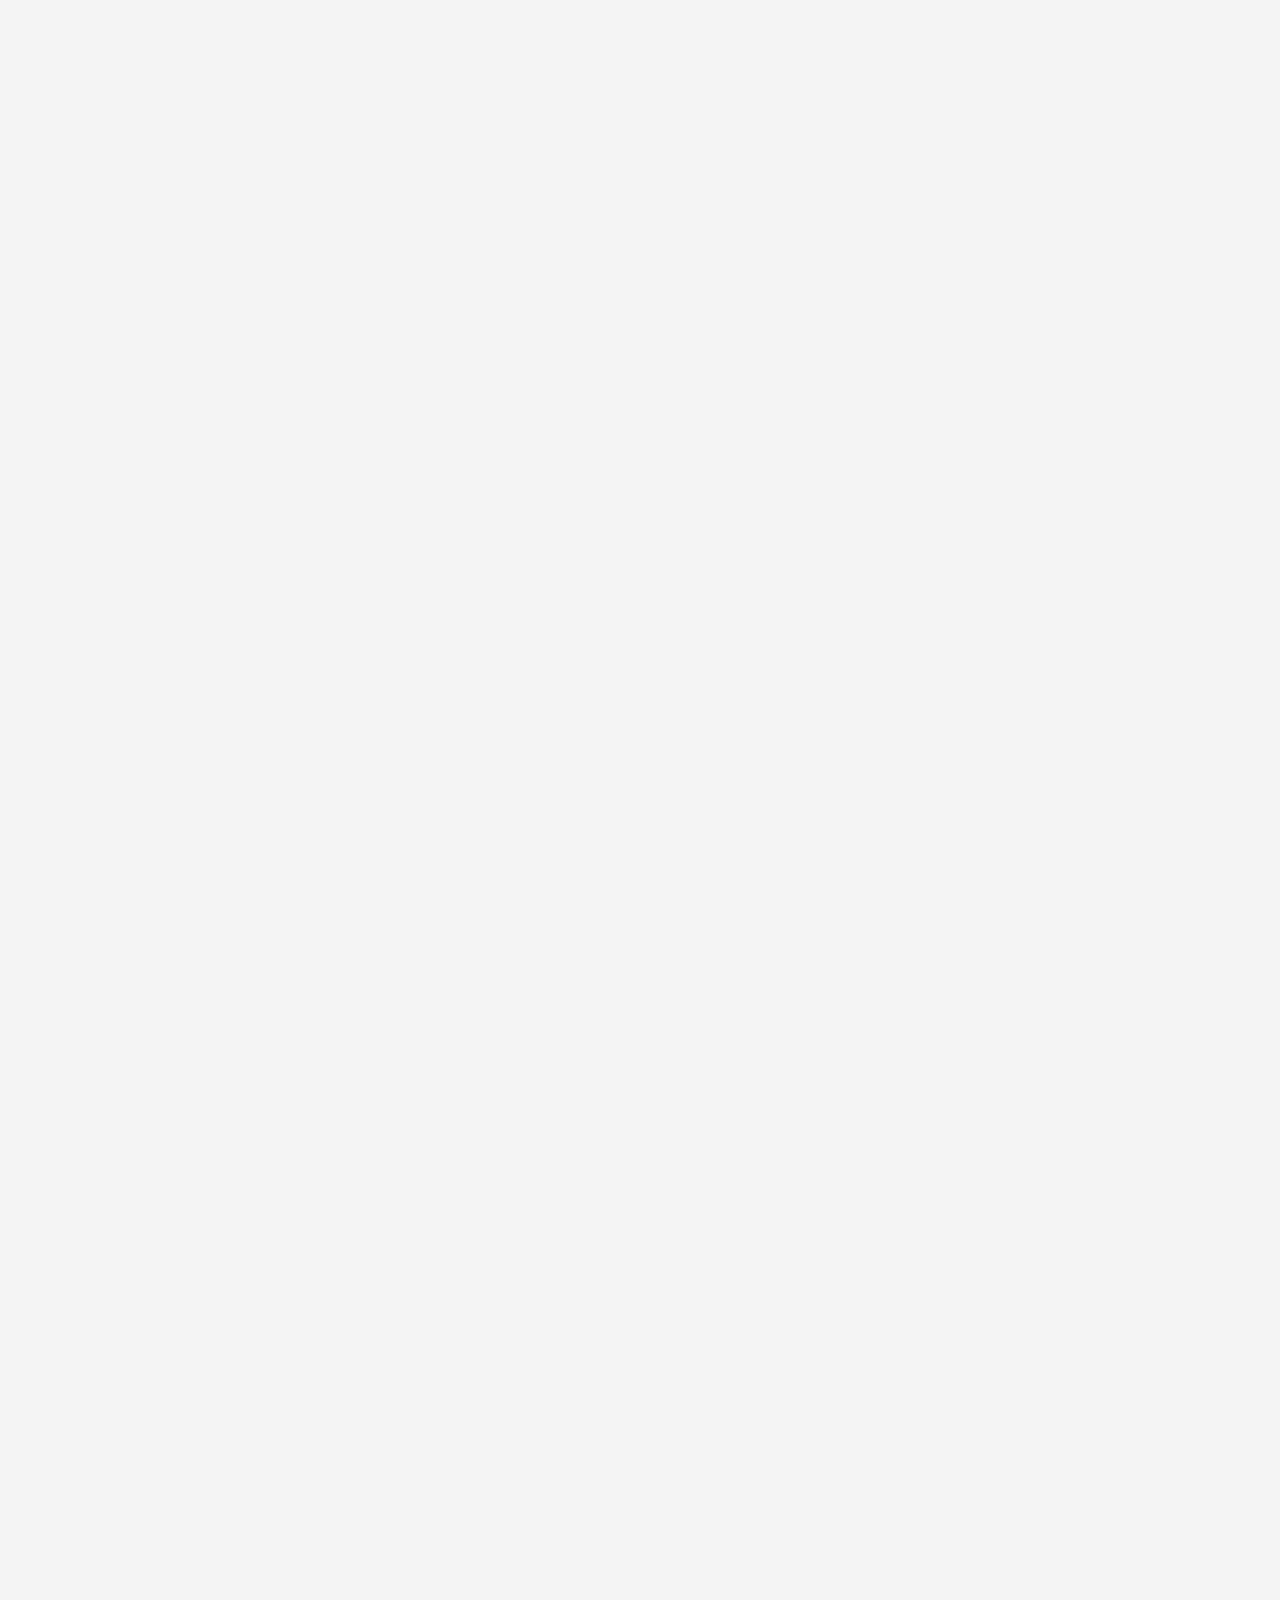
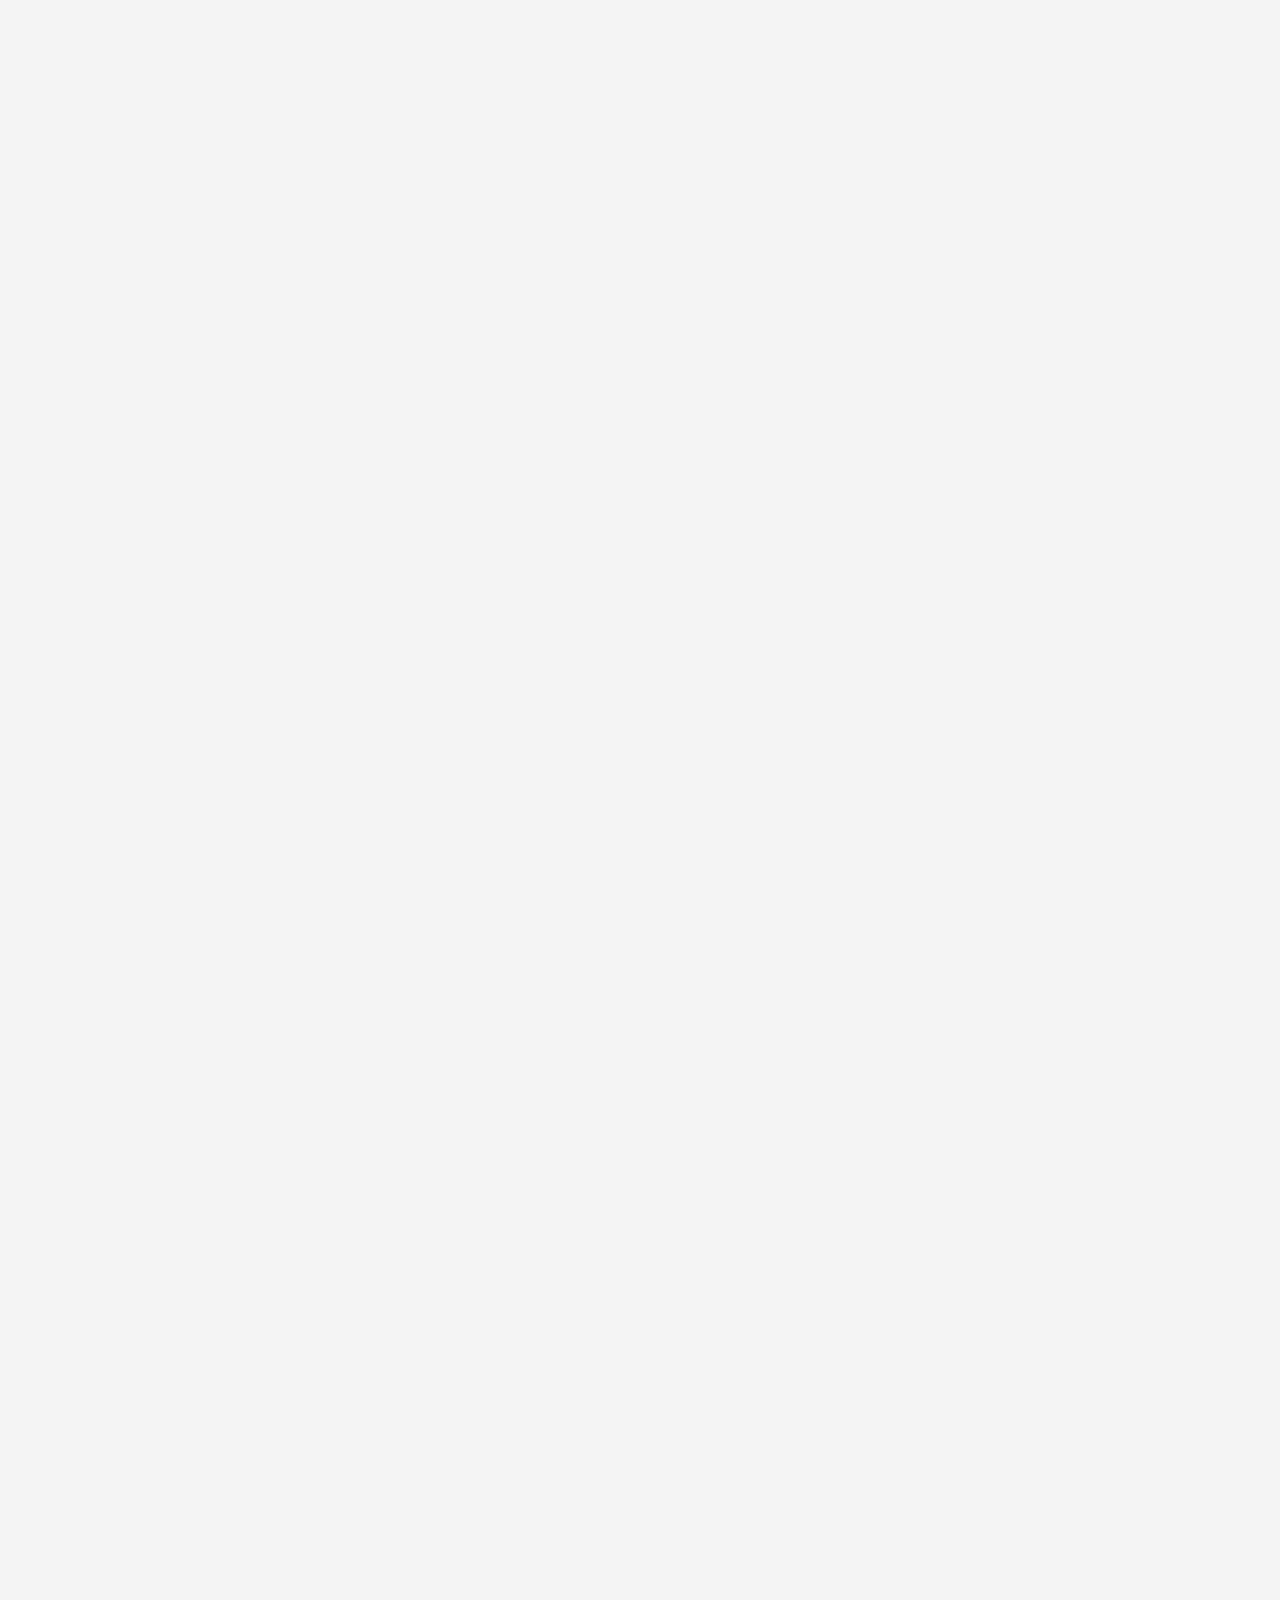
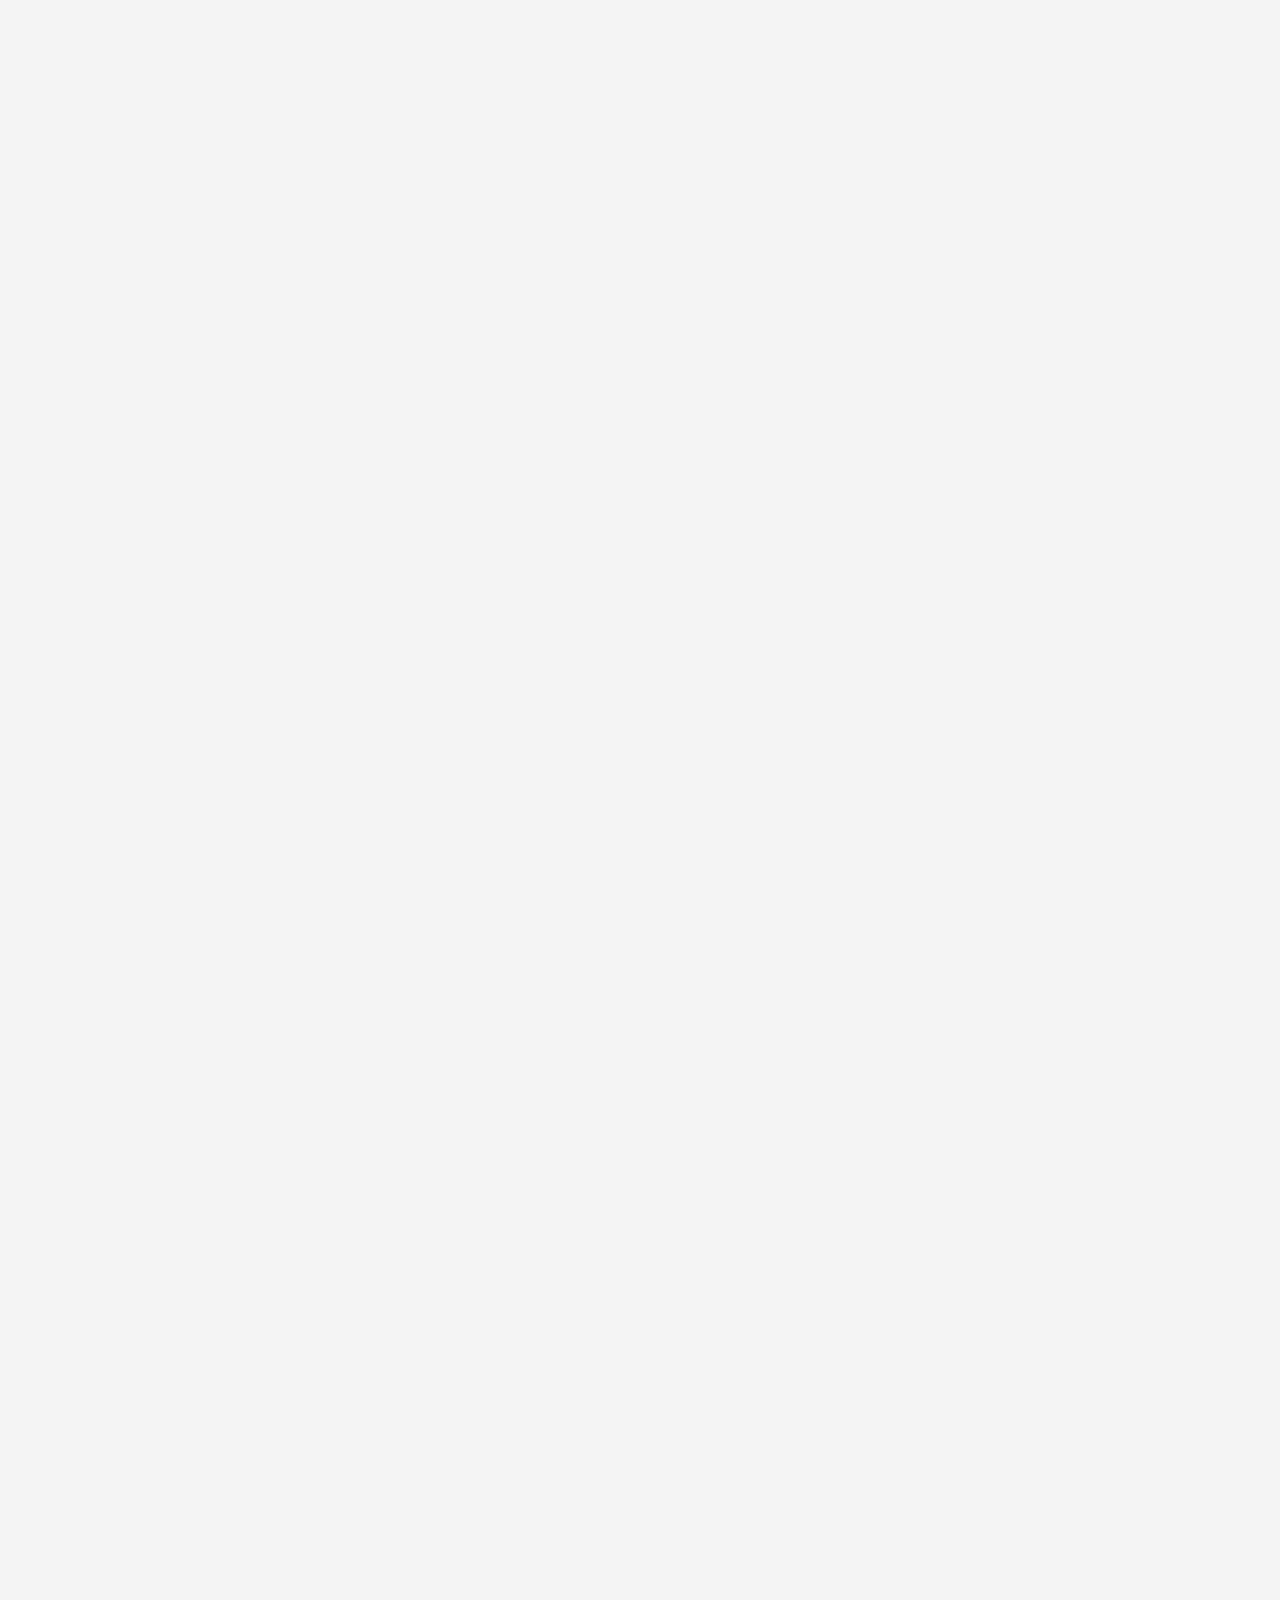
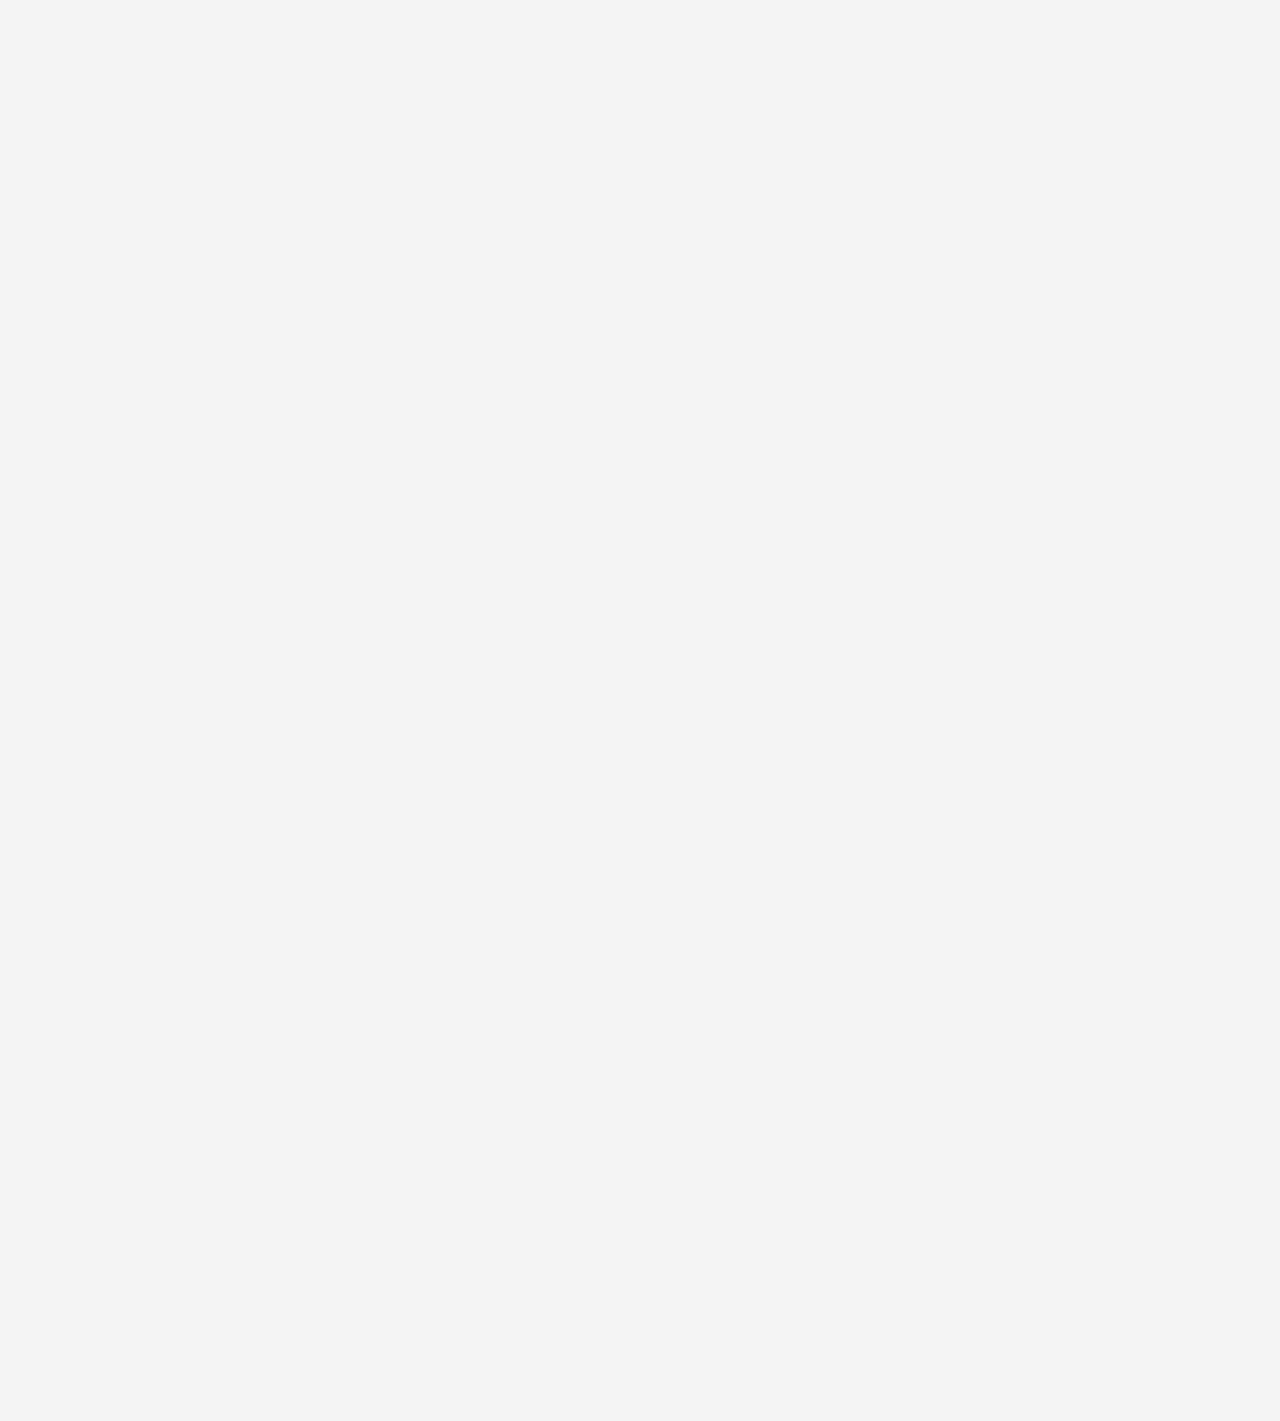
==== commit 6a28d36c: "fix v.2" ====
--- a/index.html
+++ b/index.html
@@ -130,6 +130,36 @@
               <div class="swiper-container hero-swiper swiper">
                 <!-- Additional required wrapper -->
                 <div class="hero-pagination"></div>
+                <div class="hero-btns">
+                  <div class="hero-swiper-btn hero-swiper-btn-prev">
+                    <svg
+                      width="38"
+                      height="16"
+                      viewBox="0 0 38 16"
+                      fill="none"
+                      xmlns="http://www.w3.org/2000/svg"
+                    >
+                      <path
+                        d="M0.792893 7.29289C0.40237 7.68341 0.40237 8.31658 0.792892 8.7071L7.15685 15.0711C7.54738 15.4616 8.18054 15.4616 8.57107 15.0711C8.96159 14.6805 8.96159 14.0474 8.57107 13.6569L2.91422 8L8.57107 2.34314C8.96159 1.95262 8.96159 1.31945 8.57107 0.92893C8.18054 0.538405 7.54738 0.538405 7.15686 0.92893L0.792893 7.29289ZM37.5 7L1.5 7L1.5 9L37.5 9L37.5 7Z"
+                        fill="white"
+                      />
+                    </svg>
+                  </div>
+                  <div class="hero-swiper-btn hero-swiper-btn-next">
+                    <svg
+                      width="38"
+                      height="16"
+                      viewBox="0 0 38 16"
+                      fill="none"
+                      xmlns="http://www.w3.org/2000/svg"
+                    >
+                      <path
+                        d="M37.2071 8.70711C37.5976 8.31658 37.5976 7.68342 37.2071 7.29289L30.8431 0.928932C30.4526 0.538408 29.8195 0.538408 29.4289 0.928932C29.0384 1.31946 29.0384 1.95262 29.4289 2.34315L35.0858 8L29.4289 13.6569C29.0384 14.0474 29.0384 14.6805 29.4289 15.0711C29.8195 15.4616 30.4526 15.4616 30.8431 15.0711L37.2071 8.70711ZM0.5 9H36.5V7H0.5V9Z"
+                        fill="white"
+                      />
+                    </svg>
+                  </div>
+                </div>
                 <div class="swiper-wrapper">
                   <!-- Slides -->
                   <div class="swiper-slide">
@@ -142,36 +172,6 @@
                           На каждом уровне есть разнообразные упражнения,
                           которые помогут тебе закрепить свои знания.
                         </p>
-                        <div class="hero-btns">
-                          <div class="hero-swiper-btn hero-swiper-btn-prev">
-                            <svg
-                              width="38"
-                              height="16"
-                              viewBox="0 0 38 16"
-                              fill="none"
-                              xmlns="http://www.w3.org/2000/svg"
-                            >
-                              <path
-                                d="M0.792893 7.29289C0.40237 7.68341 0.40237 8.31658 0.792892 8.7071L7.15685 15.0711C7.54738 15.4616 8.18054 15.4616 8.57107 15.0711C8.96159 14.6805 8.96159 14.0474 8.57107 13.6569L2.91422 8L8.57107 2.34314C8.96159 1.95262 8.96159 1.31945 8.57107 0.92893C8.18054 0.538405 7.54738 0.538405 7.15686 0.92893L0.792893 7.29289ZM37.5 7L1.5 7L1.5 9L37.5 9L37.5 7Z"
-                                fill="white"
-                              />
-                            </svg>
-                          </div>
-                          <div class="hero-swiper-btn hero-swiper-btn-next">
-                            <svg
-                              width="38"
-                              height="16"
-                              viewBox="0 0 38 16"
-                              fill="none"
-                              xmlns="http://www.w3.org/2000/svg"
-                            >
-                              <path
-                                d="M37.2071 8.70711C37.5976 8.31658 37.5976 7.68342 37.2071 7.29289L30.8431 0.928932C30.4526 0.538408 29.8195 0.538408 29.4289 0.928932C29.0384 1.31946 29.0384 1.95262 29.4289 2.34315L35.0858 8L29.4289 13.6569C29.0384 14.0474 29.0384 14.6805 29.4289 15.0711C29.8195 15.4616 30.4526 15.4616 30.8431 15.0711L37.2071 8.70711ZM0.5 9H36.5V7H0.5V9Z"
-                                fill="white"
-                              />
-                            </svg>
-                          </div>
-                        </div>
                       </div>
                       <div class="hero-slide-img">
                         <img src="images/exercise-2.png" alt="" />
@@ -188,36 +188,6 @@
                           На каждом уровне есть разнообразные упражнения,
                           которые помогут тебе закрепить свои знания.
                         </p>
-                        <div class="hero-btns">
-                          <div class="hero-swiper-btn hero-swiper-btn-prev">
-                            <svg
-                              width="38"
-                              height="16"
-                              viewBox="0 0 38 16"
-                              fill="none"
-                              xmlns="http://www.w3.org/2000/svg"
-                            >
-                              <path
-                                d="M0.792893 7.29289C0.40237 7.68341 0.40237 8.31658 0.792892 8.7071L7.15685 15.0711C7.54738 15.4616 8.18054 15.4616 8.57107 15.0711C8.96159 14.6805 8.96159 14.0474 8.57107 13.6569L2.91422 8L8.57107 2.34314C8.96159 1.95262 8.96159 1.31945 8.57107 0.92893C8.18054 0.538405 7.54738 0.538405 7.15686 0.92893L0.792893 7.29289ZM37.5 7L1.5 7L1.5 9L37.5 9L37.5 7Z"
-                                fill="white"
-                              />
-                            </svg>
-                          </div>
-                          <div class="hero-swiper-btn hero-swiper-btn-next">
-                            <svg
-                              width="38"
-                              height="16"
-                              viewBox="0 0 38 16"
-                              fill="none"
-                              xmlns="http://www.w3.org/2000/svg"
-                            >
-                              <path
-                                d="M37.2071 8.70711C37.5976 8.31658 37.5976 7.68342 37.2071 7.29289L30.8431 0.928932C30.4526 0.538408 29.8195 0.538408 29.4289 0.928932C29.0384 1.31946 29.0384 1.95262 29.4289 2.34315L35.0858 8L29.4289 13.6569C29.0384 14.0474 29.0384 14.6805 29.4289 15.0711C29.8195 15.4616 30.4526 15.4616 30.8431 15.0711L37.2071 8.70711ZM0.5 9H36.5V7H0.5V9Z"
-                                fill="white"
-                              />
-                            </svg>
-                          </div>
-                        </div>
                       </div>
                       <div class="hero-slide-img">
                         <img src="images/exercise-2.png" alt="" />
@@ -234,36 +204,6 @@
                           На каждом уровне есть разнообразные упражнения,
                           которые помогут тебе закрепить свои знания.
                         </p>
-                        <div class="hero-btns">
-                          <div class="hero-swiper-btn hero-swiper-btn-prev">
-                            <svg
-                              width="38"
-                              height="16"
-                              viewBox="0 0 38 16"
-                              fill="none"
-                              xmlns="http://www.w3.org/2000/svg"
-                            >
-                              <path
-                                d="M0.792893 7.29289C0.40237 7.68341 0.40237 8.31658 0.792892 8.7071L7.15685 15.0711C7.54738 15.4616 8.18054 15.4616 8.57107 15.0711C8.96159 14.6805 8.96159 14.0474 8.57107 13.6569L2.91422 8L8.57107 2.34314C8.96159 1.95262 8.96159 1.31945 8.57107 0.92893C8.18054 0.538405 7.54738 0.538405 7.15686 0.92893L0.792893 7.29289ZM37.5 7L1.5 7L1.5 9L37.5 9L37.5 7Z"
-                                fill="white"
-                              />
-                            </svg>
-                          </div>
-                          <div class="hero-swiper-btn hero-swiper-btn-next">
-                            <svg
-                              width="38"
-                              height="16"
-                              viewBox="0 0 38 16"
-                              fill="none"
-                              xmlns="http://www.w3.org/2000/svg"
-                            >
-                              <path
-                                d="M37.2071 8.70711C37.5976 8.31658 37.5976 7.68342 37.2071 7.29289L30.8431 0.928932C30.4526 0.538408 29.8195 0.538408 29.4289 0.928932C29.0384 1.31946 29.0384 1.95262 29.4289 2.34315L35.0858 8L29.4289 13.6569C29.0384 14.0474 29.0384 14.6805 29.4289 15.0711C29.8195 15.4616 30.4526 15.4616 30.8431 15.0711L37.2071 8.70711ZM0.5 9H36.5V7H0.5V9Z"
-                                fill="white"
-                              />
-                            </svg>
-                          </div>
-                        </div>
                       </div>
                       <div class="hero-slide-img">
                         <img src="images/exercise-2.png" alt="" />
@@ -875,30 +815,69 @@
         <section class="section text">
           <div class="container-fluid">
             <div class="text-content">
-              <h3>Пошаговое изучение слов</h3>
+              <h3>
+                Как быстро и эффективно выучить английский онлайн: 100 уровней
+                для запоминания слов
+              </h3>
               <p>
-                Задания в упражнениях состоят только из тех слов, которые ты уже
-                выучил ранее, не нужно постоянно обращаться к словарю.
+                Изучение английского языка теперь доступно каждому — больше не
+                нужно тратить часы на зубрежку или постоянно листать словарь.
+                Главное — выбрать правильный подход. Курсы английского
+                онлайн помогут вам пополнять словарный запас естественным
+                образом, без перегрузки и стресса.
               </p>
-              <p>Преимущества</p>
+              <h3>
+                Пошаговое изучение слов: метод, который действительно работает
+              </h3>
               <p>
-                * Удобство: Учись в своем собственном темпе, когда и где тебе
-                удобно.
+                Один из самых эффективных способов запоминания новых слов — это
+                постепенное обучение. Слова появляются в упражнениях только
+                после того, как вы их уже выучили. Такой подход позволяет лучше
+                усваивать материал и не отвлекаться на постоянные поиски
+                перевода.
               </p>
+              <h3>Как это работает в 100Levels?</h3>
+              <ul>
+                <li>
+                  Уже изученные слова снова встречаются в новых заданиях,
+                  помогая закрепить их в памяти.
+                </li>
+                <li>
+                  В упражнения включены только знакомые слова, что делает
+                  процесс комфортным.
+                </li>
+                <li>
+                  Сложность заданий постепенно увеличивается, и ваш словарный
+                  запас расширяется сам собой.
+                </li>
+              </ul>
+              <h3>
+                Почему многие выбирают курсы английского онлайн? Вот несколько
+                причин:
+              </h3>
+              <ul>
+                <li>Удобство — можно учиться в любое время и в любом месте.</li>
+                <li>
+                  Эффективность — методика запоминания слов дает ощутимые
+                  результаты.
+                </li>
+                <li>
+                  Интересный процесс — больше никакой скучной зубрежки!
+                  Интерактивные упражнения делают обучение увлекательным.
+                </li>
+                <li>
+                  Индивидуальный подход — курсы подходят тем, кто стесняется
+                  говорить, не любит учить слова наизусть или просто не имеет
+                  много свободного времени.
+                </li>
+              </ul>
+              <h3>Почему стоит выбрать онлайн-курсы английского языка?</h3>
               <p>
-                * Эффективность: Наш новый подход к обучению поможет вам
-                добиться результатов.
-              </p>
-              <p>
-                * Удовольствие: Изучение английского языка должно быть
-                увлекательным! Наши интерактивные упражнения и интересный
-                контент сделают обучение приятным.
-              </p>
-              <p>
-                * Индивидуальный подход: Мы понимаем, что у каждого разные
-                потребности. Наш сайт разработан для тех, кто стесняется
-                общаться с людьми, не имеет достаточно времени, средств или не
-                любит зубрить.
+                Обучение онлайн — это не только удобный формат, но и свобода
+                выбора. Можно заниматься самостоятельно или с преподавателем,
+                учиться интенсивно или в комфортном темпе. Главное —
+                регулярность и интерес к процессу. Попробуйте начать изучение
+                английского уже сегодня и убедитесь, что это проще, чем кажется!
               </p>
             </div>
           </div>
--- a/css/style.css
+++ b/css/style.css
@@ -1,3 +1,4 @@
+@charset "UTF-8";
 :root {
   --font-family: "Inter", sans-serif;
   --second-family: "BOWLER-Regular", sans-serif;
@@ -227,6 +228,10 @@
   display: flex;
   gap: 25px;
   align-items: center;
+  position: absolute;
+  left: 30px;
+  bottom: 75px;
+  z-index: 2;
 }
 
 .hero-swiper {
@@ -770,8 +775,8 @@
 
 .price-wrap {
   gap: 40px;
-  display: flex;
-  justify-content: space-between;
+  display: grid;
+  grid-template-columns: repeat(4, minmax(0, 1fr));
 }
 
 .price-item {
@@ -900,6 +905,7 @@
 .price-item:hover {
   border-color: #0057ff;
   transform: scaleY(1.1);
+  transform-origin: top bottom;
 }
 
 .price {
@@ -1104,6 +1110,7 @@
   line-height: 111%;
   color: #0f0f0f;
   margin-bottom: 40px;
+  margin-top: 40px;
 }
 
 .text-content p {
@@ -1112,6 +1119,15 @@
   font-weight: 400;
   line-height: 111%;
   color: #0f0f0f;
+}
+
+.text-content li {
+  font-family: var(--font-family);
+  font-size: 20px;
+  font-weight: 400;
+  line-height: 111%;
+  color: #0f0f0f;
+  margin-bottom: 10px;
 }
 
 .question {
@@ -1668,11 +1684,33 @@
   justify-content: center;
   width: 23px;
   height: 23px;
-  border-radius: 2px;
-  background: #4db45f;
   position: absolute;
   top: 20px;
   right: 15px;
+}
+
+.lesson-item.lesson-item--succes .lesson-check {
+  right: auto;
+  left: 13px;
+  font-family: var(--second-family);
+  font-weight: 400;
+  font-size: 13px;
+  line-height: 100%;
+  color: #4db45f;
+  width: auto;
+  height: auto;
+}
+
+.lesson-item.lesson-item--working .lesson-check {
+  right: auto;
+  left: 15px;
+  font-family: var(--second-family);
+  font-weight: 400;
+  font-size: 13px;
+  line-height: 100%;
+  color: #ff5a2a;
+  width: auto;
+  height: auto;
 }
 
 .lesson-check img {
@@ -1706,6 +1744,14 @@
   display: flex;
 }
 
+.lesson-item--succes .lesson-check {
+  display: flex;
+}
+
+.lesson-item--working .lesson-check {
+  display: flex;
+}
+
 .side-block .accordion-item {
   background: transparent;
   border: none;
@@ -1718,7 +1764,6 @@
 
 .side-levels {
   padding: 0;
-  padding-bottom: 50px;
 }
 
 .lesson {
@@ -1899,11 +1944,18 @@
 }
 
 .promokod-form input {
+  display: block;
+  width: 100%;
+  max-width: 263px;
   border-radius: 5px;
   background: #fff;
-  max-width: 305px;
-  width: 100%;
+  font-family: var(--font-family);
+  font-weight: 400;
+  font-size: 21px;
+  line-height: 111%;
+  color: #000;
   border: none;
+  padding: 10px;
 }
 
 .states-banner {
@@ -1955,6 +2007,35 @@
   display: none;
 }
 
+.side-block .accordion-item {
+  padding-bottom: 50px;
+}
+
+.side-block .side-accord {
+  max-height: 440px;
+  overflow-y: auto;
+}
+
+/* хром, сафари */
+.side-block .side-accord::-webkit-scrollbar {
+  width: 0;
+}
+
+/* ie 10+ */
+.side-block .side-accord {
+  -ms-overflow-style: none;
+}
+
+/* фф (свойство больше не работает, других способов тоже нет)*/
+.side-block .side-accord {
+  overflow: -moz-scrollbars-none;
+}
+
+@media (max-width: 1690px) {
+  .price-title-text {
+    font-size: 28px;
+  }
+}
 @media (max-width: 1500px) {
   .form-info-img {
     margin-top: -125px;
@@ -1983,10 +2064,16 @@
   }
   .price-wrap {
     flex-wrap: wrap;
+    display: flex;
+    justify-content: center;
+    gap: 40px;
   }
   .states-banner-img {
     margin-top: 0px;
     margin-bottom: 0px;
+  }
+  .price-title-text {
+    font-size: 37px;
   }
 }
 @media (max-width: 1200px) {
@@ -2667,9 +2754,15 @@
   }
   .text-content h3 {
     font-size: 20px;
+    margin-top: 20px;
+    margin-bottom: 20px;
   }
   .text-content p {
     font-size: 15px;
+  }
+  .text-content li {
+    font-size: 15px;
+    margin-bottom: 10px;
   }
   .text {
     margin-bottom: 50px;
@@ -2933,7 +3026,7 @@
     grid-template-columns: 1fr;
   }
   .lesson-item {
-    padding-top: 25px;
+    padding-top: 45px;
     padding-bottom: 20px;
   }
   .lesson-item-title {
@@ -3028,6 +3121,14 @@
   .state-other-wrapper {
     display: none;
   }
+  .lesson-item.lesson-item--succes .lesson-check {
+    left: auto;
+    right: 15px;
+  }
+  .lesson-item.lesson-item--working .lesson-check {
+    left: auto;
+    right: 15px;
+  }
 }
 @media (max-width: 420px) {
   .form-info p {
